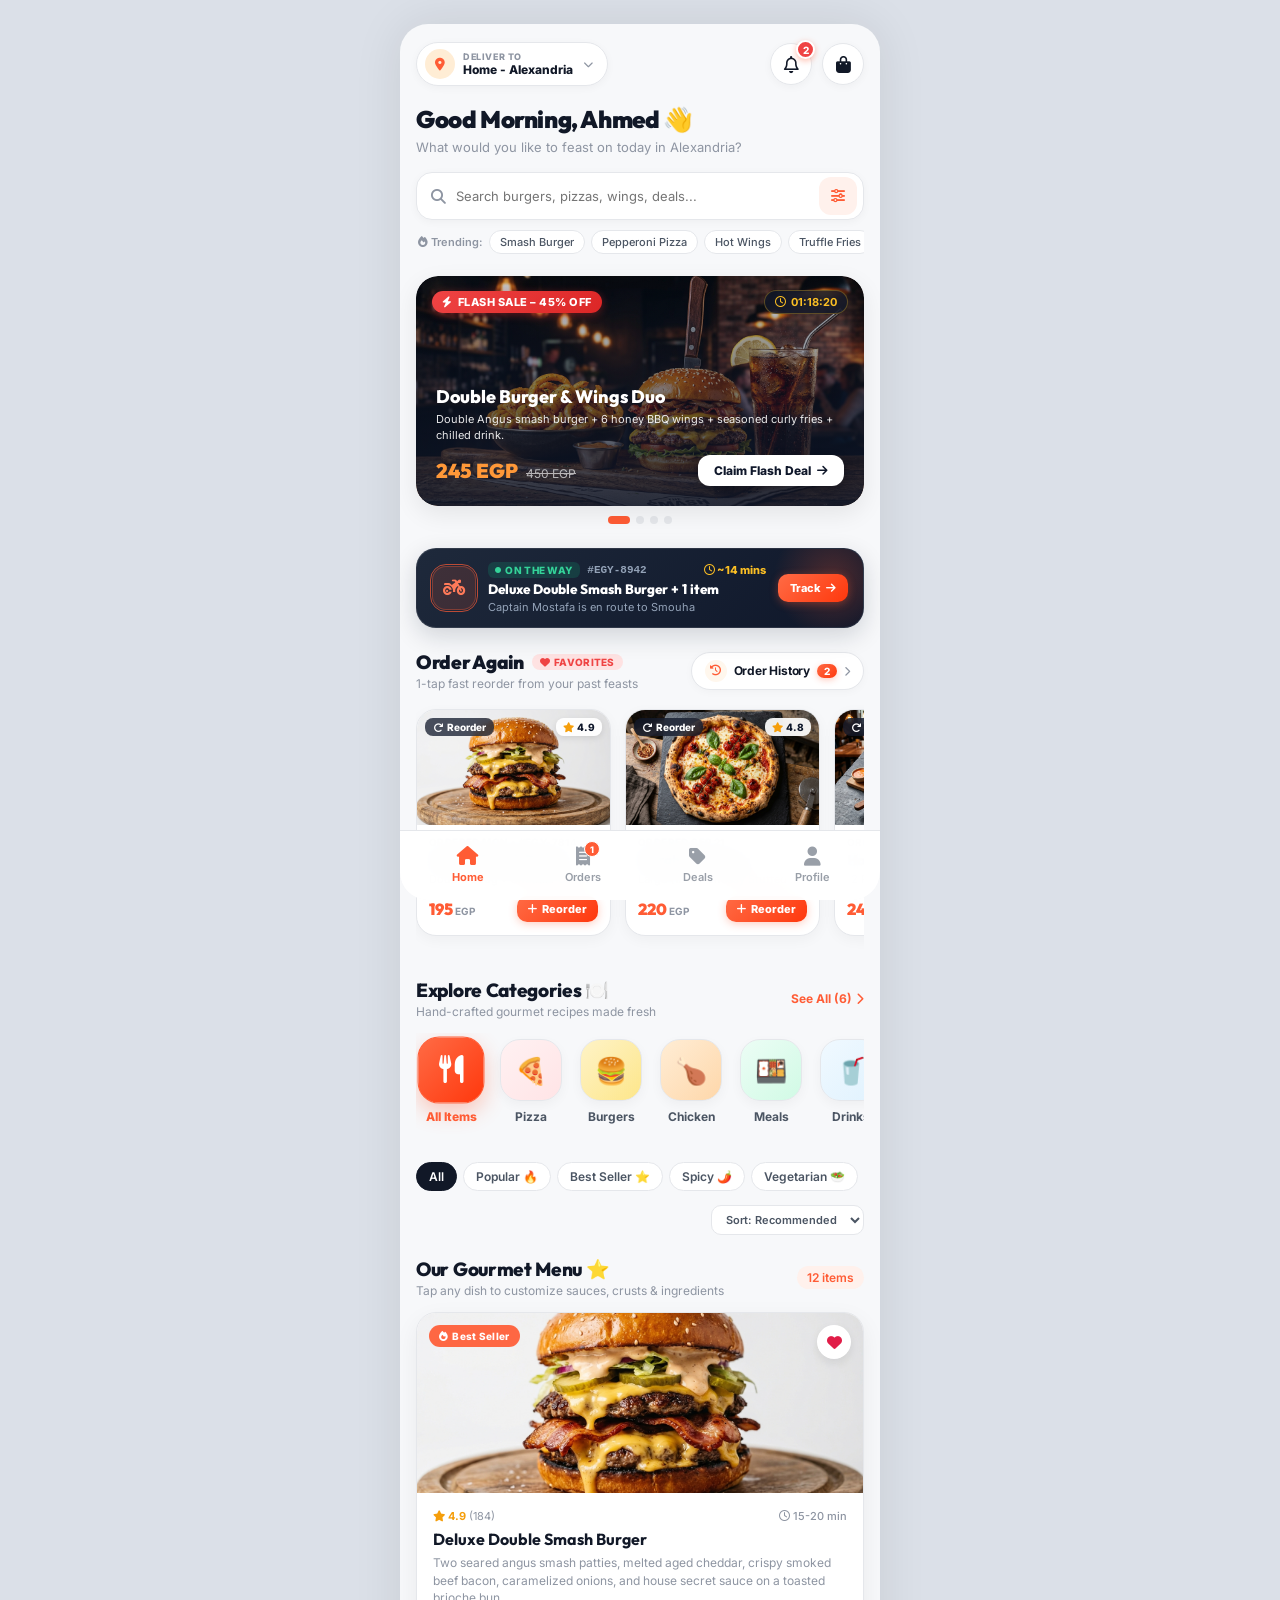
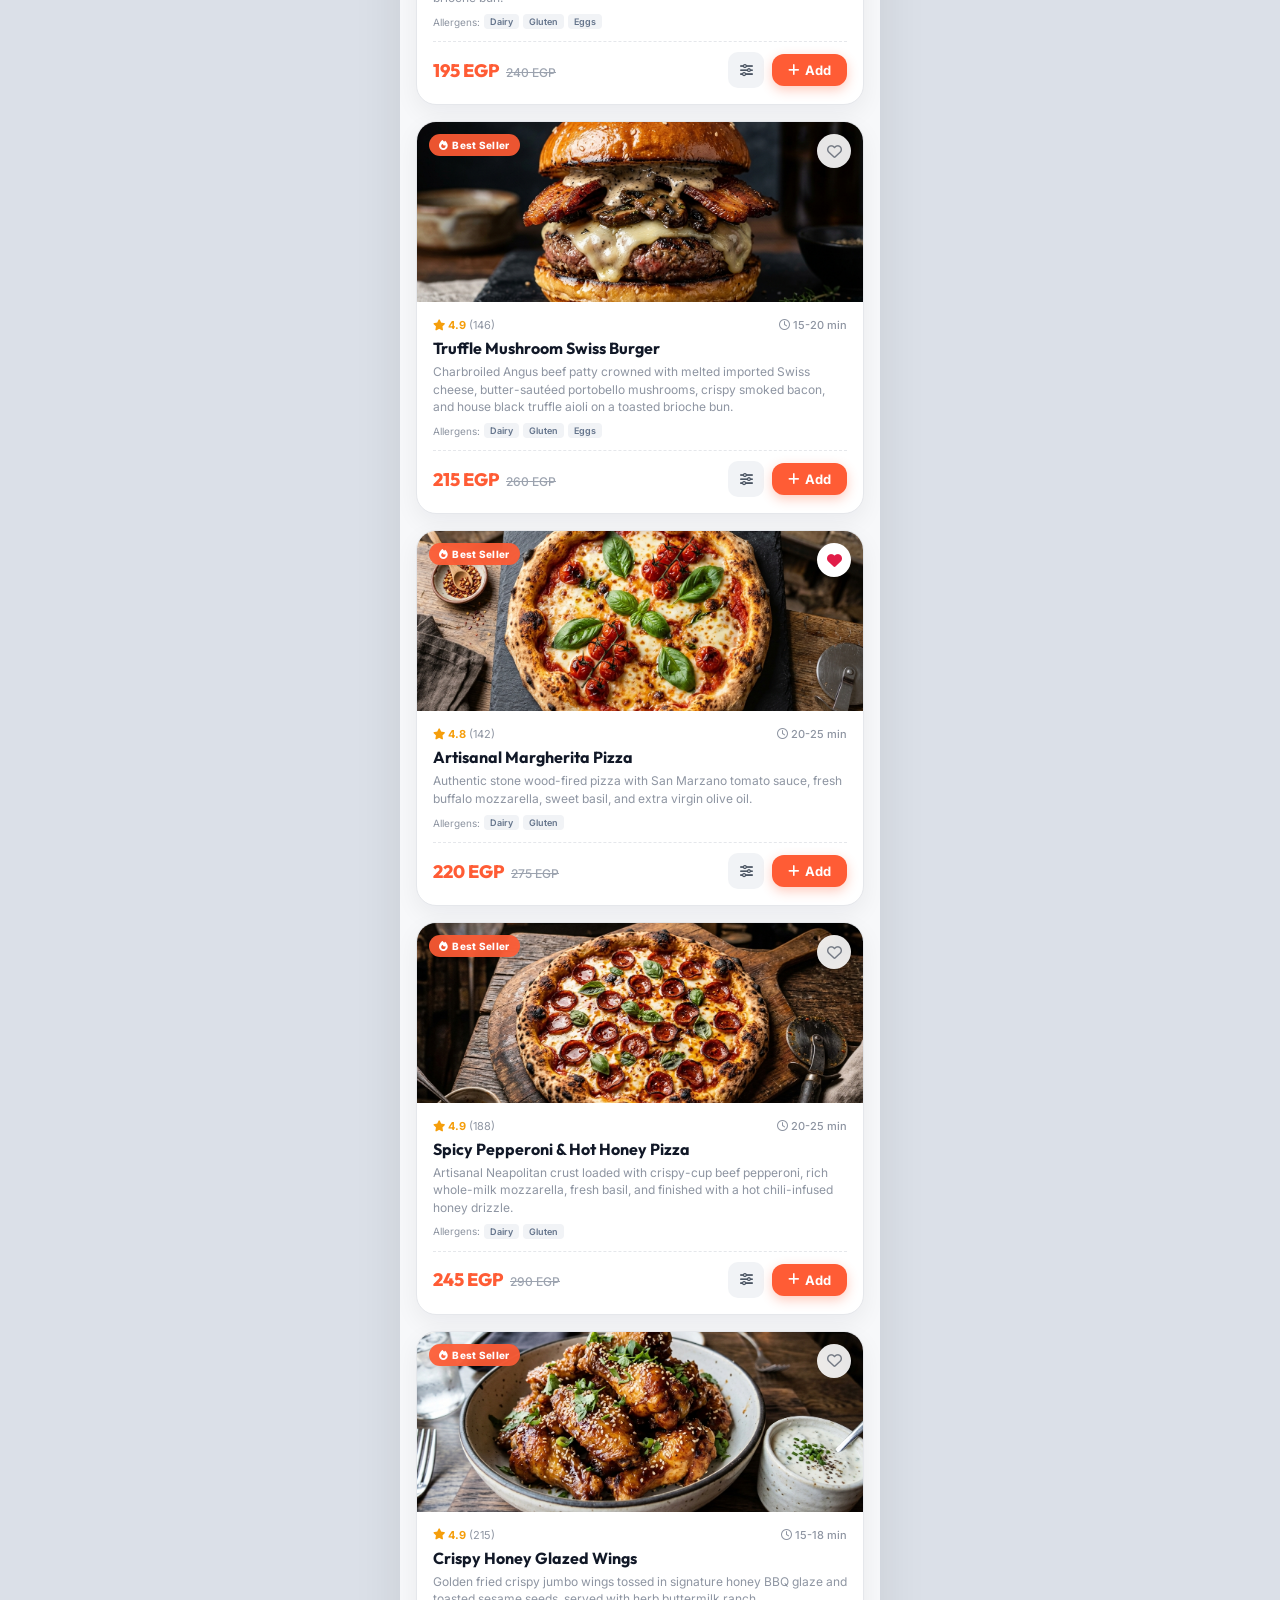
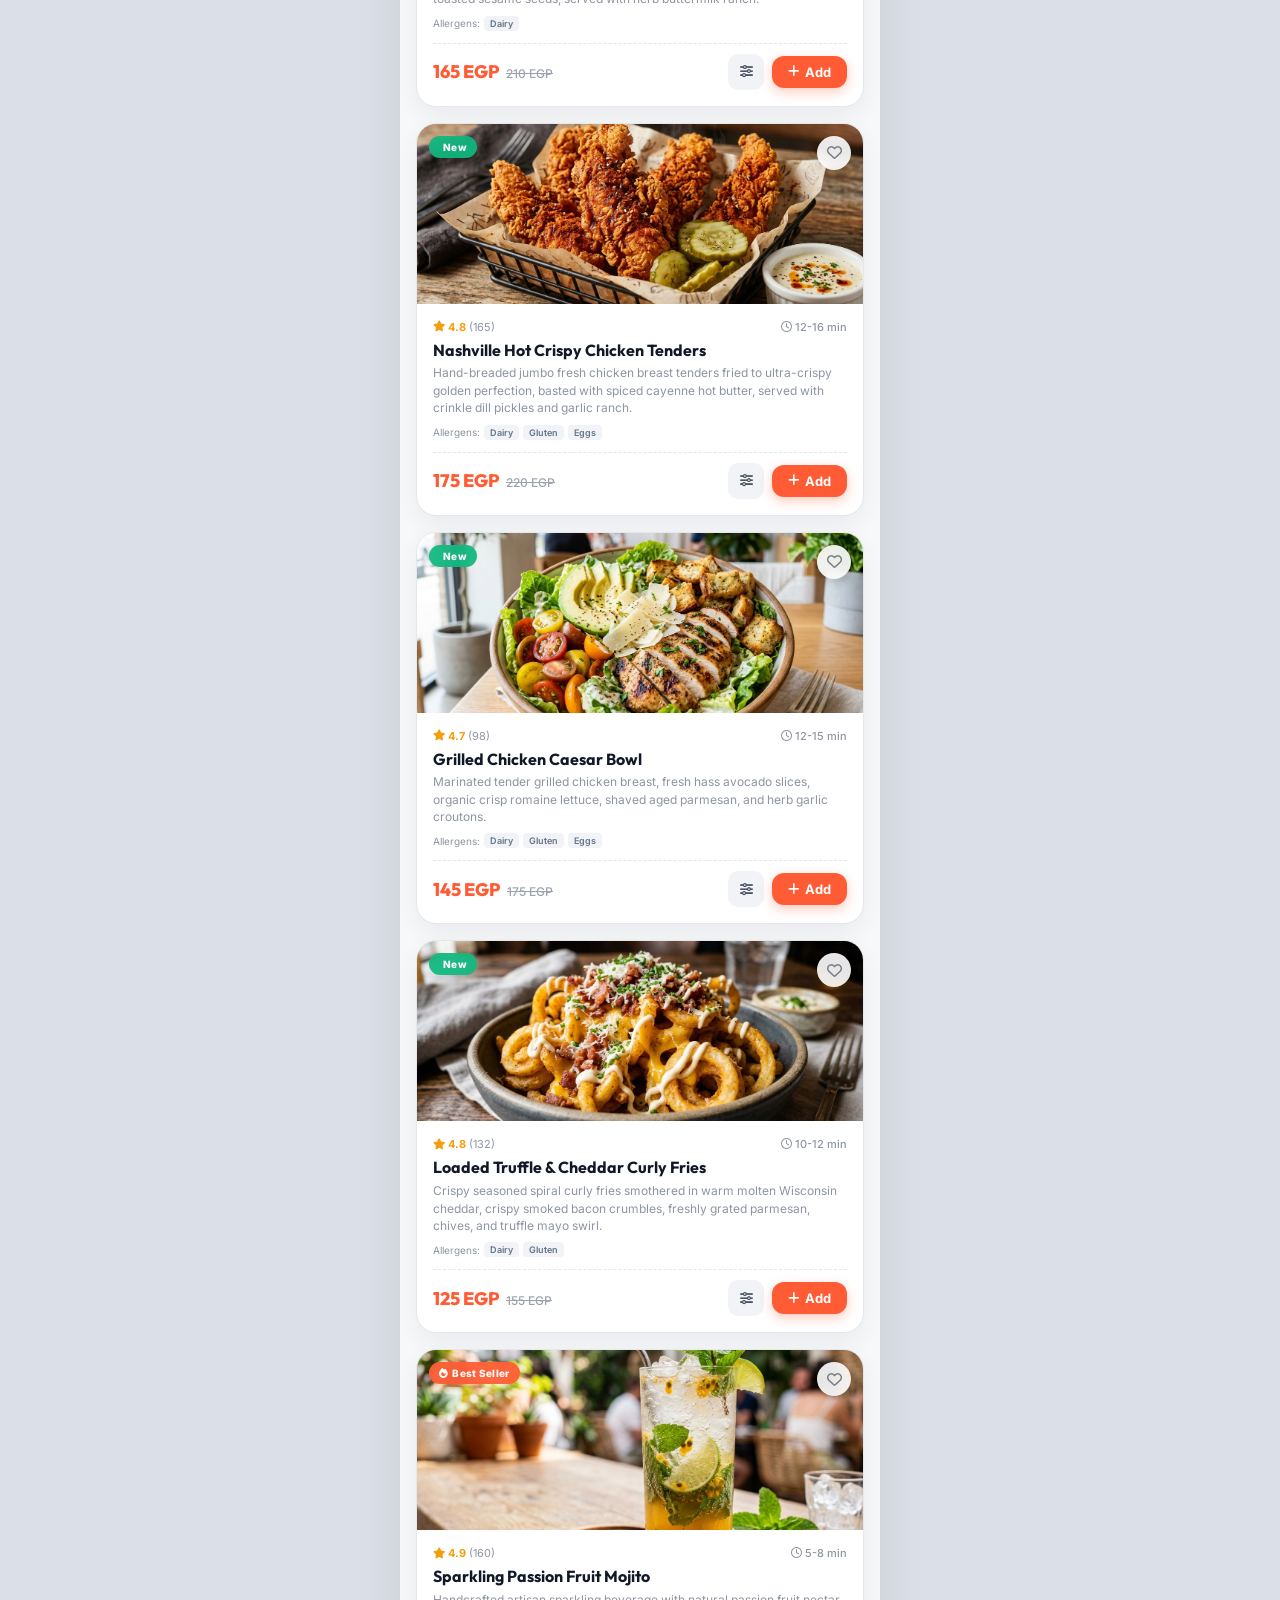
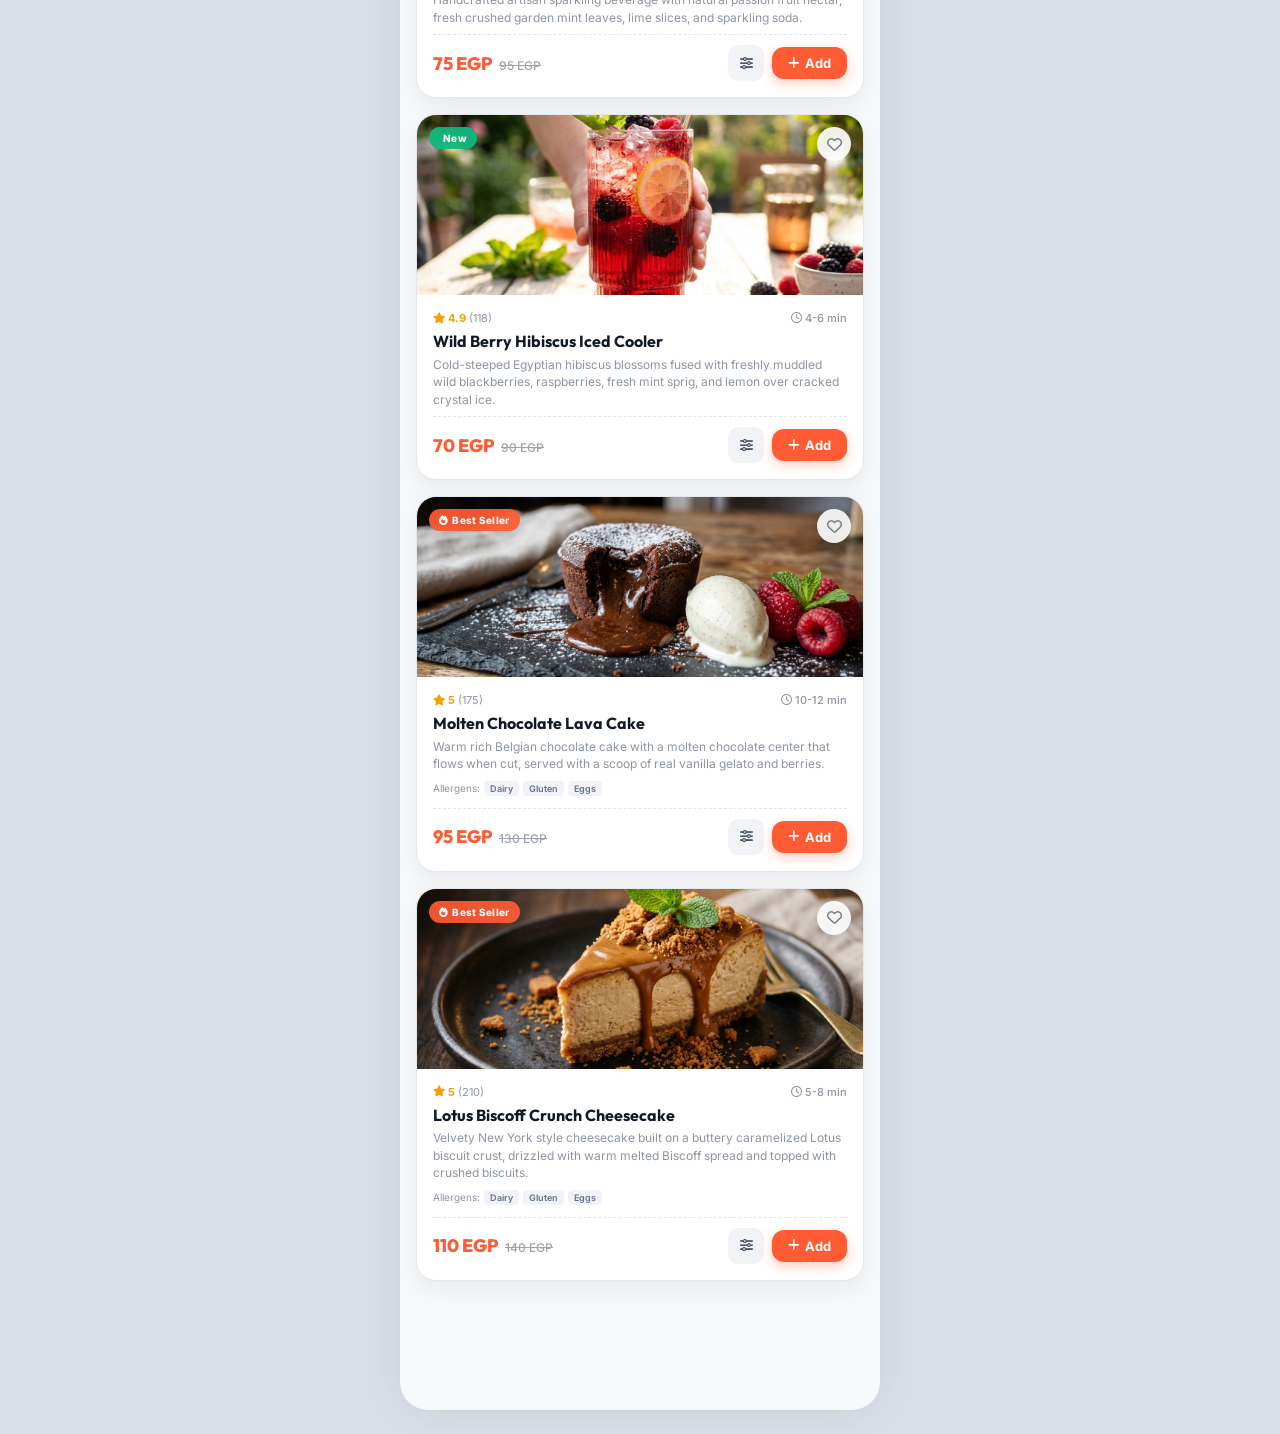
==== index.html @ 5a485ea0 "feat: add complete food and beverage web application with pages, scripts, styles, and assets" ====
<!DOCTYPE html>
<html lang="en">
<head>
  <meta charset="UTF-8" />
  <meta name="viewport" content="width=device-width, initial-scale=1.0" />
  <title>Gourmet Bites - Fast, Fresh Food Ordering & Deals (EGP)</title>

  <!-- Modern Google Fonts -->
  <link rel="preconnect" href="https://fonts.googleapis.com">
  <link rel="preconnect" href="https://fonts.gstatic.com" crossorigin>
  <link href="https://fonts.googleapis.com/css2?family=Inter:wght@400;500;600;700;800&family=Outfit:wght@500;600;700;800;900&display=swap" rel="stylesheet">

  <link rel="stylesheet" href="style.css" />

  <!-- FontAwesome Icons -->
  <link
    rel="stylesheet"
    href="https://cdnjs.cloudflare.com/ajax/libs/font-awesome/6.5.2/css/all.min.css"
  />
</head>

<body>

  <main class="app home-app">

    <!-- 1. LOCATION ON LEFT & ICONS ON RIGHT -->
    <header class="home-top-bar">
      <!-- Location on Left -->
      <div class="home-location-pill location-picker" title="Switch Delivery Location">
        <div class="loc-pin-bubble">
          <i class="fa-solid fa-location-dot"></i>
        </div>
        <div class="loc-pill-text">
          <span class="deliver-tag">Deliver to</span>
          <strong class="dynamic-active-address">Home – Alexandria</strong>
        </div>
        <i class="fa-solid fa-chevron-down loc-chevron"></i>
      </div>

      <div class="header-actions">
        <!-- Notification Bell with Unread Badge -->
        <button class="icon-circle-btn open-notif-btn" aria-label="Notifications" title="Notifications">
          <i class="fa-regular fa-bell"></i>
          <span class="notif-badge" style="display:none;">2</span>
        </button>

        <!-- Shopping Cart Icon with Item Count Badge -->
        <button class="icon-circle-btn open-cart-btn" aria-label="Shopping Cart" title="Shopping Cart">
          <i class="fa-solid fa-bag-shopping"></i>
          <span class="cart-badge" style="display:none;">0</span>
        </button>
      </div>
    </header>

    <!-- 2. NAME & WELCOME -->
    <section class="home-welcome-box">
      <h1 class="dynamic-user-greeting">Good Morning, Ahmed 👋</h1>
      <p class="greeting-subtitle">What would you like to feast on today in Alexandria?</p>
    </section>

    <!-- 3. SEARCH -->
    <section class="search-discovery-section">
      <div class="search-bar">
        <i class="fa-solid fa-magnifying-glass search-icon"></i>
        <input 
          type="text" 
          id="searchInput" 
          placeholder="Search burgers, pizzas, wings, deals..." 
          autocomplete="off"
        />
        <button class="clear-search-btn" id="clearSearchBtn" aria-label="Clear search" style="display: none;">
          <i class="fa-solid fa-xmark"></i>
        </button>
        <button class="filter-btn" id="filterModalBtn" aria-label="Filter" onclick="toggleSortMenu()">
          <i class="fa-solid fa-sliders"></i>
        </button>
      </div>

      <!-- Quick Suggested Searches -->
      <div class="search-suggestions" id="searchSuggestions">
        <span class="suggest-label" id="suggestLabel"><i class="fa-solid fa-fire"></i> <span id="trendingLabelText">Trending:</span></span>
        <button class="suggest-pill" data-tag-en="Smash Burger" data-tag-ar="سماش برجر" onclick="applySearchTag(this)">Smash Burger</button>
        <button class="suggest-pill" data-tag-en="Pepperoni Pizza" data-tag-ar="بيتزا بيبيروني" onclick="applySearchTag(this)">Pepperoni Pizza</button>
        <button class="suggest-pill" data-tag-en="Hot Wings" data-tag-ar="أجنحة دجاج" onclick="applySearchTag(this)">Hot Wings</button>
        <button class="suggest-pill" data-tag-en="Truffle Fries" data-tag-ar="بطاطس بالكمأة" onclick="applySearchTag(this)">Truffle Fries</button>
        <button class="suggest-pill" data-tag-en="Mojito" data-tag-ar="موهيتو" onclick="applySearchTag(this)">Mojito</button>
        <button class="suggest-pill" data-tag-en="Lotus Cheesecake" data-tag-ar="تشيز كيك لوتس" onclick="applySearchTag(this)">Lotus Cheesecake</button>
      </div>
    </section>

    <!-- 4. FLASH SALE, DEAL OF THE DAY & SPECIAL OFFERS (CAROUSEL) -->
    <section class="home-carousel-section" aria-label="Featured Feasts Carousel">
      <div class="home-carousel-wrapper" id="dealsCarouselWrapper">
        <div class="home-carousel-track" id="dealsCarouselTrack">

          <!-- Slide 1: Flash Sale (45% OFF) -->
          <article class="carousel-slide-item" style="background-image: url('images/banner1.jpg');">
            <div class="slide-header-badges">
              <span class="slide-main-badge flash">
                <i class="fa-solid fa-bolt"></i> Flash Sale – 45% OFF
              </span>
              <span class="slide-timer-chip">
                <i class="fa-regular fa-clock"></i> <strong class="flash-sale-timer">01:42:35</strong>
              </span>
            </div>
            <div class="slide-body-content">
              <h3>Double Burger & Wings Duo</h3>
              <p>Double Angus smash burger + 6 honey BBQ wings + seasoned curly fries + chilled drink.</p>
              <div class="slide-footer-row">
                <div class="slide-price-stack">
                  <span class="current-val">245 EGP</span>
                  <span class="original-val">450 EGP</span>
                </div>
                <a href="product-detail.html?deal=deal-flash-smash" class="slide-cta-btn">
                  <span>Claim Flash Deal</span> <i class="fa-solid fa-arrow-right"></i>
                </a>
              </div>
            </div>
          </article>

          <!-- Slide 2: Deal of the Day (49% OFF) -->
          <article class="carousel-slide-item" style="background-image: url('images/deal_combo.jpg');">
            <div class="slide-header-badges">
              <span class="slide-main-badge day-deal">
                <i class="fa-solid fa-crown"></i> Deal of the Day – 49% OFF
              </span>
              <span class="slide-timer-chip">
                <i class="fa-solid fa-stopwatch"></i> <strong class="deal-of-day-timer">23h : 59m : 59s</strong>
              </span>
            </div>
            <div class="slide-body-content">
              <h3>Mega Family Feast Platter</h3>
              <p>Large Pizza + 2 Angus Burgers + 8 Crispy Wings + Seasoned Fries & 4 Secret Dips + 1.5L Drink.</p>
              <div class="slide-footer-row">
                <div class="slide-price-stack">
                  <span class="current-val">420 EGP</span>
                  <span class="original-val">825 EGP</span>
                </div>
                <a href="product-detail.html?deal=deal-day-combo" class="slide-cta-btn">
                  <span>Customize & Order</span> <i class="fa-solid fa-arrow-right"></i>
                </a>
              </div>
            </div>
          </article>

          <!-- Slide 3: Duo Italian Feast (46% OFF) -->
          <article class="carousel-slide-item" style="background-image: url('images/banner2.jpg');">
            <div class="slide-header-badges">
              <span class="slide-main-badge offer">
                <i class="fa-solid fa-pizza-slice"></i> Italian Feast – 46% OFF
              </span>
              <span class="slide-timer-chip" style="color: #93c5fd; border-color: rgba(147, 197, 253, 0.4);">
                <i class="fa-solid fa-fire"></i> Best Seller
              </span>
            </div>
            <div class="slide-body-content">
              <h3>Duo Pizza & Pasta Feast</h3>
              <p>Any 2 Large Stone-Oven Pizzas + Fresh Cheesy Garlic Bread + 1L Chilled Beverage.</p>
              <div class="slide-footer-row">
                <div class="slide-price-stack">
                  <span class="current-val">320 EGP</span>
                  <span class="original-val">590 EGP</span>
                </div>
                <a href="product-detail.html?deal=deal-pizza-night" class="slide-cta-btn">
                  <span>Order Feast</span> <i class="fa-solid fa-arrow-right"></i>
                </a>
              </div>
            </div>
          </article>

          <!-- Slide 4: Welcome Promo (50 EGP OFF) -->
          <article class="carousel-slide-item" style="background-image: url('images/burger.jpg');">
            <div class="slide-header-badges">
              <span class="slide-main-badge offer" style="background: linear-gradient(135deg, #10b981 0%, #059669 100%);">
                <i class="fa-solid fa-ticket"></i> Promo Voucher
              </span>
              <span class="slide-timer-chip" style="color: #6ee7b7; border-color: rgba(110, 231, 183, 0.4);">
                Code: WELCOME50
              </span>
            </div>
            <div class="slide-body-content">
              <h3>Save 50 EGP on First Order</h3>
              <p>Apply code WELCOME50 at checkout for an instant 50 EGP discount on orders 250+ EGP!</p>
              <div class="slide-footer-row">
                <div class="slide-price-stack">
                  <span class="current-val" style="color: #34d399;">50 EGP OFF</span>
                  <span class="original-val" style="text-decoration:none; opacity:0.9;">Min. 250 EGP</span>
                </div>
                <button onclick="AppState.applyVoucher('WELCOME50')" class="slide-cta-btn" style="border:none; cursor:pointer;">
                  <span>Apply Code</span> <i class="fa-solid fa-check"></i>
                </button>
              </div>
            </div>
          </article>

        </div>
      </div>

      <!-- Carousel Dot Indicators -->
      <div class="carousel-dots-row" id="carouselDots">
        <span class="carousel-dot-indicator active" onclick="goToDealSlide(0)"></span>
        <span class="carousel-dot-indicator" onclick="goToDealSlide(1)"></span>
        <span class="carousel-dot-indicator" onclick="goToDealSlide(2)"></span>
        <span class="carousel-dot-indicator" onclick="goToDealSlide(3)"></span>
      </div>
    </section>

    <!-- 5. ACTIVE ORDER STATUS BANNER & ORDER AGAIN HUB -->
    <section class="order-again-section">

      <!-- Dynamic Active Order / Live Delivery Tracker Banner -->
      <a href="orders.html" class="home-order-tracker-card" id="homeActiveOrderTracker" title="Track Live Order & View Order History">
        <div class="hot-card-glow"></div>
        <div class="hot-content">
          <div class="hot-icon-circle on-way">
            <i class="fa-solid fa-motorcycle"></i>
            <span class="hot-pulse-ring"></span>
          </div>
          <div class="hot-info">
            <div class="hot-meta-row">
              <span class="hot-status-chip"><i class="fa-solid fa-circle"></i> On the Way</span>
              <span class="hot-id" id="homeTrackerOrderId">#EGY-8942</span>
              <span class="hot-eta" id="homeTrackerEta"><i class="fa-regular fa-clock"></i> ~14 mins</span>
            </div>
            <h4 class="hot-title" id="homeTrackerTitle">Double Smash Burger + 1 item</h4>
            <p class="hot-desc" id="homeTrackerDesc">Captain Mostafa is approaching Smouha with your feast</p>
          </div>
          <div class="hot-action-wrap">
            <span class="hot-track-link">Track <i class="fa-solid fa-arrow-right"></i></span>
          </div>
        </div>
      </a>

      <!-- Section Headline with Dedicated "Order History" Pill Button -->
      <div class="order-again-header-row">
        <div class="oah-left">
          <div class="oah-title-group">
            <h2>Order Again</h2>
            <span class="oah-fav-badge"><i class="fa-solid fa-heart"></i> Favorites</span>
          </div>
          <p>1-tap fast reorder from your past feasts</p>
        </div>
        <a href="orders.html" class="order-history-badge-btn" title="View Full Order History & Receipts">
          <div class="ohb-icon"><i class="fa-solid fa-clock-rotate-left"></i></div>
          <span class="ohb-text">Order History</span>
          <span class="ohb-count" id="homePastOrdersCount">2</span>
          <i class="fa-solid fa-chevron-right ohb-arrow"></i>
        </a>
      </div>

      <!-- Modern Visual Cards Scroller -->
      <div class="order-again-scroller-v2" id="orderAgainScroller">
        
        <!-- Reorder Item 1: Burger -->
        <article class="reorder-card-item">
          <div class="rc-media-box">
            <img src="images/burger.jpg" alt="Deluxe Double Smash Burger" />
            <div class="rc-media-overlay">
              <span class="rc-tag-reorder"><i class="fa-solid fa-arrow-rotate-right"></i> Reorder</span>
              <span class="rc-tag-rating"><i class="fa-solid fa-star"></i> 4.9</span>
            </div>
          </div>
          <div class="rc-body">
            <span class="rc-date">Ordered Mon • #EGY-7814</span>
            <h4 class="rc-title" title="Double Smash Burger">Double Smash Burger</h4>
            <p class="rc-options">Double 300g • Cheddar Cheese</p>
            <div class="rc-footer">
              <div class="rc-price-box">
                <span class="rc-price">195</span>
                <span class="rc-curr">EGP</span>
              </div>
              <button class="rc-reorder-btn" onclick="quickReorderDirect('burger-deluxe')" aria-label="Reorder Double Smash Burger">
                <i class="fa-solid fa-plus"></i>
                <span>Reorder</span>
              </button>
            </div>
          </div>
        </article>

        <!-- Reorder Item 2: Pizza -->
        <article class="reorder-card-item">
          <div class="rc-media-box">
            <img src="images/pizza.jpg" alt="Artisanal Margherita Pizza" />
            <div class="rc-media-overlay">
              <span class="rc-tag-reorder"><i class="fa-solid fa-arrow-rotate-right"></i> Reorder</span>
              <span class="rc-tag-rating"><i class="fa-solid fa-star"></i> 4.8</span>
            </div>
          </div>
          <div class="rc-body">
            <span class="rc-date">Ordered Sep 21</span>
            <h4 class="rc-title" title="Margherita Pizza">Margherita Pizza</h4>
            <p class="rc-options">Large (12") • Cheesy Stuffed Crust</p>
            <div class="rc-footer">
              <div class="rc-price-box">
                <span class="rc-price">220</span>
                <span class="rc-curr">EGP</span>
              </div>
              <button class="rc-reorder-btn" onclick="quickReorderDirect('pizza-margherita')" aria-label="Reorder Margherita Pizza">
                <i class="fa-solid fa-plus"></i>
                <span>Reorder</span>
              </button>
            </div>
          </div>
        </article>

        <!-- Reorder Item 3: Wings -->
        <article class="reorder-card-item">
          <div class="rc-media-box">
            <img src="images/deal_combo.jpg" alt="Crispy Honey Glazed Wings" />
            <div class="rc-media-overlay">
              <span class="rc-tag-reorder"><i class="fa-solid fa-arrow-rotate-right"></i> Reorder</span>
              <span class="rc-tag-rating"><i class="fa-solid fa-star"></i> 4.9</span>
            </div>
          </div>
          <div class="rc-body">
            <span class="rc-date">Ordered Sep 18</span>
            <h4 class="rc-title" title="Honey BBQ Wings">Honey BBQ Wings</h4>
            <p class="rc-options">12 Pcs Box • Honey BBQ Glaze</p>
            <div class="rc-footer">
              <div class="rc-price-box">
                <span class="rc-price">240</span>
                <span class="rc-curr">EGP</span>
              </div>
              <button class="rc-reorder-btn" onclick="quickReorderDirect('wings-crispy')" aria-label="Reorder Honey BBQ Wings">
                <i class="fa-solid fa-plus"></i>
                <span>Reorder</span>
              </button>
            </div>
          </div>
        </article>

        <!-- Reorder Item 4: Mojito -->
        <article class="reorder-card-item">
          <div class="rc-media-box">
            <img src="images/drinks.jpg" alt="Passion Fruit Mojito" />
            <div class="rc-media-overlay">
              <span class="rc-tag-reorder"><i class="fa-solid fa-arrow-rotate-right"></i> Reorder</span>
              <span class="rc-tag-rating"><i class="fa-solid fa-star"></i> 4.7</span>
            </div>
          </div>
          <div class="rc-body">
            <span class="rc-date">Ordered Sep 18</span>
            <h4 class="rc-title" title="Passion Fruit Mojito">Passion Fruit Mojito</h4>
            <p class="rc-options">Large Jar (650ml) • Regular Ice</p>
            <div class="rc-footer">
              <div class="rc-price-box">
                <span class="rc-price">100</span>
                <span class="rc-curr">EGP</span>
              </div>
              <button class="rc-reorder-btn" onclick="quickReorderDirect('drinks-passion')" aria-label="Reorder Passion Fruit Mojito">
                <i class="fa-solid fa-plus"></i>
                <span>Reorder</span>
              </button>
            </div>
          </div>
        </article>

      </div>
    </section>

    <!-- 6. CATEGORIES & MENU -->
    <section class="categories-section">
      <div class="section-headline">
        <div>
          <h2>Explore Categories 🍽️</h2>
          <p>Hand-crafted gourmet recipes made fresh</p>
        </div>
        <button class="see-all-link" id="seeAllCategoriesBtn" onclick="openAllCategoriesModal()">See All (6) <i class="fa-solid fa-chevron-right"></i></button>
      </div>

      <!-- Modern Visual Categories Scroller -->
      <div class="categories-modern-scroller" id="categoryChips">
        <button class="category-modern-card active" data-category="all">
          <div class="category-icon-squircle all">
            <i class="fa-solid fa-utensils"></i>
          </div>
          <span class="category-modern-label">All Items</span>
        </button>

        <button class="category-modern-card" data-category="pizza">
          <div class="category-icon-squircle pizza">🍕</div>
          <span class="category-modern-label">Pizza</span>
        </button>

        <button class="category-modern-card" data-category="burgers">
          <div class="category-icon-squircle burgers">🍔</div>
          <span class="category-modern-label">Burgers</span>
        </button>

        <button class="category-modern-card" data-category="chicken">
          <div class="category-icon-squircle chicken">🍗</div>
          <span class="category-modern-label">Chicken</span>
        </button>

        <button class="category-modern-card" data-category="meals">
          <div class="category-icon-squircle meals">🍱</div>
          <span class="category-modern-label">Meals</span>
        </button>

        <button class="category-modern-card" data-category="drinks">
          <div class="category-icon-squircle drinks">🥤</div>
          <span class="category-modern-label">Drinks</span>
        </button>

        <button class="category-modern-card" data-category="desserts">
          <div class="category-icon-squircle desserts">🍰</div>
          <span class="category-modern-label">Desserts</span>
        </button>
      </div>
    </section>

    <!-- Product Discovery Filters & Sorting -->
    <section class="filters-sorting-bar">
      <div class="filter-pills-list">
        <button class="filter-tag-pill active" onclick="setProductFilter('all', this)">All</button>
        <button class="filter-tag-pill" onclick="setProductFilter('popular', this)">Popular 🔥</button>
        <button class="filter-tag-pill" onclick="setProductFilter('bestseller', this)">Best Seller ⭐</button>
        <button class="filter-tag-pill" onclick="setProductFilter('spicy', this)">Spicy 🌶️</button>
        <button class="filter-tag-pill" onclick="setProductFilter('veg', this)">Vegetarian 🥗</button>
        <button class="filter-tag-pill" onclick="setProductFilter('new', this)">New ✨</button>
      </div>

      <div class="sort-selector-wrapper">
        <select id="sortSelect" onchange="applySorting(this.value)">
          <option value="recommended">Sort: Recommended</option>
          <option value="popular">Most Popular</option>
          <option value="price-asc">Price: Low to High</option>
          <option value="price-desc">Price: High to Low</option>
          <option value="rating">Highest Rated</option>
        </select>
      </div>
    </section>

    <!-- Food Menu Items Grid -->
    <section class="featured-section">
      <div class="section-headline">
        <div>
          <h2>Our Gourmet Menu ⭐</h2>
          <p>Tap any dish to customize sauces, crusts & ingredients</p>
        </div>
        <span class="items-found" id="itemsCountBadge">12 items</span>
      </div>

      <div class="products-grid" id="mainProductsGrid">
        <!-- Injected and filtered dynamically by JS -->
      </div>

      <!-- Empty State -->
      <div class="empty-state" id="emptyState" style="display: none;">
        <i class="fa-solid fa-magnifying-glass"></i>
        <h4 id="emptyStateTitle">No dishes found</h4>
        <p id="emptyStateDesc">Try searching for a different dish, ingredient, or reset filters.</p>
        <button class="reset-filter-btn" id="emptyStateResetBtn" onclick="resetAllFilters()">Reset All Filters</button>
      </div>
    </section>

    <!-- ALL CATEGORIES MODAL -->
    <div class="all-categories-modal" id="allCategoriesModal">
      <div class="all-cat-card">
        <div class="all-cat-header">
          <h3 id="allCatModalTitle">All Food Categories</h3>
          <button onclick="closeAllCategoriesModal()"><i class="fa-solid fa-xmark"></i></button>
        </div>
        <div class="all-cat-grid">
          <div class="cat-modal-item" onclick="selectModalCategory('pizza')"><span>🍕</span><strong class="cat-modal-name">Pizza</strong></div>
          <div class="cat-modal-item" onclick="selectModalCategory('burgers')"><span>🍔</span><strong class="cat-modal-name">Burgers</strong></div>
          <div class="cat-modal-item" onclick="selectModalCategory('chicken')"><span>🍗</span><strong class="cat-modal-name">Chicken & Wings</strong></div>
          <div class="cat-modal-item" onclick="selectModalCategory('meals')"><span>🍱</span><strong class="cat-modal-name">Bowls & Meals</strong></div>
          <div class="cat-modal-item" onclick="selectModalCategory('drinks')"><span>🥤</span><strong class="cat-modal-name">Artisan Drinks</strong></div>
          <div class="cat-modal-item" onclick="selectModalCategory('desserts')"><span>🍰</span><strong class="cat-modal-name">Desserts</strong></div>
        </div>
      </div>
    </div>

    <!-- 7. BOTTOM NAVIGATION BAR (4 DESTINATIONS: HOME | ORDERS | DEALS | PROFILE) -->
    <nav class="bottom-nav">
      <a href="index.html" class="nav-item active">
        <i class="fa-solid fa-house"></i>
        <span>Home</span>
      </a>

      <a href="orders.html" class="nav-item">
        <div class="nav-icon-container">
          <i class="fa-solid fa-receipt"></i>
          <span class="nav-badge">1</span>
        </div>
        <span>Orders</span>
      </a>

      <a href="deals.html" class="nav-item">
        <div class="nav-icon-container">
          <i class="fa-solid fa-tag"></i>
        </div>
        <span>Deals</span>
      </a>

      <a href="profile.html" class="nav-item">
        <i class="fa-solid fa-user"></i>
        <span>Profile</span>
      </a>
    </nav>

  </main>

  <!-- Central App-State Logic -->
  <script src="app-state.js"></script>

  <!-- Home Dynamic Logic, Carousel & Filter Script -->
  <script>
    let currentCategory = 'all';
    let currentTagFilter = 'all';
    let currentSort = 'recommended';

    // Carousel State
    let currentSlide = 0;
    const totalSlides = 4;
    let carouselInterval = null;

    document.addEventListener('DOMContentLoaded', () => {
      renderProductsGrid();
      initHomeInteractions();
      initDealsCarousel();
      initHomeOrderWidgets();
      translateHomeElementsAr();
    });

    function translateHomeElementsAr() {
      const isAr = AppState.getLanguage() === 'ar';
      if (!isAr) return;

      // 0. Welcome Subtitle
      const welcomeSub = document.querySelector('.greeting-subtitle');
      if (welcomeSub) welcomeSub.textContent = 'ماذا تحب أن تطلب اليوم في الإسكندرية؟';

      // 1. Search Bar & Trending Suggestions
      const searchInput = document.getElementById('searchInput');
      if (searchInput) {
        searchInput.placeholder = 'ابحث عن برجر، بيتزا، أجنحة، عروض...';
      }
      const trendingLabel = document.getElementById('trendingLabelText');
      if (trendingLabel) trendingLabel.textContent = 'الأكثر طلباً:';

      document.querySelectorAll('.suggest-pill').forEach(pill => {
        const ar = pill.getAttribute('data-tag-ar');
        if (ar) pill.textContent = ar;
      });

      // 2. Carousel Slides
      const slide1Title = document.querySelector('.carousel-slide-item:nth-child(1) .slide-body-content h3');
      const slide1Desc = document.querySelector('.carousel-slide-item:nth-child(1) .slide-body-content p');
      const slide1Badge = document.querySelector('.carousel-slide-item:nth-child(1) .slide-main-badge');
      const slide1Cta = document.querySelector('.carousel-slide-item:nth-child(1) .slide-cta-btn span');
      if (slide1Title) slide1Title.textContent = 'فلاش سيل: دبل برجر وأجنحة دجاج';
      if (slide1Desc) slide1Desc.textContent = 'برجر أنجوس دبل سماش بالجبن الشيدر + 6 أجنحة دجاج مقرمشة + بطاطس كيرلي + مشروب بارد.';
      if (slide1Badge) slide1Badge.innerHTML = `<i class="fa-solid fa-bolt"></i> فلاش سيل – خصم 45%`;
      if (slide1Cta) slide1Cta.textContent = 'اطلب الفلاش سيل';

      const slide2Title = document.querySelector('.carousel-slide-item:nth-child(2) .slide-body-content h3');
      const slide2Desc = document.querySelector('.carousel-slide-item:nth-child(2) .slide-body-content p');
      const slide2Badge = document.querySelector('.carousel-slide-item:nth-child(2) .slide-main-badge');
      const slide2Cta = document.querySelector('.carousel-slide-item:nth-child(2) .slide-cta-btn span');
      if (slide2Title) slide2Title.textContent = 'صينية الكومبو العائلية الضخمة';
      if (slide2Desc) slide2Desc.textContent = 'بيتزا كبيرة + 2 برجر أنجوس سماش + 8 أجنحة دجاج + بطاطس و4 صصوصات + مشروب 1.5 لتر.';
      if (slide2Badge) slide2Badge.innerHTML = `<i class="fa-solid fa-crown"></i> عرض اليوم – خصم 49%`;
      if (slide2Cta) slide2Cta.textContent = 'تخصيص وطلب العرض';

      const slide3Title = document.querySelector('.carousel-slide-item:nth-child(3) .slide-body-content h3');
      const slide3Desc = document.querySelector('.carousel-slide-item:nth-child(3) .slide-body-content p');
      const slide3Badge = document.querySelector('.carousel-slide-item:nth-child(3) .slide-main-badge');
      const slide3Chip = document.querySelector('.carousel-slide-item:nth-child(3) .slide-timer-chip');
      const slide3Cta = document.querySelector('.carousel-slide-item:nth-child(3) .slide-cta-btn span');
      if (slide3Title) slide3Title.textContent = 'وليمة البيتزا والباستا المزدوجة';
      if (slide3Desc) slide3Desc.textContent = 'اختيارك من أي 2 بيتزا كبيرة + خبز ثوم بالجبنة + مشروب 1 لتر منعش.';
      if (slide3Badge) slide3Badge.innerHTML = `<i class="fa-solid fa-pizza-slice"></i> وليمة إيطالية – خصم 46%`;
      if (slide3Chip) slide3Chip.innerHTML = `<i class="fa-solid fa-fire"></i> الأكثر طلباً`;
      if (slide3Cta) slide3Cta.textContent = 'اطلب الوليمة';

      const slide4Title = document.querySelector('.carousel-slide-item:nth-child(4) .slide-body-content h3');
      const slide4Desc = document.querySelector('.carousel-slide-item:nth-child(4) .slide-body-content p');
      const slide4Badge = document.querySelector('.carousel-slide-item:nth-child(4) .slide-main-badge');
      const slide4Cta = document.querySelector('.carousel-slide-item:nth-child(4) .slide-cta-btn span');
      if (slide4Title) slide4Title.textContent = 'وفّر 50 ج.م على أول طلب لك';
      if (slide4Desc) slide4Desc.textContent = 'استخدم كود WELCOME50 عند الدفع لتحصل على خصم فوري 50 ج.م للطلبات من 250 ج.م!';
      if (slide4Badge) slide4Badge.innerHTML = `<i class="fa-solid fa-ticket"></i> كود ترحيبي`;
      if (slide4Cta) slide4Cta.textContent = 'تطبيق الكود';

      // 3. Order Again Section Titles & Cards
      const oahTitle = document.querySelector('.oah-title-group h2');
      const oahFav = document.querySelector('.oah-fav-badge');
      const oahSub = document.querySelector('.oah-left p');
      const ohbText = document.querySelector('.ohb-text');
      if (oahTitle) oahTitle.textContent = 'اطلب مجدداً';
      if (oahFav) oahFav.innerHTML = `<i class="fa-solid fa-heart"></i> المفضلة`;
      if (oahSub) oahSub.textContent = 'إعادة طلب سريعة بنقرة واحدة من وجباتك السابقة';
      if (ohbText) ohbText.textContent = 'سجل الطلبات';

      const reorderCards = document.querySelectorAll('.reorder-card-item');
      if (reorderCards.length >= 3) {
        // Burger
        const t0 = reorderCards[0].querySelector('.rc-title');
        const o0 = reorderCards[0].querySelector('.rc-options');
        const c0 = reorderCards[0].querySelector('.rc-curr');
        const b0 = reorderCards[0].querySelector('.rc-reorder-btn span');
        const tg0 = reorderCards[0].querySelector('.rc-tag-reorder');
        if (t0) t0.textContent = 'ديلوكس دبل سماش برجر';
        if (o0) o0.textContent = 'شريحتان 300جم • جبن شيدر';
        if (c0) c0.textContent = 'ج.م';
        if (b0) b0.textContent = 'أعد الطلب';
        if (tg0) tg0.innerHTML = `<i class="fa-solid fa-arrow-rotate-right"></i> طلب متكرر`;

        // Pizza
        const t1 = reorderCards[1].querySelector('.rc-title');
        const o1 = reorderCards[1].querySelector('.rc-options');
        const c1 = reorderCards[1].querySelector('.rc-curr');
        const b1 = reorderCards[1].querySelector('.rc-reorder-btn span');
        const tg1 = reorderCards[1].querySelector('.rc-tag-reorder');
        if (t1) t1.textContent = 'بيتزا مارجريتا نابوليتان';
        if (o1) o1.textContent = 'حجم كبير (12 بوصة) • أطراف محشوة جبن';
        if (c1) c1.textContent = 'ج.م';
        if (b1) b1.textContent = 'أعد الطلب';
        if (tg1) tg1.innerHTML = `<i class="fa-solid fa-arrow-rotate-right"></i> طلب متكرر`;

        // Wings
        const t2 = reorderCards[2].querySelector('.rc-title');
        const o2 = reorderCards[2].querySelector('.rc-options');
        const c2 = reorderCards[2].querySelector('.rc-curr');
        const b2 = reorderCards[2].querySelector('.rc-reorder-btn span');
        const tg2 = reorderCards[2].querySelector('.rc-tag-reorder');
        if (t2) t2.textContent = 'أجنحة دجاج مقرمشة بالعسل';
        if (o2) o2.textContent = 'علبة 12 قطعة • صوص باربيكيو حلو';
        if (c2) c2.textContent = 'ج.م';
        if (b2) b2.textContent = 'أعد الطلب';
        if (tg2) tg2.innerHTML = `<i class="fa-solid fa-arrow-rotate-right"></i> طلب متكرر`;
      }

      // 4. Categories Section Header
      const catSecTitle = document.querySelector('.categories-section .section-headline h2');
      const catSecSub = document.querySelector('.categories-section .section-headline p');
      const seeAllBtn = document.getElementById('seeAllCategoriesBtn');
      if (catSecTitle) catSecTitle.textContent = 'أقسام الطعام 🍕';
      if (catSecSub) catSecSub.textContent = 'وصفات جورميه محضرة طازجة يومياً';
      if (seeAllBtn) seeAllBtn.innerHTML = `عرض الكل (6) <i class="fa-solid fa-chevron-left"></i>`;

      // 5. Category Scroller Cards
      const catLabelsMap = {
        'all': 'جميع الأطباق',
        'pizza': 'بيتزا',
        'burgers': 'برجر',
        'chicken': 'دجاج وأجنحة',
        'meals': 'وجبات وبطاطس',
        'drinks': 'مشروبات منعشة',
        'desserts': 'حلويات وكيك'
      };
      document.querySelectorAll('#categoryChips .category-modern-card').forEach(card => {
        const cat = card.getAttribute('data-category');
        const lbl = card.querySelector('.category-modern-label');
        if (lbl && catLabelsMap[cat]) lbl.textContent = catLabelsMap[cat];
      });

      // 6. Filter Tag Pills
      const filterPills = document.querySelectorAll('.filter-tag-pill');
      const filterMap = [
        'الكل',
        'الأكثر شهرة 🔥',
        'الأكثر مبيعاً ⭐',
        'حار 🌶️',
        'نباتي 🥗',
        'جديد ومميز ✨'
      ];
      filterPills.forEach((p, idx) => {
        if (filterMap[idx]) p.textContent = filterMap[idx];
      });

      // 7. Sort Select Dropdown
      const sortSelect = document.getElementById('sortSelect');
      if (sortSelect && sortSelect.options) {
        if (sortSelect.options[0]) sortSelect.options[0].text = 'ترتيب: الموصى به';
        if (sortSelect.options[1]) sortSelect.options[1].text = 'الأكثر طلباً';
        if (sortSelect.options[2]) sortSelect.options[2].text = 'السعر: من الأقل للأعلى';
        if (sortSelect.options[3]) sortSelect.options[3].text = 'السعر: من الأعلى للأقل';
        if (sortSelect.options[4]) sortSelect.options[4].text = 'الأعلى تقييماً';
      }

      // 8. Gourmet Menu Headline
      const menuTitle = document.querySelector('.featured-section .section-headline h2');
      const menuSub = document.querySelector('.featured-section .section-headline p');
      if (menuTitle) menuTitle.textContent = 'قائمة أطباق جورميه ⭐';
      if (menuSub) menuSub.textContent = 'اضغط على أي وجبة لتخصيص الصوصات والإضافات والمكونات';

      // 9. All Categories Modal
      const modalTitle = document.getElementById('allCatModalTitle');
      if (modalTitle) modalTitle.textContent = 'جميع أقسام الطعام';
      const modalMap = {
        'pizza': 'بيتزا إيطالية',
        'burgers': 'برجر جورميه',
        'chicken': 'دجاج وأجنحة',
        'meals': 'وجبات وبطاطس',
        'drinks': 'مشروبات منعشة',
        'desserts': 'حلويات وكيك'
      };
      document.querySelectorAll('.cat-modal-item').forEach(item => {
        const nameEl = item.querySelector('.cat-modal-name') || item.querySelector('strong');
        const onclickAttr = item.getAttribute('onclick') || '';
        const match = onclickAttr.match(/selectModalCategory\('([^']+)'\)/);
        if (match && match[1] && modalMap[match[1]] && nameEl) {
          nameEl.textContent = modalMap[match[1]];
        }
      });
    }

    /* ==========================================================================
       Deals Carousel Controls (Flash Sale, Deal of Day, Special Offers)
       ========================================================================== */
    function initDealsCarousel() {
      startCarouselTimer();

      const wrapper = document.getElementById('dealsCarouselWrapper');
      if (wrapper) {
        wrapper.addEventListener('mouseenter', stopCarouselTimer);
        wrapper.addEventListener('mouseleave', startCarouselTimer);
        wrapper.addEventListener('touchstart', stopCarouselTimer, { passive: true });
        wrapper.addEventListener('touchend', startCarouselTimer, { passive: true });
      }
    }

    function startCarouselTimer() {
      stopCarouselTimer();
      carouselInterval = setInterval(() => {
        nextDealSlide();
      }, 4800);
    }

    function stopCarouselTimer() {
      if (carouselInterval) clearInterval(carouselInterval);
    }

    function updateCarouselPosition() {
      const track = document.getElementById('dealsCarouselTrack');
      const isRtl = document.documentElement.dir === 'rtl';
      if (track) {
        track.style.transform = isRtl 
          ? `translateX(${currentSlide * 100}%)` 
          : `translateX(-${currentSlide * 100}%)`;
      }
      document.querySelectorAll('#carouselDots .carousel-dot-indicator').forEach((dot, idx) => {
        dot.classList.toggle('active', idx === currentSlide);
      });
    }

    function nextDealSlide() {
      currentSlide = (currentSlide + 1) % totalSlides;
      updateCarouselPosition();
    }

    function prevDealSlide() {
      currentSlide = (currentSlide - 1 + totalSlides) % totalSlides;
      updateCarouselPosition();
    }

    function goToDealSlide(idx) {
      currentSlide = idx;
      updateCarouselPosition();
      startCarouselTimer();
    }

    /* ==========================================================================
       Home Search, Filtering & Categories
       ========================================================================== */
    function toggleSortMenu() {
      const sortSelect = document.getElementById('sortSelect');
      if (sortSelect) {
        sortSelect.scrollIntoView({ behavior: 'smooth', block: 'center' });
        sortSelect.focus();
      }
    }

    function initHomeInteractions() {
      // Category modern cards / chips
      document.querySelectorAll('#categoryChips .category-modern-card, #categoryChips .category-chip').forEach(chip => {
        chip.addEventListener('click', () => {
          document.querySelectorAll('#categoryChips .category-modern-card, #categoryChips .category-chip').forEach(c => c.classList.remove('active'));
          chip.classList.add('active');
          currentCategory = chip.getAttribute('data-category');
          renderProductsGrid();
        });
      });

      // Search input
      const searchInput = document.getElementById('searchInput');
      const clearBtn = document.getElementById('clearSearchBtn');
      if (searchInput) {
        searchInput.addEventListener('input', () => {
          const val = searchInput.value.trim();
          if (clearBtn) clearBtn.style.display = searchInput.value.length > 0 ? 'flex' : 'none';
          if (!val) {
            document.querySelectorAll('.suggest-pill').forEach(p => p.classList.remove('active'));
          }
          renderProductsGrid();
        });
        searchInput.addEventListener('keydown', (e) => {
          if (e.key === 'Enter') {
            searchInput.blur();
          }
        });
      }

      if (clearBtn) {
        clearBtn.addEventListener('click', () => {
          searchInput.value = '';
          clearBtn.style.display = 'none';
          document.querySelectorAll('.suggest-pill').forEach(p => p.classList.remove('active'));
          searchInput.focus();
          renderProductsGrid();
        });
      }
    }

    function applySearchTag(target) {
      const isAr = AppState.getLanguage() === 'ar';
      let tag = '';
      if (typeof target === 'string') {
        tag = target;
      } else if (target && target.getAttribute) {
        tag = isAr 
          ? (target.getAttribute('data-tag-ar') || target.textContent.trim()) 
          : (target.getAttribute('data-tag-en') || target.textContent.trim());
        document.querySelectorAll('.suggest-pill').forEach(p => p.classList.remove('active'));
        target.classList.add('active');
      }

      const searchInput = document.getElementById('searchInput');
      if (searchInput) {
        searchInput.value = tag;
        const clearBtn = document.getElementById('clearSearchBtn');
        if (clearBtn) clearBtn.style.display = 'flex';
        renderProductsGrid();
        searchInput.scrollIntoView({ behavior: 'smooth', block: 'nearest' });
      }
    }

    function setProductFilter(filter, btn) {
      document.querySelectorAll('.filter-tag-pill').forEach(b => b.classList.remove('active'));
      btn.classList.add('active');
      currentTagFilter = filter;
      renderProductsGrid();
    }

    function applySorting(sortVal) {
      currentSort = sortVal;
      renderProductsGrid();
    }

    function renderProductsGrid() {
      const container = document.getElementById('mainProductsGrid');
      const emptyState = document.getElementById('emptyState');
      const countBadge = document.getElementById('itemsCountBadge');
      const searchInput = document.getElementById('searchInput');
      const query = (searchInput ? searchInput.value : '').trim();

      if (!container) return;

      // Smart bilingual multi-attribute search via AppState
      let items = AppState.searchProducts(query, currentCategory, currentTagFilter);

      // Sorting
      if (currentSort === 'price-asc') items.sort((a, b) => a.basePrice - b.basePrice);
      else if (currentSort === 'price-desc') items.sort((a, b) => b.basePrice - a.basePrice);
      else if (currentSort === 'rating') items.sort((a, b) => b.rating - a.rating);
      else if (currentSort === 'popular') items.sort((a, b) => (b.isPopular ? 1 : 0) - (a.isPopular ? 1 : 0));

      const isAr = AppState.getLanguage() === 'ar';
      if (countBadge) countBadge.textContent = isAr ? `${items.length} صنف` : `${items.length} items`;

      if (items.length === 0) {
        container.innerHTML = '';
        if (emptyState) {
          emptyState.style.display = 'flex';
          const emptyTitle = document.getElementById('emptyStateTitle');
          const emptyDesc = document.getElementById('emptyStateDesc');
          const emptyBtn = document.getElementById('emptyStateResetBtn');
          if (emptyTitle) {
            emptyTitle.textContent = query 
              ? (isAr ? `لم نجد نتائج مطابقة لـ "${query}"` : `No dishes found for "${query}"`)
              : (isAr ? 'لم نجد أطباقاً مطابقة في هذا القسم' : 'No dishes found in this category');
          }
          if (emptyDesc) {
            emptyDesc.textContent = isAr 
              ? 'جرب البحث بكلمات أخرى أو بمكون مختلف، أو أعد ضبط الفلاتر.'
              : 'Try searching for a different dish, ingredient, or reset filters.';
          }
          if (emptyBtn) {
            emptyBtn.textContent = isAr ? 'إعادة ضبط البحث والفلاتر' : 'Reset All Filters';
          }
        }
        return;
      }

      if (emptyState) emptyState.style.display = 'none';

      const allergenNamesAr = {
        'Dairy': 'ألبان',
        'Gluten': 'جلوتين',
        'Eggs': 'بيض',
        'Nuts': 'مكسرات',
        'Soy': 'صويا'
      };

      container.innerHTML = items.map(item => {
        const isFav = AppState.isFavorite(item.id);
        const allergensBadges = (item.allergens || []).map(a => `<span class="allergen-tag" title="${isAr ? 'يحتوي على ' + (allergenNamesAr[a] || a) : 'Contains ' + a}">${isAr ? (allergenNamesAr[a] || a) : a}</span>`).join('');
        const itemName = isAr ? (item.nameAr || item.name) : item.name;
        const itemDesc = isAr ? (item.descriptionAr || item.description) : item.description;
        const prepTimeText = isAr ? item.prepTime.replace('min', 'دقيقة') : item.prepTime;
        const bestSellerBadge = isAr ? `<i class="fa-solid fa-fire"></i> الأكثر مبيعاً` : `<i class="fa-solid fa-fire"></i> Best Seller`;
        const newBadge = isAr ? `<i class="fa-solid fa-sparkles"></i> جديد` : `<i class="fa-solid fa-sparkles"></i> New`;

        return `
          <article class="product-card" data-product-id="${item.id}">
            <div class="product-img-box" onclick="window.location.href='product-detail.html?id=${item.id}'" style="cursor:pointer;">
              <img src="${item.image}" alt="${itemName}" loading="lazy" />
              ${item.isBestSeller ? `<span class="product-tag best-seller">${bestSellerBadge}</span>` : (item.isNew ? `<span class="product-tag new-tag">${newBadge}</span>` : '')}
              <button class="fav-btn ${isFav ? 'favorited' : ''}" aria-label="Favorite" onclick="event.stopPropagation(); AppState.toggleFavorite('${item.id}')">
                <i class="${isFav ? 'fa-solid' : 'fa-regular'} fa-heart"></i>
              </button>
            </div>

            <div class="product-info">
              <div class="product-meta">
                <span class="rating">
                  <i class="fa-solid fa-star"></i> ${item.rating}
                  <span class="reviews-count">(${item.reviews})</span>
                </span>
                <span class="time-cal">
                  <i class="fa-regular fa-clock"></i> ${prepTimeText}
                </span>
              </div>

              <h3 class="product-title" onclick="window.location.href='product-detail.html?id=${item.id}'" style="cursor:pointer;">
                ${itemName}
              </h3>
              <p class="product-desc">${itemDesc}</p>

              ${allergensBadges ? `<div class="allergens-row"><small>${isAr ? 'المسببات:' : 'Allergens:'}</small> ${allergensBadges}</div>` : ''}

              <div class="product-footer">
                <div class="pricing">
                  <span class="price">${AppState.formatEGP(item.basePrice)}</span>
                  ${item.originalPrice ? `<span class="original-price">${AppState.formatEGP(item.originalPrice)}</span>` : ''}
                </div>

                <div class="product-action-buttons">
                  <a href="product-detail.html?id=${item.id}" class="customize-link-btn" title="${isAr ? 'تخصيص المكونات والإضافات' : 'Customize ingredients & options'}">
                    <i class="fa-solid fa-sliders"></i>
                  </a>
                  <button class="add-to-cart-btn" onclick="quickAddToCartItem('${item.id}', this)" aria-label="Quick Add to cart">
                    <i class="fa-solid fa-plus"></i> ${isAr ? 'إضافة' : 'Add'}
                  </button>
                </div>
              </div>
            </div>
          </article>
        `;
      }).join('');
    }

    function quickAddToCartItem(id, btn) {
      const item = AppState.catalog[id];
      if (!item) return;

      const isAr = AppState.getLanguage() === 'ar';
      AppState.addToCart({
        id: item.id,
        name: item.name,
        nameAr: item.nameAr,
        image: item.image,
        unitPrice: item.basePrice,
        selectedOptions: {},
        quantity: 1
      });

      if (btn) {
        const orig = btn.innerHTML;
        btn.classList.add('added');
        btn.innerHTML = `<i class="fa-solid fa-check"></i> ${isAr ? 'تمت الإضافة' : 'Added'}`;
        setTimeout(() => {
          btn.classList.remove('added');
          btn.innerHTML = orig;
        }, 1100);
      }
    }

    function quickReorderDirect(id) {
      quickAddToCartItem(id, null);
      AppState.openCartDrawer();
    }

    function resetAllFilters() {
      currentCategory = 'all';
      currentTagFilter = 'all';
      currentSort = 'recommended';
      const searchInput = document.getElementById('searchInput');
      if (searchInput) searchInput.value = '';
      const clearBtn = document.getElementById('clearSearchBtn');
      if (clearBtn) clearBtn.style.display = 'none';
      document.querySelectorAll('.suggest-pill').forEach(p => p.classList.remove('active'));
      document.querySelectorAll('#categoryChips .category-modern-card, #categoryChips .category-chip').forEach(c => c.classList.remove('active'));
      document.querySelector('#categoryChips .category-modern-card[data-category="all"], #categoryChips .category-chip[data-category="all"]')?.classList.add('active');
      document.querySelectorAll('.filter-tag-pill').forEach(b => b.classList.remove('active'));
      document.querySelector('.filter-tag-pill')?.classList.add('active');
      const sortSelect = document.getElementById('sortSelect');
      if (sortSelect) sortSelect.value = 'recommended';
      renderProductsGrid();
    }

    function openAllCategoriesModal() {
      document.getElementById('allCategoriesModal')?.classList.add('open');
    }

    function closeAllCategoriesModal() {
      document.getElementById('allCategoriesModal')?.classList.remove('open');
    }

    function selectModalCategory(cat) {
      closeAllCategoriesModal();
      document.querySelectorAll('#categoryChips .category-modern-card, #categoryChips .category-chip').forEach(c => {
        c.classList.toggle('active', c.getAttribute('data-category') === cat);
      });
      currentCategory = cat;
      renderProductsGrid();
    }

    function initHomeOrderWidgets() {
      try {
        const past = AppState.getPastOrders();
        const pastCountEl = document.getElementById('homePastOrdersCount');
        if (pastCountEl) {
          pastCountEl.textContent = (past && past.length) ? past.length : '0';
        }

        const active = AppState.getActiveOrder();
        const tracker = document.getElementById('homeActiveOrderTracker');
        if (!tracker) return;

        if (active && active.statusStep < 5) {
          tracker.style.display = 'block';
          const orderIdEl = document.getElementById('homeTrackerOrderId');
          const etaEl = document.getElementById('homeTrackerEta');
          const titleEl = document.getElementById('homeTrackerTitle');
          const descEl = document.getElementById('homeTrackerDesc');

          if (orderIdEl) orderIdEl.textContent = active.id;
          if (etaEl) etaEl.innerHTML = `<i class="fa-regular fa-clock"></i> ~14 mins`;
          if (titleEl && active.items && active.items.length) {
            titleEl.textContent = active.items[0].name + (active.items.length > 1 ? ` + ${active.items.length - 1} item` : '');
          }
          if (descEl) {
            descEl.textContent = `${active.courier?.name || 'Courier'} is en route to Smouha`;
          }
        } else if (past && past.length) {
          tracker.style.display = 'block';
          const latest = past[0];
          const chipEl = tracker.querySelector('.hot-status-chip');
          if (chipEl) {
            chipEl.innerHTML = `<i class="fa-solid fa-check"></i> Delivered`;
            chipEl.style.color = '#34d399';
          }
          const iconCircle = tracker.querySelector('.hot-icon-circle');
          if (iconCircle) {
            iconCircle.innerHTML = `<i class="fa-solid fa-bag-shopping"></i>`;
            iconCircle.style.color = '#34d399';
            iconCircle.style.background = 'rgba(16, 185, 129, 0.15)';
            iconCircle.style.borderColor = 'rgba(16, 185, 129, 0.35)';
          }
          const orderIdEl = document.getElementById('homeTrackerOrderId');
          const etaEl = document.getElementById('homeTrackerEta');
          const titleEl = document.getElementById('homeTrackerTitle');
          const descEl = document.getElementById('homeTrackerDesc');

          if (orderIdEl) orderIdEl.textContent = latest.id;
          if (etaEl) etaEl.textContent = latest.date ? latest.date.split(',')[0] : 'Delivered';
          if (titleEl && latest.items && latest.items.length) {
            titleEl.textContent = 'Recent Order: ' + latest.items[0].name;
          }
          if (descEl) {
            descEl.textContent = `Total: ${latest.total} EGP • Tap to view full receipt`;
          }
        } else {
          tracker.style.display = 'none';
        }
      } catch (err) {
        console.warn('initHomeOrderWidgets error', err);
      }
    }
  </script>

</body>
</html>
---- style.css ----
@import url("https://fonts.googleapis.com/css2?family=Inter:wght@400;500;600;700;800&family=Outfit:wght@500;600;700;800;900&family=Cairo:wght@500;600;700;800&display=swap");

* {
  box-sizing: border-box;
  margin: 0;
  padding: 0;
}

:root {
  --primary: #ff5c35;
  --primary-dark: #ed4822;
  --primary-glow: rgba(255, 92, 53, 0.32);
  --primary-gradient: linear-gradient(135deg, #ff6b45 0%, #ff380d 100%);
  --fire-gradient: linear-gradient(135deg, #ef4444 0%, #f97316 100%);
  --gold-gradient: linear-gradient(135deg, #f59e0b 0%, #d97706 100%);
  --green: #10b981;
  --green-dark: #059669;
  --green-light: #ecfdf5;
  --orange-light: #fff1ec;
  --amber: #f59e0b;
  --amber-light: #fef3c7;
  --background: #f7f8fa;
  --surface: #ffffff;
  --surface-alt: #f1f3f6;
  --text: #111827;
  --text-secondary: #4b5563;
  --muted: #8e95a2;
  --border: #e5e7eb;
  --border-light: #f3f4f6;
  --shadow-sm: 0 2px 8px rgba(0, 0, 0, 0.04);
  --card-shadow: 0 8px 24px rgba(17, 24, 39, 0.06);
  --card-hover-shadow: 0 14px 34px rgba(255, 92, 53, 0.16);
  --radius-sm: 10px;
  --radius-md: 16px;
  --radius-lg: 22px;
  --radius-xl: 28px;
}

body {
  font-family: "Inter", sans-serif;
  background: #e4e7ec;
  color: var(--text);
  -webkit-font-smoothing: antialiased;
}

[dir="rtl"] body {
  font-family: "Cairo", "Inter", sans-serif;
}

button,
a,
input,
textarea,
select {
  font-family: inherit;
}

button {
  cursor: pointer;
  border: none;
  background: transparent;
  outline: none;
}

/* APP FRAME */

.app {
  width: 100%;
  max-width: 480px;
  min-height: 100vh;
  margin: 0 auto;
  background: var(--background);
  padding: 18px 16px 105px;
  position: relative;
  box-shadow: 0 0 50px rgba(0, 0, 0, 0.09);
}

/* ==========================================================================
   TOP HEADER (NO PROFILE AVATAR, DYNAMIC GREETING, CART & NOTIF ICONS)
   ========================================================================== */

.home-header {
  display: flex;
  align-items: center;
  justify-content: space-between;
  margin-bottom: 14px;
}

.user-greeting-box h1 {
  font-family: 'Outfit', sans-serif;
  font-size: 20px;
  font-weight: 800;
  color: var(--text);
  letter-spacing: -0.4px;
  margin-bottom: 2px;
}

.greeting-subtitle {
  font-size: 12px;
  color: var(--muted);
}

.header-actions {
  display: flex;
  align-items: center;
  gap: 10px;
}

.icon-circle-btn {
  width: 42px;
  height: 42px;
  border-radius: 50%;
  background: var(--surface);
  border: 1px solid var(--border);
  color: var(--text);
  font-size: 17px;
  display: flex;
  align-items: center;
  justify-content: center;
  position: relative;
  box-shadow: var(--shadow-sm);
  transition: all 0.2s ease;
}

.icon-circle-btn:hover {
  background: var(--orange-light);
  color: var(--primary);
  border-color: rgba(255, 92, 53, 0.25);
}

.cart-badge,
.notif-badge {
  position: absolute;
  top: -4px;
  right: -4px;
  background: var(--primary);
  color: #ffffff;
  font-size: 10px;
  font-weight: 800;
  width: 19px;
  height: 19px;
  border-radius: 50%;
  display: flex;
  align-items: center;
  justify-content: center;
  border: 2px solid #ffffff;
  box-shadow: 0 2px 6px rgba(255, 92, 53, 0.4);
}

.notif-badge {
  background: #ef4444;
}

/* ==========================================================================
   DELIVERY LOCATION BAR
   ========================================================================== */

.delivery-location-bar {
  margin-bottom: 16px;
}

.location-picker {
  background: var(--surface);
  border-radius: 14px;
  padding: 8px 12px;
  display: flex;
  align-items: center;
  gap: 10px;
  border: 1px solid var(--border);
  box-shadow: var(--shadow-sm);
  cursor: pointer;
  transition: all 0.2s ease;
}

.location-picker:hover {
  border-color: var(--primary);
}

.loc-pin {
  width: 28px;
  height: 28px;
  border-radius: 50%;
  background: var(--orange-light);
  color: var(--primary);
  display: flex;
  align-items: center;
  justify-content: center;
  font-size: 13px;
}

.loc-details {
  flex: 1;
}

.loc-label {
  display: block;
  font-size: 10px;
  color: var(--muted);
  font-weight: 600;
  text-transform: uppercase;
}

.loc-details strong {
  font-size: 13px;
  color: var(--text);
  font-weight: 700;
}

.loc-arrow {
  font-size: 11px;
  color: var(--muted);
}

/* ==========================================================================
   SEARCH & SUGGESTED SEARCHES
   ========================================================================== */

.search-discovery-section {
  margin-bottom: 20px;
}

.search-bar {
  display: flex;
  align-items: center;
  background: var(--surface);
  border-radius: 16px;
  padding: 4px 6px 4px 14px;
  border: 1px solid var(--border);
  box-shadow: var(--shadow-sm);
  transition: all 0.2s ease;
}

.search-bar:focus-within {
  border-color: var(--primary);
  box-shadow: 0 4px 18px var(--primary-glow);
}

.search-icon {
  color: var(--muted);
  font-size: 15px;
  margin-right: 10px;
}

.search-bar input {
  flex: 1;
  border: none;
  outline: none;
  font-size: 13px;
  color: var(--text);
  background: transparent;
  padding: 10px 0;
}

.clear-search-btn {
  display: none;
  align-items: center;
  justify-content: center;
  width: 28px;
  height: 28px;
  border-radius: 50%;
  color: var(--muted);
  font-size: 13px;
}

.filter-btn {
  width: 38px;
  height: 38px;
  border-radius: 12px;
  background: var(--orange-light);
  color: var(--primary);
  display: flex;
  align-items: center;
  justify-content: center;
  font-size: 14px;
  transition: all 0.2s ease;
}

.filter-btn:hover {
  background: var(--primary);
  color: #ffffff;
}

.search-suggestions {
  display: flex;
  align-items: center;
  gap: 6px;
  overflow-x: auto;
  padding: 10px 2px 2px;
  scrollbar-width: none;
}

.search-suggestions::-webkit-scrollbar {
  display: none;
}

.suggest-label {
  font-size: 11px;
  color: var(--muted);
  white-space: nowrap;
  font-weight: 600;
}

.suggest-pill {
  flex-shrink: 0;
  background: var(--surface);
  border: 1px solid var(--border);
  border-radius: 20px;
  padding: 4px 10px;
  font-size: 11px;
  color: var(--text-secondary);
  font-weight: 500;
  transition: all 0.2s ease;
}

.suggest-pill:hover {
  background: var(--orange-light);
  color: var(--primary);
  border-color: rgba(255, 92, 53, 0.3);
}

.suggest-pill.active {
  background: var(--primary);
  color: #ffffff;
  border-color: var(--primary);
  box-shadow: 0 2px 8px rgba(255, 92, 53, 0.35);
}

/* ==========================================================================
   SIMPLIFIED CATEGORIES & SEE ALL
   ========================================================================== */

.categories-section {
  margin-bottom: 22px;
}

.see-all-link {
  font-size: 12px;
  font-weight: 700;
  color: var(--primary);
  background: transparent;
  display: flex;
  align-items: center;
  gap: 4px;
}

.category-chips-scroller {
  display: flex;
  gap: 8px;
  overflow-x: auto;
  padding: 4px 2px 6px;
  scrollbar-width: none;
}

.category-chips-scroller::-webkit-scrollbar {
  display: none;
}

.category-chip {
  flex-shrink: 0;
  background: var(--surface);
  border: 1px solid var(--border);
  padding: 9px 15px;
  border-radius: 14px;
  display: flex;
  align-items: center;
  gap: 7px;
  font-size: 13px;
  font-weight: 600;
  color: var(--text-secondary);
  transition: all 0.25s ease;
  box-shadow: 0 2px 6px rgba(0, 0, 0, 0.02);
}

.category-chip .chip-icon {
  font-size: 15px;
}

.category-chip:hover {
  background: #fdf5f2;
  border-color: rgba(255, 92, 53, 0.3);
  color: var(--primary);
}

.category-chip.active {
  background: var(--primary-gradient);
  color: #ffffff;
  border-color: transparent;
  box-shadow: 0 6px 16px var(--primary-glow);
  transform: translateY(-2px);
}

/* ==========================================================================
   PRODUCT DISCOVERY FILTERS & SORT BAR
   ========================================================================== */

.filters-sorting-bar {
  display: flex;
  flex-direction: column;
  gap: 10px;
  margin-bottom: 22px;
}

.filter-pills-list {
  display: flex;
  gap: 6px;
  overflow-x: auto;
  padding-bottom: 4px;
  scrollbar-width: none;
}

.filter-pills-list::-webkit-scrollbar {
  display: none;
}

.filter-tag-pill {
  flex-shrink: 0;
  background: var(--surface);
  border: 1px solid var(--border);
  padding: 6px 12px;
  border-radius: 20px;
  font-size: 12px;
  font-weight: 600;
  color: var(--text-secondary);
  transition: all 0.2s ease;
}

.filter-tag-pill.active {
  background: #111827;
  color: #ffffff;
  border-color: #111827;
}

.sort-selector-wrapper {
  display: flex;
  justify-content: flex-end;
}

.sort-selector-wrapper select {
  background: var(--surface);
  border: 1px solid var(--border);
  border-radius: 10px;
  padding: 6px 10px;
  font-size: 11px;
  font-weight: 600;
  color: var(--text-secondary);
  outline: none;
}

/* ==========================================================================
   FLASH SALE SECTION (COUNTDOWN TIMER & URGENCY)
   ========================================================================== */

.flash-sale-section {
  background: linear-gradient(135deg, #fff7ed 0%, #ffedd5 100%);
  border: 1.5px solid #fed7aa;
  border-radius: 22px;
  padding: 16px;
  margin-bottom: 24px;
  box-shadow: 0 6px 20px rgba(249, 115, 22, 0.08);
}

.flash-sale-header {
  display: flex;
  align-items: center;
  justify-content: space-between;
  margin-bottom: 14px;
}

.flash-title-row {
  display: flex;
  align-items: center;
  gap: 10px;
}

.flash-icon-box {
  width: 36px;
  height: 36px;
  border-radius: 10px;
  background: var(--primary);
  color: #ffffff;
  display: flex;
  align-items: center;
  justify-content: center;
  font-size: 16px;
}

.flash-title-row h2 {
  font-family: 'Outfit', sans-serif;
  font-size: 16px;
  font-weight: 800;
  color: #9a3412;
}

.flash-title-row p {
  font-size: 11px;
  color: #c2410c;
}

.flash-countdown-pill {
  background: #111827;
  color: #ffffff;
  padding: 6px 10px;
  border-radius: 12px;
  display: flex;
  align-items: center;
  gap: 5px;
  font-size: 11px;
}

.flash-countdown-pill .timer-label {
  color: #9ca3af;
  font-size: 10px;
}

.flash-countdown-pill strong {
  color: #fb923c;
  font-family: monospace;
  font-size: 12px;
}

.flash-card-spotlight {
  background: #ffffff;
  border-radius: 18px;
  overflow: hidden;
  border: 1px solid #ffedd5;
  display: flex;
  flex-direction: column;
}

.flash-media-box {
  height: 140px;
  position: relative;
}

.flash-media-box img {
  width: 100%;
  height: 100%;
  object-fit: cover;
}

.flash-tag-glow {
  position: absolute;
  top: 10px;
  left: 10px;
  background: var(--fire-gradient);
  color: #ffffff;
  font-size: 11px;
  font-weight: 800;
  padding: 4px 10px;
  border-radius: 8px;
  box-shadow: 0 4px 12px rgba(239, 68, 68, 0.4);
}

.flash-content {
  padding: 14px;
}

.flash-content h3 {
  font-family: 'Outfit', sans-serif;
  font-size: 15px;
  font-weight: 800;
  margin-bottom: 4px;
}

.flash-content p {
  font-size: 11px;
  color: var(--muted);
  line-height: 1.4;
  margin-bottom: 12px;
}

.flash-footer-line {
  display: flex;
  align-items: center;
  justify-content: space-between;
}

.flash-price {
  font-family: 'Outfit', sans-serif;
  font-size: 17px;
  font-weight: 900;
  color: var(--primary);
  margin-right: 6px;
}

.flash-del {
  font-size: 11px;
  color: var(--muted);
}

.flash-action-btn {
  background: var(--primary);
  color: #ffffff;
  text-decoration: none;
  font-size: 12px;
  font-weight: 700;
  padding: 8px 14px;
  border-radius: 10px;
  display: inline-flex;
  align-items: center;
  gap: 6px;
}

/* ==========================================================================
   EXCLUSIVE MEALS — UP TO 49% OFF
   ========================================================================== */

.exclusive-meals-section {
  margin-bottom: 24px;
}

.exclusive-cards-grid {
  display: grid;
  grid-template-columns: 1fr 1fr;
  gap: 12px;
}

.exclusive-card {
  background: var(--surface);
  border-radius: 18px;
  overflow: hidden;
  border: 1px solid var(--border);
  box-shadow: var(--shadow-sm);
  display: flex;
  flex-direction: column;
  transition: transform 0.2s ease;
}

.exclusive-card:hover {
  transform: translateY(-3px);
  border-color: rgba(255, 92, 53, 0.3);
}

.exclusive-img-wrap {
  position: relative;
  height: 110px;
}

.exclusive-img-wrap img {
  width: 100%;
  height: 100%;
  object-fit: cover;
}

.exclusive-badge {
  position: absolute;
  top: 8px;
  left: 8px;
  background: var(--fire-gradient);
  color: #ffffff;
  font-size: 10px;
  font-weight: 800;
  padding: 4px 8px;
  border-radius: 8px;
  box-shadow: 0 2px 6px rgba(239, 68, 68, 0.35);
}

.exclusive-badge.max-discount {
  background: linear-gradient(135deg, #b91c1c 0%, #ef4444 100%);
  border: 1px solid #fecaca;
}

.exclusive-details {
  padding: 10px;
  display: flex;
  flex-direction: column;
  flex: 1;
}

.exclusive-tag {
  font-size: 9px;
  font-weight: 700;
  text-transform: uppercase;
  color: var(--primary);
  margin-bottom: 3px;
}

.exclusive-details h3 {
  font-size: 13px;
  font-weight: 700;
  margin-bottom: 2px;
  line-height: 1.3;
}

.exclusive-details p {
  font-size: 10px;
  color: var(--muted);
  line-height: 1.35;
  margin-bottom: 10px;
}

.exclusive-footer {
  display: flex;
  align-items: center;
  justify-content: space-between;
  margin-top: auto;
  border-top: 1px dashed var(--border);
  padding-top: 8px;
}

.price-stack .new-price {
  font-family: 'Outfit', sans-serif;
  font-size: 14px;
  font-weight: 800;
  color: var(--primary);
  display: block;
}

.price-stack .old-price {
  font-size: 10px;
  color: var(--muted);
  text-decoration: line-through;
}

.exclusive-action-btn {
  background: var(--orange-light);
  color: var(--primary);
  text-decoration: none;
  font-size: 11px;
  font-weight: 700;
  padding: 6px 10px;
  border-radius: 8px;
  transition: all 0.2s ease;
}

.exclusive-action-btn:hover {
  background: var(--primary);
  color: #ffffff;
}

/* ==========================================================================
   DEAL OF THE DAY (24-HOUR DEAL)
   ========================================================================== */

.deal-of-the-day-section {
  margin-bottom: 24px;
}

.timer-badge-container {
  background: #111827;
  color: #ffde59;
  font-size: 11px;
  font-weight: 800;
  padding: 5px 10px;
  border-radius: 20px;
  display: flex;
  align-items: center;
  gap: 6px;
  box-shadow: 0 4px 10px rgba(0, 0, 0, 0.15);
}

.hero-deal-card {
  height: 220px;
  border-radius: 22px;
  background-size: cover;
  background-position: center;
  display: flex;
  flex-direction: column;
  justify-content: space-between;
  padding: 18px;
  color: #ffffff;
  position: relative;
  box-shadow: 0 10px 28px rgba(0, 0, 0, 0.16);
  border: 1.5px solid rgba(255, 255, 255, 0.12);
}

.hero-deal-top {
  display: flex;
  justify-content: space-between;
  align-items: center;
}

.deal-discount-tag {
  background: var(--fire-gradient);
  color: #ffffff;
  font-size: 11px;
  font-weight: 800;
  padding: 6px 12px;
  border-radius: 20px;
  box-shadow: 0 4px 12px rgba(239, 68, 68, 0.4);
}

.deal-remaining-tag {
  background: rgba(0, 0, 0, 0.5);
  backdrop-filter: blur(8px);
  padding: 5px 10px;
  border-radius: 20px;
  font-size: 11px;
  font-weight: 600;
}

.hero-deal-content h3 {
  font-family: 'Outfit', sans-serif;
  font-size: 19px;
  font-weight: 800;
  line-height: 1.25;
  margin-bottom: 4px;
  text-shadow: 0 2px 6px rgba(0, 0, 0, 0.6);
}

.hero-deal-content p {
  font-size: 12px;
  color: rgba(255, 255, 255, 0.92);
  margin-bottom: 14px;
  line-height: 1.4;
  text-shadow: 0 1px 4px rgba(0, 0, 0, 0.6);
}

.hero-deal-footer {
  display: flex;
  align-items: center;
  justify-content: space-between;
}

.deal-price-col {
  display: flex;
  flex-direction: column;
}

.original-price-strike {
  font-size: 12px;
  color: #cbd5e1;
  text-decoration: line-through;
}

.highlight-price {
  font-family: 'Outfit', sans-serif;
  font-size: 22px;
  font-weight: 900;
  color: #ffde59;
}

.hero-claim-btn {
  background: var(--primary);
  color: #ffffff;
  text-decoration: none;
  font-size: 13px;
  font-weight: 700;
  padding: 10px 18px;
  border-radius: 12px;
  display: inline-flex;
  align-items: center;
  gap: 8px;
  box-shadow: 0 4px 14px var(--primary-glow);
  transition: all 0.2s ease;
}

.hero-claim-btn:hover {
  background: var(--primary-dark);
  transform: translateY(-2px);
}

/* ==========================================================================
   DEDICATED DEALS PAGE (deals.html)
   ========================================================================== */

.deals-app {
  padding-bottom: 110px;
}

.dynamic-deals-title {
  font-family: 'Outfit', sans-serif;
  font-size: 20px;
  font-weight: 800;
  color: var(--text);
  letter-spacing: -0.4px;
}

.deals-hero-banner {
  background: linear-gradient(135deg, #1e293b 0%, #0f172a 100%);
  border-radius: var(--radius-lg);
  padding: 20px;
  color: #ffffff;
  margin-bottom: 20px;
  position: relative;
  overflow: hidden;
  box-shadow: 0 10px 25px rgba(15, 23, 42, 0.15);
  border: 1px solid rgba(255, 255, 255, 0.08);
}

.deals-hero-banner::after {
  content: '';
  position: absolute;
  top: -40px;
  right: -40px;
  width: 140px;
  height: 140px;
  background: radial-gradient(circle, rgba(255, 92, 53, 0.28) 0%, transparent 70%);
  border-radius: 50%;
  pointer-events: none;
}

.hero-badge-tag {
  display: inline-flex;
  align-items: center;
  gap: 6px;
  background: rgba(255, 92, 53, 0.2);
  color: #ff8566;
  border: 1px solid rgba(255, 92, 53, 0.35);
  padding: 4px 10px;
  border-radius: 30px;
  font-size: 11px;
  font-weight: 800;
  letter-spacing: 0.5px;
  margin-bottom: 10px;
}

.deals-hero-banner h2 {
  font-family: 'Outfit', sans-serif;
  font-size: 19px;
  font-weight: 800;
  margin-bottom: 6px;
  color: #ffffff;
  line-height: 1.3;
}

.deals-hero-banner p {
  font-size: 12px;
  color: #94a3b8;
  line-height: 1.5;
  margin: 0;
}

/* Category Filter Pills */
.deal-category-filters {
  display: flex;
  gap: 8px;
  overflow-x: auto;
  padding: 2px 2px 16px;
  scrollbar-width: none;
}

.deal-category-filters::-webkit-scrollbar {
  display: none;
}

.deal-pill {
  padding: 8px 16px;
  background: var(--surface);
  border: 1px solid var(--border);
  border-radius: 30px;
  font-size: 12px;
  font-weight: 700;
  color: var(--text-secondary);
  white-space: nowrap;
  cursor: pointer;
  transition: all 0.2s cubic-bezier(0.2, 0.8, 0.2, 1);
  box-shadow: var(--shadow-sm);
}

.deal-pill:hover {
  border-color: var(--primary);
  color: var(--primary);
  transform: translateY(-1px);
}

.deal-pill.active {
  background: var(--primary);
  color: #ffffff;
  border-color: var(--primary);
  box-shadow: 0 4px 14px var(--primary-glow);
}

/* Deals Listing Grid & Cards */
.deals-list-section {
  display: flex;
  flex-direction: column;
  gap: 20px;
}

.deal-card {
  background: var(--surface);
  border-radius: var(--radius-lg);
  overflow: hidden;
  border: 1px solid var(--border);
  box-shadow: var(--card-shadow);
  transition: all 0.3s cubic-bezier(0.2, 0.8, 0.2, 1);
  display: flex;
  flex-direction: column;
}

.deal-card:hover {
  transform: translateY(-3px);
  box-shadow: var(--card-hover-shadow);
  border-color: rgba(255, 92, 53, 0.3);
}

.deal-card.featured-day-card {
  border: 2px solid #f59e0b;
  box-shadow: 0 10px 30px rgba(245, 158, 11, 0.15);
}

.deal-card-media {
  position: relative;
  width: 100%;
  height: 185px;
  overflow: hidden;
  background: #111827;
}

.deal-card-media img {
  width: 100%;
  height: 100%;
  object-fit: cover;
  transition: transform 0.4s ease;
}

.deal-card:hover .deal-card-media img {
  transform: scale(1.04);
}

.deal-card-tags {
  position: absolute;
  top: 12px;
  left: 12px;
  right: 12px;
  display: flex;
  justify-content: space-between;
  align-items: center;
  pointer-events: none;
}

.discount-pill-glow,
.discount-pill-hot,
.discount-pill {
  display: inline-flex;
  align-items: center;
  gap: 5px;
  background: var(--primary-gradient);
  color: #ffffff;
  padding: 5px 11px;
  border-radius: 30px;
  font-size: 11px;
  font-weight: 800;
  box-shadow: 0 4px 12px rgba(255, 92, 53, 0.45);
  letter-spacing: 0.3px;
}

.discount-pill-hot {
  background: var(--fire-gradient);
  box-shadow: 0 4px 12px rgba(239, 68, 68, 0.45);
}

.timer-pill {
  display: inline-flex;
  align-items: center;
  gap: 5px;
  background: rgba(15, 23, 42, 0.85);
  backdrop-filter: blur(8px);
  color: #ffffff;
  padding: 5px 11px;
  border-radius: 30px;
  font-size: 11px;
  font-weight: 700;
  border: 1px solid rgba(255, 255, 255, 0.15);
  box-shadow: 0 4px 10px rgba(0, 0, 0, 0.2);
}

.deal-card-body {
  padding: 16px 18px 18px;
  display: flex;
  flex-direction: column;
  flex: 1;
}

.deal-type-indicator {
  display: inline-flex;
  align-items: center;
  gap: 6px;
  font-size: 11px;
  font-weight: 800;
  color: #d97706;
  text-transform: uppercase;
  letter-spacing: 0.5px;
  margin-bottom: 6px;
}

.deal-type-indicator.flash-indicator {
  color: #ef4444;
}

.deal-title {
  font-family: 'Outfit', sans-serif;
  font-size: 17px;
  font-weight: 800;
  color: var(--text);
  margin-bottom: 6px;
  line-height: 1.3;
}

.deal-description {
  font-size: 12px;
  color: var(--text-secondary);
  line-height: 1.5;
  margin-bottom: 12px;
}

.deal-included-tags {
  display: flex;
  flex-wrap: wrap;
  gap: 6px;
  margin-bottom: 16px;
}

.deal-included-tags span {
  background: var(--surface-alt);
  color: var(--text-secondary);
  padding: 4px 10px;
  border-radius: 8px;
  font-size: 11px;
  font-weight: 600;
  border: 1px solid var(--border-light);
}

.deal-card-footer {
  display: flex;
  align-items: center;
  justify-content: space-between;
  padding-top: 14px;
  border-top: 1px dashed var(--border);
  margin-top: auto;
  gap: 12px;
}

.deal-pricing-block {
  display: flex;
  flex-direction: column;
  gap: 2px;
}

.discounted-deal-price {
  font-family: 'Outfit', sans-serif;
  font-size: 20px;
  font-weight: 900;
  color: var(--primary);
  line-height: 1;
}

.original-deal-price {
  font-size: 12px;
  color: var(--muted);
  text-decoration: line-through;
  font-weight: 600;
}

.savings-badge {
  display: inline-block;
  font-size: 10px;
  font-weight: 800;
  color: var(--green);
  background: var(--green-light);
  padding: 2px 6px;
  border-radius: 6px;
  width: fit-content;
  margin-top: 2px;
}

.customize-deal-btn {
  background: var(--primary-gradient);
  color: #ffffff;
  padding: 10px 16px;
  border-radius: 12px;
  font-size: 12px;
  font-weight: 800;
  text-decoration: none;
  display: inline-flex;
  align-items: center;
  gap: 8px;
  box-shadow: 0 4px 14px var(--primary-glow);
  transition: all 0.25s cubic-bezier(0.2, 0.8, 0.2, 1);
  white-space: nowrap;
}

.customize-deal-btn:hover {
  transform: translateY(-2px);
  box-shadow: 0 6px 18px rgba(255, 92, 53, 0.45);
}

.customize-deal-btn i {
  font-size: 11px;
  transition: transform 0.2s ease;
}

.customize-deal-btn:hover i {
  transform: translateX(3px);
}

/* ==========================================================================
   RECOMMENDED FOR YOU & ORDER AGAIN
   ========================================================================== */

.recommended-section {
  margin-bottom: 24px;
}

.horizontal-card-scroller {
  display: flex;
  gap: 12px;
  overflow-x: auto;
  padding: 4px 2px 6px;
  scrollbar-width: none;
}

.horizontal-card-scroller::-webkit-scrollbar {
  display: none;
}

.compact-rec-card {
  flex-shrink: 0;
  width: 140px;
  background: var(--surface);
  border-radius: 16px;
  overflow: hidden;
  border: 1px solid var(--border);
  box-shadow: var(--shadow-sm);
  cursor: pointer;
  transition: transform 0.2s ease;
}

.compact-rec-card:hover {
  transform: translateY(-3px);
  border-color: rgba(255, 92, 53, 0.3);
}

.compact-rec-card img {
  width: 100%;
  height: 95px;
  object-fit: cover;
}

.rec-info {
  padding: 8px 10px;
}

.rec-info h4 {
  font-size: 11px;
  font-weight: 700;
  line-height: 1.3;
  margin-bottom: 3px;
  white-space: nowrap;
  overflow: hidden;
  text-overflow: ellipsis;
}

.rec-price {
  font-size: 12px;
  font-weight: 800;
  color: var(--primary);
}

.order-again-section {
  margin-bottom: 24px;
}

.order-again-card {
  background: var(--surface);
  border-radius: 18px;
  padding: 12px;
  display: flex;
  align-items: center;
  gap: 12px;
  border: 1px solid var(--border);
  box-shadow: var(--shadow-sm);
}

.order-again-img {
  width: 65px;
  height: 65px;
  border-radius: 12px;
  object-fit: cover;
}

.order-again-meta {
  flex: 1;
}

.order-again-meta h4 {
  font-size: 13px;
  font-weight: 700;
  margin-bottom: 2px;
}

.order-again-meta p {
  font-size: 11px;
  color: var(--muted);
  margin-bottom: 4px;
}

.order-again-meta strong {
  font-size: 13px;
  color: var(--primary);
}

.order-again-btn {
  background: var(--orange-light);
  color: var(--primary);
  font-size: 12px;
  font-weight: 700;
  padding: 8px 14px;
  border-radius: 10px;
  display: flex;
  align-items: center;
  gap: 6px;
  transition: all 0.2s ease;
}

.order-again-btn:hover {
  background: var(--primary);
  color: #ffffff;
}

/* ==========================================================================
   FEATURED PRODUCTS GRID & ALLERGENS
   ========================================================================== */

.featured-section {
  margin-bottom: 24px;
}

.items-found {
  font-size: 12px;
  font-weight: 600;
  color: var(--primary);
  background: var(--orange-light);
  padding: 4px 10px;
  border-radius: 20px;
}

.products-grid {
  display: grid;
  grid-template-columns: 1fr;
  gap: 16px;
}

.product-card {
  background: var(--surface);
  border-radius: 20px;
  overflow: hidden;
  border: 1px solid var(--border);
  box-shadow: var(--card-shadow);
  display: flex;
  flex-direction: column;
  transition: all 0.3s cubic-bezier(0.25, 1, 0.5, 1);
}

.product-card:hover {
  transform: translateY(-4px);
  box-shadow: var(--card-hover-shadow);
  border-color: rgba(255, 92, 53, 0.25);
}

.product-img-box {
  width: 100%;
  height: 180px;
  position: relative;
  overflow: hidden;
  background: var(--surface-alt);
}

.product-img-box img {
  width: 100%;
  height: 100%;
  object-fit: cover;
  transition: transform 0.5s ease;
}

.product-card:hover .product-img-box img {
  transform: scale(1.06);
}

.product-tag {
  position: absolute;
  top: 12px;
  left: 12px;
  padding: 5px 10px;
  border-radius: 20px;
  font-size: 10px;
  font-weight: 800;
  letter-spacing: 0.3px;
  backdrop-filter: blur(8px);
  display: flex;
  align-items: center;
  gap: 4px;
}

.product-tag.best-seller {
  background: rgba(255, 92, 53, 0.92);
  color: #ffffff;
}

.product-tag.new-tag {
  background: rgba(16, 185, 129, 0.92);
  color: #ffffff;
}

.fav-btn {
  position: absolute;
  top: 12px;
  right: 12px;
  width: 34px;
  height: 34px;
  border-radius: 50%;
  background: rgba(255, 255, 255, 0.9);
  backdrop-filter: blur(6px);
  color: #747a84;
  display: flex;
  align-items: center;
  justify-content: center;
  font-size: 15px;
  box-shadow: 0 4px 10px rgba(0, 0, 0, 0.08);
  transition: all 0.2s ease;
}

.fav-btn.favorited {
  color: #e11d48;
  background: #ffffff;
}

.product-info {
  padding: 16px;
  display: flex;
  flex-direction: column;
  flex: 1;
}

.product-meta {
  display: flex;
  align-items: center;
  justify-content: space-between;
  margin-bottom: 6px;
  font-size: 11px;
}

.rating {
  color: var(--amber);
  font-weight: 700;
  display: flex;
  align-items: center;
  gap: 3px;
}

.reviews-count {
  color: var(--muted);
  font-weight: 400;
}

.time-cal {
  color: var(--muted);
  font-weight: 500;
}

.product-title {
  font-family: 'Outfit', sans-serif;
  font-size: 16px;
  font-weight: 700;
  color: var(--text);
  margin-bottom: 4px;
  line-height: 1.3;
}

.product-desc {
  font-size: 12px;
  color: var(--muted);
  line-height: 1.45;
  margin-bottom: 8px;
}

.allergens-row {
  display: flex;
  align-items: center;
  gap: 4px;
  flex-wrap: wrap;
  margin-bottom: 12px;
}

.allergens-row small {
  font-size: 10px;
  color: var(--muted);
}

.allergen-tag {
  background: var(--surface-alt);
  color: #64748b;
  font-size: 9px;
  font-weight: 600;
  padding: 2px 6px;
  border-radius: 4px;
}

.product-footer {
  display: flex;
  align-items: center;
  justify-content: space-between;
  margin-top: auto;
  padding-top: 10px;
  border-top: 1px dashed var(--border);
}

.pricing {
  display: flex;
  align-items: baseline;
  gap: 6px;
}

.price {
  font-family: 'Outfit', sans-serif;
  font-size: 18px;
  font-weight: 800;
  color: var(--primary);
}

.original-price {
  font-size: 12px;
  color: #9ca3af;
  text-decoration: line-through;
  font-weight: 500;
}

.product-action-buttons {
  display: flex;
  align-items: center;
  gap: 8px;
}

.customize-link-btn {
  width: 36px;
  height: 36px;
  border-radius: 10px;
  background: var(--surface-alt);
  color: var(--text-secondary);
  display: flex;
  align-items: center;
  justify-content: center;
  text-decoration: none;
  font-size: 13px;
  transition: all 0.2s ease;
}

.customize-link-btn:hover {
  background: var(--orange-light);
  color: var(--primary);
}

.add-to-cart-btn {
  background: var(--primary);
  color: #ffffff;
  padding: 8px 16px;
  border-radius: 12px;
  font-size: 13px;
  font-weight: 700;
  display: flex;
  align-items: center;
  gap: 6px;
  box-shadow: 0 4px 12px var(--primary-glow);
  transition: all 0.2s ease;
}

.add-to-cart-btn:hover {
  background: var(--primary-dark);
}

.add-to-cart-btn.added {
  background: var(--green);
}

/* ==========================================================================
   PRODUCT DETAILS CUSTOMIZER (RADIO BUTTONS & CHECKBOXES)
   ========================================================================== */

.product-detail-app {
  padding-bottom: 120px;
}

.detail-header {
  display: flex;
  align-items: center;
  justify-content: space-between;
  margin-bottom: 16px;
}

.back-circle-btn {
  width: 40px;
  height: 40px;
  border-radius: 50%;
  background: var(--surface);
  border: 1px solid var(--border);
  color: var(--text);
  font-size: 16px;
  display: flex;
  align-items: center;
  justify-content: center;
  box-shadow: var(--shadow-sm);
}

.detail-page-title {
  font-family: 'Outfit', sans-serif;
  font-size: 17px;
  font-weight: 800;
}

.detail-hero {
  background: var(--surface);
  border-radius: 24px;
  overflow: hidden;
  border: 1px solid var(--border);
  margin-bottom: 18px;
  box-shadow: var(--shadow-sm);
}

.detail-img-container {
  height: 230px;
  position: relative;
  background: var(--surface-alt);
}

.detail-img-container img {
  width: 100%;
  height: 100%;
  object-fit: cover;
}

.hero-fav-btn {
  position: absolute;
  top: 12px;
  right: 12px;
  width: 40px;
  height: 40px;
  border-radius: 50%;
  background: #ffffff;
  color: #747a84;
  display: flex;
  align-items: center;
  justify-content: center;
  font-size: 18px;
  box-shadow: 0 4px 12px rgba(0, 0, 0, 0.12);
}

.hero-fav-btn.favorited {
  color: #e11d48;
}

.detail-badge {
  position: absolute;
  bottom: 12px;
  left: 12px;
  background: var(--primary);
  color: #ffffff;
  padding: 6px 12px;
  border-radius: 20px;
  font-size: 11px;
  font-weight: 800;
}

.detail-intro {
  padding: 18px;
}

.intro-headline {
  display: flex;
  justify-content: space-between;
  align-items: flex-start;
  margin-bottom: 8px;
}

.intro-headline h2 {
  font-family: 'Outfit', sans-serif;
  font-size: 20px;
  font-weight: 800;
}

.current-price {
  font-family: 'Outfit', sans-serif;
  font-size: 20px;
  font-weight: 900;
  color: var(--primary);
}

.intro-meta {
  display: flex;
  align-items: center;
  gap: 8px;
  font-size: 12px;
  color: var(--muted);
  margin-bottom: 12px;
}

.intro-desc {
  font-size: 13px;
  color: var(--text-secondary);
  line-height: 1.5;
  margin-bottom: 12px;
}

.ingredients-box,
.allergens-box {
  background: var(--surface-alt);
  border-radius: 12px;
  padding: 10px 12px;
  margin-bottom: 10px;
}

.box-label {
  font-size: 11px;
  font-weight: 700;
  color: var(--text);
  display: block;
  margin-bottom: 4px;
}

.ingredients-box p {
  font-size: 11px;
  color: var(--muted);
  line-height: 1.4;
}

.allergens-list {
  display: flex;
  flex-wrap: wrap;
  gap: 6px;
}

.allergen-pill {
  background: #fee2e2;
  color: #b91c1c;
  font-size: 10px;
  font-weight: 700;
  padding: 3px 8px;
  border-radius: 6px;
}

/* FORM SPECIFICATIONS WITH RADIO / CHECKBOX */

.customization-form {
  display: flex;
  flex-direction: column;
  gap: 16px;
  margin-bottom: 24px;
}

.spec-section {
  background: var(--surface);
  border-radius: 20px;
  padding: 16px;
  border: 1px solid var(--border);
  box-shadow: var(--shadow-sm);
}

.spec-section-header {
  display: flex;
  align-items: center;
  justify-content: space-between;
  margin-bottom: 12px;
}

.spec-section-header h3 {
  font-family: 'Outfit', sans-serif;
  font-size: 15px;
  font-weight: 700;
}

.spec-section-header p {
  font-size: 11px;
  color: var(--muted);
}

.required-tag {
  font-size: 10px;
  font-weight: 800;
  color: var(--primary);
  background: var(--orange-light);
  padding: 3px 8px;
  border-radius: 12px;
}

.optional-tag {
  font-size: 10px;
  font-weight: 600;
  color: var(--muted);
  background: var(--surface-alt);
  padding: 3px 8px;
  border-radius: 12px;
}

.spec-options-grid {
  display: flex;
  flex-direction: column;
  gap: 8px;
}

.spec-option-card {
  display: block;
  cursor: pointer;
  position: relative;
}

.spec-option-card input {
  position: absolute;
  opacity: 0;
}

.option-pill-content {
  display: flex;
  align-items: center;
  justify-content: space-between;
  padding: 12px 14px;
  border-radius: 14px;
  background: var(--surface-alt);
  border: 1.5px solid transparent;
  transition: all 0.2s ease;
}

.option-left {
  display: flex;
  align-items: center;
  gap: 10px;
}

/* Custom Radio Indicator */
.custom-control-indicator.radio-circle {
  width: 18px;
  height: 18px;
  border-radius: 50%;
  border: 2px solid #cbd5e1;
  background: #ffffff;
  display: inline-block;
  position: relative;
  transition: all 0.2s ease;
}

.spec-option-card input[type="radio"]:checked + .option-pill-content .radio-circle {
  border-color: var(--primary);
  background: var(--primary);
  box-shadow: inset 0 0 0 3px #ffffff;
}

/* Custom Checkbox Indicator */
.custom-control-indicator.check-square {
  width: 18px;
  height: 18px;
  border-radius: 5px;
  border: 2px solid #cbd5e1;
  background: #ffffff;
  display: inline-block;
  position: relative;
  transition: all 0.2s ease;
}

.spec-option-card input[type="checkbox"]:checked + .option-pill-content .check-square {
  border-color: var(--primary);
  background: var(--primary);
}

.spec-option-card input[type="checkbox"]:checked + .option-pill-content .check-square::after {
  content: '✓';
  color: #ffffff;
  font-size: 12px;
  font-weight: 900;
  position: absolute;
  top: 50%;
  left: 50%;
  transform: translate(-50%, -50%);
}

.option-name {
  font-size: 13px;
  font-weight: 600;
  color: var(--text);
}

.option-delta {
  font-size: 12px;
  font-weight: 700;
  color: var(--muted);
}

.option-delta.plus {
  color: var(--primary);
}

.spec-option-card input:checked + .option-pill-content {
  background: #fff7ed;
  border-color: var(--primary);
}

/* ==========================================================================
   SPECIAL INSTRUCTIONS (PRESET CHIPS & TEXTAREA CARD)
   ========================================================================== */
.instruction-presets {
  display: flex;
  gap: 7px;
  overflow-x: auto;
  padding: 2px 2px 10px;
  margin-bottom: 8px;
  scrollbar-width: none;
  -webkit-overflow-scrolling: touch;
}

.instruction-presets::-webkit-scrollbar {
  display: none;
}

.instruction-chip {
  flex-shrink: 0;
  background: var(--surface-alt);
  border: 1.5px solid var(--border);
  color: var(--text-secondary);
  font-size: 11.5px;
  font-weight: 700;
  padding: 6px 12px;
  border-radius: 20px;
  cursor: pointer;
  display: inline-flex;
  align-items: center;
  gap: 5px;
  transition: all 0.2s ease;
  user-select: none;
}

.instruction-chip:hover {
  background: #fff7ed;
  border-color: #fed7aa;
  color: var(--primary);
  transform: translateY(-1px);
}

.instruction-chip.active {
  background: var(--primary);
  border-color: var(--primary);
  color: #ffffff;
  box-shadow: 0 2px 8px var(--primary-glow);
}

.instructions-card-box {
  background: var(--surface-alt);
  border: 1.5px solid var(--border);
  border-radius: 16px;
  padding: 12px 14px 10px;
  transition: all 0.25s cubic-bezier(0.25, 1, 0.5, 1);
  display: flex;
  flex-direction: column;
  gap: 8px;
}

.instructions-card-box:focus-within {
  background: #ffffff;
  border-color: var(--primary);
  box-shadow: 0 0 0 3px var(--primary-glow), 0 4px 14px rgba(255, 92, 53, 0.08);
}

.spec-notes-input {
  width: 100%;
  border: none;
  background: transparent;
  font-family: 'Inter', sans-serif;
  font-size: 13px;
  line-height: 1.5;
  color: var(--text);
  outline: none;
  resize: none;
  min-height: 60px;
}

.spec-notes-input::placeholder {
  color: #94a3b8;
  font-size: 12.5px;
}

.instructions-footer {
  display: flex;
  align-items: center;
  justify-content: space-between;
  padding-top: 8px;
  border-top: 1px dashed rgba(229, 231, 235, 0.9);
}

.instructions-hint {
  font-size: 11px;
  color: var(--muted);
  display: inline-flex;
  align-items: center;
  gap: 5px;
}

.instructions-hint i {
  color: var(--primary);
  font-size: 11px;
}

.char-counter {
  font-size: 11px;
  font-weight: 600;
  color: var(--muted);
  font-variant-numeric: tabular-nums;
}

.char-counter.near-limit {
  color: #ef4444;
  font-weight: 800;
}

/* ==========================================================================
   FREQUENTLY BOUGHT TOGETHER (WITH RANDOM RECOMMENDATIONS)
   ========================================================================== */
.frequently-bought-section {
  background: var(--surface);
  border-radius: 20px;
  padding: 16px;
  border: 1px solid var(--border);
  box-shadow: var(--shadow-sm);
}

.freq-items-grid {
  display: flex;
  gap: 12px;
  overflow-x: auto;
  padding: 4px 2px 10px;
  scroll-snap-type: x mandatory;
  scrollbar-width: none;
  -webkit-overflow-scrolling: touch;
}

.freq-items-grid::-webkit-scrollbar {
  display: none;
}

.freq-item-card {
  flex-shrink: 0;
  width: 200px;
  scroll-snap-align: start;
  background: var(--surface-alt);
  border: 1.5px solid var(--border);
  border-radius: 16px;
  padding: 10px;
  display: flex;
  flex-direction: column;
  gap: 10px;
  transition: all 0.25s cubic-bezier(0.25, 1, 0.5, 1);
  position: relative;
}

.freq-item-card:hover {
  background: #ffffff;
  border-color: rgba(255, 92, 53, 0.4);
  transform: translateY(-2px);
  box-shadow: 0 8px 20px rgba(0, 0, 0, 0.06);
}

.freq-item-card.is-random {
  border-color: rgba(245, 158, 11, 0.45);
  background: linear-gradient(180deg, #fffbeb 0%, var(--surface-alt) 100%);
}

.freq-img-wrap {
  width: 100%;
  height: 94px;
  border-radius: 12px;
  overflow: hidden;
  position: relative;
  background: #f1f5f9;
}

.freq-img-wrap img {
  width: 100%;
  height: 100%;
  object-fit: cover;
  transition: transform 0.35s ease;
}

.freq-item-card:hover .freq-img-wrap img {
  transform: scale(1.06);
}

.freq-badge {
  position: absolute;
  top: 6px;
  left: 6px;
  font-size: 9.5px;
  font-weight: 800;
  padding: 2px 7px;
  border-radius: 6px;
  letter-spacing: 0.3px;
  display: inline-flex;
  align-items: center;
  gap: 3px;
  backdrop-filter: blur(6px);
}

.freq-badge.popular-pair {
  background: rgba(15, 23, 42, 0.8);
  color: #ffffff;
}

.freq-badge.random-pick {
  background: linear-gradient(135deg, #f59e0b 0%, #d97706 100%);
  color: #ffffff;
  box-shadow: 0 2px 6px rgba(217, 119, 6, 0.35);
}

.freq-meta {
  flex: 1;
  display: flex;
  flex-direction: column;
  gap: 2px;
}

.freq-meta strong {
  font-family: 'Outfit', sans-serif;
  font-size: 13px;
  font-weight: 800;
  color: var(--text);
  white-space: nowrap;
  overflow: hidden;
  text-overflow: ellipsis;
  display: block;
}

.freq-price-row {
  display: flex;
  align-items: baseline;
  justify-content: space-between;
  gap: 4px;
}

.freq-price {
  font-family: 'Outfit', sans-serif;
  font-size: 14.5px;
  font-weight: 900;
  color: var(--primary);
}

.freq-cal {
  font-size: 10.5px;
  color: var(--muted);
  font-weight: 600;
}

.freq-add-btn {
  background: var(--surface);
  color: var(--primary);
  border: 1.5px solid #fed7aa;
  border-radius: 10px;
  padding: 6px 12px;
  font-size: 11.5px;
  font-weight: 800;
  cursor: pointer;
  display: inline-flex;
  align-items: center;
  justify-content: center;
  gap: 5px;
  transition: all 0.2s ease;
  width: 100%;
}

.freq-add-btn:hover {
  background: var(--primary);
  color: #ffffff;
  border-color: var(--primary);
  transform: translateY(-1px);
  box-shadow: 0 4px 10px var(--primary-glow);
}

.freq-add-btn.added {
  background: var(--green);
  color: #ffffff;
  border-color: var(--green);
}

/* STICKY BOTTOM ACTION BAR */

.detail-sticky-bar {
  position: fixed;
  bottom: 74px;
  left: 50%;
  transform: translateX(-50%);
  width: calc(100% - 32px);
  max-width: 448px;
  background: var(--surface);
  border-radius: 18px;
  padding: 10px 14px;
  display: flex;
  align-items: center;
  justify-content: space-between;
  box-shadow: 0 10px 30px rgba(0, 0, 0, 0.18);
  border: 1px solid var(--border);
  z-index: 80;
}

.quantity-controller {
  display: flex;
  align-items: center;
  background: var(--surface-alt);
  border-radius: 12px;
  padding: 4px;
  gap: 8px;
}

.qty-control-btn {
  width: 32px;
  height: 32px;
  border-radius: 8px;
  background: #ffffff;
  color: var(--text);
  font-size: 12px;
  display: flex;
  align-items: center;
  justify-content: center;
}

.qty-display {
  font-size: 14px;
  font-weight: 800;
  min-width: 20px;
  text-align: center;
}

.detail-add-btn {
  background: var(--primary-gradient);
  color: #ffffff;
  padding: 11px 20px;
  border-radius: 14px;
  font-size: 13px;
  font-weight: 700;
  display: flex;
  align-items: center;
  gap: 8px;
  box-shadow: 0 4px 16px var(--primary-glow);
  transition: all 0.2s ease;
}

.detail-add-btn:hover {
  transform: translateY(-2px);
}

.detail-add-btn.added {
  background: var(--green);
}

/* ==========================================================================
   SMART CART & FREE DELIVERY MILESTONE
   ========================================================================== */

.cart-drawer-overlay {
  position: fixed;
  inset: 0;
  background: rgba(0, 0, 0, 0.55);
  backdrop-filter: blur(4px);
  z-index: 150;
  opacity: 0;
  pointer-events: none;
  transition: opacity 0.3s ease;
}

.cart-drawer-overlay.open {
  opacity: 1;
  pointer-events: auto;
}

.cart-drawer,
.notifications-drawer {
  position: fixed;
  bottom: 0;
  left: 50%;
  transform: translateX(-50%) translateY(100%);
  width: 100%;
  max-width: 480px;
  height: 85vh;
  max-height: 650px;
  background: var(--surface);
  border-top-left-radius: 26px;
  border-top-right-radius: 26px;
  z-index: 160;
  display: flex;
  flex-direction: column;
  box-shadow: 0 -10px 40px rgba(0, 0, 0, 0.25);
  visibility: hidden;
  pointer-events: none;
  transition: transform 0.35s cubic-bezier(0.25, 1, 0.5, 1), visibility 0.35s ease;
}

.cart-drawer.open,
.notifications-drawer.open {
  transform: translateX(-50%) translateY(0);
  visibility: visible;
  pointer-events: auto;
}

.drawer-header {
  padding: 16px 20px;
  display: flex;
  align-items: center;
  justify-content: space-between;
  border-bottom: 1px solid var(--border);
}

.drawer-title-row {
  display: flex;
  align-items: center;
  gap: 10px;
}

.drawer-title-row i {
  color: var(--primary);
  font-size: 18px;
}

.drawer-title-row h3 {
  font-family: 'Outfit', sans-serif;
  font-size: 18px;
  font-weight: 800;
}

.drawer-count-badge {
  font-size: 11px;
  font-weight: 700;
  color: var(--muted);
  background: var(--surface-alt);
  padding: 3px 8px;
  border-radius: 12px;
}

.drawer-close-btn {
  width: 32px;
  height: 32px;
  border-radius: 50%;
  background: var(--surface-alt);
  color: var(--text-secondary);
  display: flex;
  align-items: center;
  justify-content: center;
  font-size: 14px;
}

.free-delivery-milestone {
  background: #f0fdf4;
  border-bottom: 1px solid #bbf7d0;
  padding: 10px 18px;
}

.milestone-text {
  font-size: 12px;
  color: #166534;
  margin-bottom: 6px;
}

.milestone-progress-track {
  width: 100%;
  height: 6px;
  border-radius: 4px;
  background: #dcfce7;
  overflow: hidden;
}

.milestone-progress-fill {
  height: 100%;
  background: var(--primary-gradient);
  border-radius: 4px;
  transition: width 0.3s ease;
}

.drawer-body {
  flex: 1;
  overflow-y: auto;
  padding: 16px;
}

.cart-item-row {
  display: flex;
  align-items: center;
  gap: 12px;
  padding: 12px 0;
  border-bottom: 1px solid var(--border);
}

.cart-item-thumbnail {
  width: 60px;
  height: 60px;
  border-radius: 14px;
  object-fit: cover;
}

.cart-item-info {
  flex: 1;
}

.cart-item-title {
  font-size: 13px;
  font-weight: 700;
  margin-bottom: 2px;
}

.cart-item-specs-text {
  font-size: 10px;
  color: var(--muted);
  line-height: 1.35;
  margin-bottom: 2px;
}

.cart-item-notes-text {
  font-size: 10px;
  color: #0284c7;
  margin-bottom: 4px;
}

.cart-item-price-tag {
  font-size: 13px;
  font-weight: 800;
  color: var(--primary);
}

.cart-item-actions {
  display: flex;
  align-items: center;
  gap: 6px;
}

.qty-pill {
  display: flex;
  align-items: center;
  background: var(--surface-alt);
  border-radius: 8px;
  padding: 2px;
  gap: 6px;
}

.qty-pill button {
  width: 24px;
  height: 24px;
  border-radius: 6px;
  background: #ffffff;
  font-size: 10px;
  display: flex;
  align-items: center;
  justify-content: center;
}

.cart-remove-btn {
  color: #ef4444;
  font-size: 13px;
  padding: 6px;
}

/* VOUCHER INPUT BOX */

.cart-voucher-box {
  margin-top: 14px;
  background: var(--surface-alt);
  border-radius: 14px;
  padding: 10px;
}

.voucher-input-group {
  display: flex;
  align-items: center;
  background: #ffffff;
  border-radius: 10px;
  border: 1px solid var(--border);
  padding: 4px 6px 4px 10px;
}

.voucher-input-group i {
  color: var(--primary);
  margin-right: 8px;
}

.voucher-input-group input {
  flex: 1;
  border: none;
  outline: none;
  font-size: 12px;
  text-transform: uppercase;
}

.voucher-input-group button {
  background: var(--primary);
  color: #ffffff;
  padding: 6px 12px;
  border-radius: 8px;
  font-size: 11px;
  font-weight: 700;
}

.voucher-suggestion-pill {
  margin-top: 8px;
  font-size: 11px;
  color: #d97706;
  background: #fef3c7;
  padding: 6px 10px;
  border-radius: 8px;
  cursor: pointer;
  display: flex;
  align-items: center;
  gap: 6px;
}

.drawer-footer {
  padding: 16px 20px env(safe-area-inset-bottom);
  border-top: 1px solid var(--border);
  background: #ffffff;
}

.drawer-summary-row {
  display: flex;
  justify-content: space-between;
  font-size: 12px;
  color: var(--text-secondary);
  margin-bottom: 6px;
}

.drawer-total-row {
  display: flex;
  justify-content: space-between;
  font-size: 16px;
  font-weight: 800;
  color: var(--text);
  margin: 10px 0 14px;
  padding-top: 8px;
  border-top: 1px dashed var(--border);
}

.drawer-total-row strong {
  color: var(--primary);
  font-size: 18px;
}

.drawer-checkout-btn {
  width: 100%;
  background: var(--primary-gradient);
  color: #ffffff;
  padding: 14px;
  border-radius: 14px;
  font-size: 14px;
  font-weight: 800;
  display: flex;
  align-items: center;
  justify-content: center;
  gap: 8px;
  box-shadow: 0 4px 16px var(--primary-glow);
}

/* ==========================================================================
   MULTI-STEP CHECKOUT MODAL
   ========================================================================== */

.checkout-modal {
  position: fixed;
  inset: 0;
  background: rgba(0, 0, 0, 0.6);
  backdrop-filter: blur(5px);
  z-index: 200;
  display: none;
  align-items: flex-end;
  justify-content: center;
}

.checkout-modal.open {
  display: flex;
}

.checkout-modal-content {
  width: 100%;
  max-width: 480px;
  max-height: 90vh;
  background: var(--surface);
  border-top-left-radius: 26px;
  border-top-right-radius: 26px;
  padding: 20px;
  overflow-y: auto;
  box-shadow: 0 -10px 40px rgba(0, 0, 0, 0.3);
}

.checkout-modal-header {
  display: flex;
  align-items: center;
  justify-content: space-between;
  margin-bottom: 16px;
}

.checkout-modal-header h3 {
  font-family: 'Outfit', sans-serif;
  font-size: 18px;
  font-weight: 800;
}

.modal-close-btn {
  width: 32px;
  height: 32px;
  border-radius: 50%;
  background: var(--surface-alt);
  display: flex;
  align-items: center;
  justify-content: center;
}

.checkout-stepper-bar {
  display: flex;
  justify-content: space-between;
  margin-bottom: 20px;
  border-bottom: 1px solid var(--border);
  padding-bottom: 12px;
}

.checkout-progress-step {
  display: flex;
  align-items: center;
  gap: 6px;
  font-size: 12px;
  font-weight: 700;
  color: var(--muted);
}

.step-num {
  width: 22px;
  height: 22px;
  border-radius: 50%;
  background: var(--surface-alt);
  color: var(--muted);
  display: flex;
  align-items: center;
  justify-content: center;
  font-size: 11px;
}

.checkout-progress-step.active {
  color: var(--primary);
}

.checkout-progress-step.active .step-num {
  background: var(--primary);
  color: #ffffff;
}

.checkout-progress-step.done {
  color: var(--green);
}

.checkout-progress-step.done .step-num {
  background: var(--green);
  color: #ffffff;
}

.pane-title {
  font-family: 'Outfit', sans-serif;
  font-size: 16px;
  font-weight: 800;
  margin-bottom: 12px;
}

.delivery-type-toggle {
  display: grid;
  grid-template-columns: 1fr 1fr;
  gap: 8px;
  margin-bottom: 16px;
}

.type-btn {
  padding: 10px;
  border-radius: 12px;
  background: var(--surface-alt);
  border: 1.5px solid transparent;
  font-size: 12px;
  font-weight: 700;
  color: var(--text-secondary);
  display: flex;
  align-items: center;
  justify-content: center;
  gap: 6px;
}

.type-btn.active {
  background: #fff7ed;
  border-color: var(--primary);
  color: var(--primary);
}

.saved-addresses-options,
.payment-selection-grid {
  display: flex;
  flex-direction: column;
  gap: 10px;
  margin-bottom: 16px;
}

.address-option-card,
.payment-option-card {
  display: block;
  cursor: pointer;
  position: relative;
}

.address-option-card input,
.payment-option-card input {
  position: absolute;
  opacity: 0;
}

.addr-box,
.pay-card-content {
  border: 1.5px solid var(--border);
  border-radius: 14px;
  padding: 12px;
  background: var(--surface);
  transition: all 0.2s ease;
}

.pay-card-content {
  display: flex;
  align-items: center;
  gap: 12px;
}

.address-option-card input:checked + .addr-box,
.payment-option-card input:checked + .pay-card-content {
  border-color: var(--primary);
  background: #fff7ed;
}

.notes-field label {
  display: block;
  font-size: 11px;
  font-weight: 700;
  margin-bottom: 4px;
}

.notes-field input {
  width: 100%;
  border: 1px solid var(--border);
  border-radius: 10px;
  padding: 10px 12px;
  font-size: 12px;
  outline: none;
}

.checkout-nav-actions {
  margin-top: 20px;
}

.checkout-nav-actions.split {
  display: grid;
  grid-template-columns: 1fr 2fr;
  gap: 10px;
}

.btn-primary {
  width: 100%;
  background: var(--primary-gradient);
  color: #ffffff;
  padding: 12px 18px;
  border-radius: 12px;
  font-size: 13px;
  font-weight: 700;
  display: flex;
  align-items: center;
  justify-content: center;
  gap: 8px;
}

.btn-secondary {
  background: var(--surface-alt);
  color: var(--text);
  padding: 12px 18px;
  border-radius: 12px;
  font-size: 13px;
  font-weight: 700;
}

.review-box {
  background: var(--surface-alt);
  border-radius: 14px;
  padding: 12px;
  margin-bottom: 14px;
}

.review-destination,
.review-payment-summary {
  display: flex;
  align-items: center;
  gap: 10px;
  font-size: 12px;
  margin-bottom: 6px;
}

.review-destination i,
.review-payment-summary i {
  color: var(--primary);
}

.review-items-list {
  display: flex;
  flex-direction: column;
  gap: 8px;
  margin-bottom: 14px;
}

.review-item-line {
  display: flex;
  justify-content: space-between;
  font-size: 12px;
}

.review-totals-card {
  border-top: 1px dashed var(--border);
  padding-top: 10px;
  margin-bottom: 16px;
}

.review-totals-card .line {
  display: flex;
  justify-content: space-between;
  font-size: 12px;
  margin-bottom: 4px;
}

.review-totals-card .line.total {
  font-size: 16px;
  font-weight: 800;
  color: var(--primary);
  margin-top: 8px;
}

/* ORDER CONFIRMED MODAL */

.confirmed-modal {
  position: fixed;
  inset: 0;
  background: rgba(0, 0, 0, 0.7);
  backdrop-filter: blur(6px);
  z-index: 250;
  display: none;
  align-items: center;
  justify-content: center;
  padding: 20px;
}

.confirmed-modal.open {
  display: flex;
}

.confirmed-modal-content {
  width: 100%;
  max-width: 420px;
  background: var(--surface);
  border-radius: 26px;
  padding: 26px 20px;
  text-align: center;
  box-shadow: 0 20px 40px rgba(0, 0, 0, 0.3);
}

.celebration-icon {
  width: 70px;
  height: 70px;
  border-radius: 50%;
  background: var(--green-light);
  color: var(--green);
  font-size: 34px;
  display: flex;
  align-items: center;
  justify-content: center;
  margin: 0 auto 16px;
}

.confirmed-modal-content h2 {
  font-family: 'Outfit', sans-serif;
  font-size: 22px;
  font-weight: 800;
  margin-bottom: 6px;
}

.confirmed-msg {
  font-size: 13px;
  color: var(--muted);
  margin-bottom: 20px;
}

.confirmed-summary-box {
  background: var(--surface-alt);
  border-radius: 16px;
  padding: 14px;
  text-align: left;
  margin-bottom: 20px;
}

.conf-row {
  display: flex;
  justify-content: space-between;
  font-size: 12px;
  margin-bottom: 6px;
}

.conf-row:last-child {
  margin-bottom: 0;
}

.conf-row span {
  color: var(--muted);
}

.track-order-btn {
  width: 100%;
  background: var(--primary-gradient);
  color: #ffffff;
  padding: 14px;
  border-radius: 14px;
  font-size: 14px;
  font-weight: 800;
  display: flex;
  align-items: center;
  justify-content: center;
  gap: 8px;
}

/* ==========================================================================
   CUSTOMER ORDERS PAGE & LIVE TRACKING ENGINE
   ========================================================================== */

.orders-app {
  padding-bottom: 110px;
}

/* Tab Segmented Control */
.user-order-tabs {
  display: flex;
  background: var(--surface);
  border-radius: 16px;
  padding: 5px;
  border: 1px solid var(--border);
  box-shadow: var(--shadow-sm);
  margin-bottom: 20px;
  gap: 6px;
}

.user-order-tabs .tab {
  flex: 1;
  padding: 10px 14px;
  border-radius: 12px;
  font-size: 13px;
  font-weight: 700;
  color: var(--text-secondary);
  display: flex;
  align-items: center;
  justify-content: center;
  gap: 8px;
  transition: all 0.2s ease;
}

.user-order-tabs .tab:hover {
  color: var(--primary);
}

.user-order-tabs .tab.active {
  background: var(--primary);
  color: #ffffff;
  box-shadow: 0 4px 12px var(--primary-glow);
}

.tab-badge {
  background: rgba(0, 0, 0, 0.08);
  color: inherit;
  font-size: 10px;
  font-weight: 800;
  padding: 2px 7px;
  border-radius: 20px;
}

.user-order-tabs .tab.active .tab-badge {
  background: rgba(255, 255, 255, 0.25);
  color: #ffffff;
}

/* Section Headline */
.orders-container .section-headline {
  display: flex;
  justify-content: space-between;
  align-items: center;
  margin-bottom: 14px;
}

.orders-container .section-headline h2 {
  font-family: 'Outfit', sans-serif;
  font-size: 18px;
  font-weight: 800;
  color: var(--text);
  letter-spacing: -0.3px;
}

.orders-container .section-headline p {
  font-size: 12px;
  color: var(--muted);
  margin-top: 2px;
}

.live-pill {
  display: inline-flex;
  align-items: center;
  gap: 6px;
  background: #ecfdf5;
  color: var(--green);
  border: 1px solid rgba(16, 185, 129, 0.3);
  padding: 4px 10px;
  border-radius: 30px;
  font-size: 11px;
  font-weight: 800;
  text-transform: uppercase;
}

.live-pill i {
  font-size: 8px;
  animation: pulseLiveDot 1.5s infinite;
}

@keyframes pulseLiveDot {
  0% { transform: scale(0.9); opacity: 0.6; }
  50% { transform: scale(1.3); opacity: 1; }
  100% { transform: scale(0.9); opacity: 0.6; }
}

/* User Order Card */
.user-order-card {
  background: var(--surface);
  border-radius: var(--radius-lg);
  padding: 20px;
  border: 1px solid var(--border);
  box-shadow: var(--card-shadow);
  margin-bottom: 18px;
  position: relative;
}

.active-tracking-card {
  border: 2px solid rgba(255, 92, 53, 0.4);
  box-shadow: 0 10px 28px rgba(255, 92, 53, 0.12);
}

.order-card-top {
  display: flex;
  justify-content: space-between;
  align-items: flex-start;
  margin-bottom: 16px;
}

.order-id-row {
  display: flex;
  align-items: center;
  gap: 10px;
  margin-bottom: 4px;
}

.order-id-row h3 {
  font-family: 'Outfit', sans-serif;
  font-size: 19px;
  font-weight: 800;
  color: var(--text);
}

.status-chip {
  display: inline-flex;
  align-items: center;
  gap: 5px;
  padding: 4px 10px;
  border-radius: 20px;
  font-size: 11px;
  font-weight: 800;
}

.status-chip.placed {
  background: #f1f5f9;
  color: #475569;
}

.status-chip.confirmed {
  background: #eff6ff;
  color: #2563eb;
}

.status-chip.preparing {
  background: #fff7ed;
  color: #ea580c;
}

.status-chip.on-way {
  background: #fef2f2;
  color: #ef4444;
  border: 1px solid rgba(239, 68, 68, 0.25);
}

.status-chip.delivered {
  background: #ecfdf5;
  color: #059669;
}

.order-timestamp {
  font-size: 11px;
  color: var(--muted);
  font-weight: 500;
}

/* 5-STAGE PROGRESS STEPPER */
.order-5-stepper {
  display: flex;
  align-items: center;
  justify-content: space-between;
  margin: 18px 0 22px;
  position: relative;
}

.step-node {
  display: flex;
  flex-direction: column;
  align-items: center;
  gap: 6px;
  z-index: 2;
  position: relative;
}

.step-circle {
  width: 34px;
  height: 34px;
  border-radius: 50%;
  background: var(--surface-alt);
  color: var(--muted);
  font-size: 12px;
  display: flex;
  align-items: center;
  justify-content: center;
  border: 2px solid var(--border);
  transition: all 0.3s cubic-bezier(0.2, 0.8, 0.2, 1);
}

.step-node.completed .step-circle {
  background: var(--green);
  color: #ffffff;
  border-color: var(--green);
  box-shadow: 0 2px 8px rgba(16, 185, 129, 0.35);
}

.step-node.active .step-circle {
  background: var(--primary);
  color: #ffffff;
  border-color: var(--primary);
  box-shadow: 0 0 0 4px var(--orange-light), 0 4px 12px var(--primary-glow);
  transform: scale(1.1);
}

.step-node span {
  font-size: 10px;
  font-weight: 700;
  color: var(--muted);
  transition: color 0.2s ease;
}

.step-node.completed span {
  color: var(--text);
}

.step-node.active span {
  color: var(--primary);
  font-weight: 800;
}

.stepper-connector {
  flex: 1;
  height: 3px;
  background: var(--border);
  margin: 0 2px 18px;
  transition: background 0.3s ease;
}

.stepper-connector.completed {
  background: var(--green);
}

.stepper-connector.active {
  background: linear-gradient(90deg, var(--green) 0%, var(--primary) 100%);
}

/* ANIMATED LIVE DELIVERY MAP */
.live-map-card {
  background: #f8fafc;
  border-radius: 18px;
  border: 1px solid var(--border);
  overflow: hidden;
  margin-bottom: 16px;
  position: relative;
  box-shadow: inset 0 2px 6px rgba(0, 0, 0, 0.04);
}

.map-viewport {
  position: relative;
  width: 100%;
  height: 155px;
  background: #e2e8f0;
  overflow: hidden;
  background-image: 
    radial-gradient(#cbd5e1 1.5px, transparent 1.5px),
    linear-gradient(to right, rgba(203, 213, 225, 0.3) 1px, transparent 1px),
    linear-gradient(to bottom, rgba(203, 213, 225, 0.3) 1px, transparent 1px);
  background-size: 24px 24px, 48px 48px, 48px 48px;
}

.map-route-svg {
  position: absolute;
  inset: 0;
  width: 100%;
  height: 100%;
}

.route-bg-line {
  stroke: #ffffff;
  stroke-width: 8;
  stroke-linecap: round;
  fill: none;
}

.route-main-line {
  stroke: var(--primary);
  stroke-width: 4;
  stroke-linecap: round;
  stroke-dasharray: 8 6;
  fill: none;
  animation: moveRouteDash 1.2s linear infinite;
}

@keyframes moveRouteDash {
  to {
    stroke-dashoffset: -28;
  }
}

.map-marker {
  position: absolute;
  transform: translate(-50%, -50%);
  display: flex;
  flex-direction: column;
  align-items: center;
  z-index: 5;
}

.map-marker.origin {
  top: 75%;
  left: 15%;
}

.map-marker.destination {
  top: 25%;
  left: 85%;
}

.marker-pin {
  width: 30px;
  height: 30px;
  border-radius: 50%;
  background: var(--surface);
  border: 2px solid #0f172a;
  display: flex;
  align-items: center;
  justify-content: center;
  font-size: 13px;
  box-shadow: 0 4px 10px rgba(0, 0, 0, 0.15);
}

.map-marker.destination .marker-pin {
  border-color: var(--green);
  color: var(--green);
}

.marker-label {
  font-size: 9px;
  font-weight: 800;
  background: rgba(15, 23, 42, 0.85);
  color: #ffffff;
  padding: 2px 6px;
  border-radius: 6px;
  margin-top: 4px;
  white-space: nowrap;
}

.map-scooter-tracker {
  position: absolute;
  z-index: 10;
  top: 48%;
  left: 54%;
  transform: translate(-50%, -50%);
  transition: all 1s ease;
}

.scooter-bubble {
  width: 36px;
  height: 36px;
  border-radius: 50%;
  background: var(--primary-gradient);
  color: #ffffff;
  display: flex;
  align-items: center;
  justify-content: center;
  font-size: 15px;
  box-shadow: 0 4px 14px var(--primary-glow);
  position: relative;
}

.radar-ping {
  position: absolute;
  inset: -6px;
  border: 2px solid var(--primary);
  border-radius: 50%;
  animation: radarWave 2s cubic-bezier(0, 0.2, 0.8, 1) infinite;
}

@keyframes radarWave {
  0% { transform: scale(0.6); opacity: 1; }
  100% { transform: scale(1.6); opacity: 0; }
}

.map-telemetry-bar {
  padding: 10px 14px;
  background: var(--surface);
  border-top: 1px solid var(--border);
  display: flex;
  align-items: center;
  justify-content: space-between;
  font-size: 11px;
  color: var(--text-secondary);
}

.telemetry-gps {
  display: flex;
  align-items: center;
  gap: 6px;
  font-weight: 600;
}

.telemetry-gps i {
  color: var(--primary);
}

.telemetry-speed {
  font-weight: 800;
  color: var(--primary);
  background: var(--orange-light);
  padding: 3px 8px;
  border-radius: 8px;
}

/* ETA Box */
.eta-box {
  display: flex;
  align-items: center;
  gap: 12px;
  background: linear-gradient(135deg, #fff7ed 0%, #ffedd5 100%);
  border: 1px solid rgba(255, 92, 53, 0.25);
  border-radius: 14px;
  padding: 12px 14px;
  margin-bottom: 14px;
}

.eta-icon {
  width: 36px;
  height: 36px;
  border-radius: 10px;
  background: var(--primary);
  color: #ffffff;
  display: flex;
  align-items: center;
  justify-content: center;
  font-size: 16px;
}

.eta-info {
  display: flex;
  flex-direction: column;
  gap: 2px;
}

.eta-info span {
  font-size: 10px;
  color: var(--muted);
  font-weight: 700;
  text-transform: uppercase;
  letter-spacing: 0.4px;
}

.eta-info strong {
  font-size: 13px;
  color: var(--text);
  font-weight: 800;
}

/* Courier Information Card */
.courier-card {
  display: flex;
  align-items: center;
  gap: 12px;
  padding: 12px 14px;
  background: var(--surface-alt);
  border-radius: 14px;
  border: 1px solid var(--border-light);
  margin-bottom: 16px;
}

.courier-avatar {
  width: 42px;
  height: 42px;
  border-radius: 50%;
  background: #1e293b;
  color: #f59e0b;
  display: flex;
  align-items: center;
  justify-content: center;
  font-size: 18px;
  flex-shrink: 0;
  border: 2px solid #ffffff;
  box-shadow: var(--shadow-sm);
}

.courier-info {
  flex: 1;
}

.courier-info strong {
  font-size: 13px;
  color: var(--text);
  display: block;
}

.courier-info p {
  font-size: 11px;
  color: var(--muted);
  margin-top: 1px;
}

.call-courier-btn {
  background: var(--green);
  color: #ffffff;
  padding: 8px 14px;
  border-radius: 10px;
  font-size: 12px;
  font-weight: 700;
  text-decoration: none;
  display: inline-flex;
  align-items: center;
  gap: 6px;
  box-shadow: 0 2px 8px rgba(16, 185, 129, 0.35);
  transition: all 0.2s ease;
  border: none;
  cursor: pointer;
}

.call-courier-btn:hover {
  background: var(--green-dark);
  transform: translateY(-1px);
}

/* Order Itemized List */
.order-items-wrapper {
  margin-top: 14px;
}

.order-items-wrapper h4 {
  font-size: 13px;
  font-weight: 800;
  color: var(--text);
  margin-bottom: 10px;
}

.ordered-items-list {
  display: flex;
  flex-direction: column;
  gap: 10px;
  margin-bottom: 14px;
}

.ordered-item-row {
  display: flex;
  align-items: flex-start;
  gap: 10px;
  padding-bottom: 8px;
  border-bottom: 1px dashed var(--border-light);
}

.item-qty {
  font-size: 12px;
  font-weight: 800;
  color: var(--primary);
  background: var(--orange-light);
  padding: 2px 6px;
  border-radius: 6px;
}

.item-meta {
  flex: 1;
}

.item-meta strong {
  font-size: 13px;
  color: var(--text);
  display: block;
}

.item-specs {
  font-size: 11px;
  color: var(--muted);
  margin-top: 2px;
}

.item-price {
  font-size: 13px;
  font-weight: 800;
  color: var(--text);
}

.order-price-summary {
  background: var(--surface-alt);
  padding: 12px 14px;
  border-radius: 12px;
  display: flex;
  flex-direction: column;
  gap: 6px;
}

.summary-line {
  display: flex;
  justify-content: space-between;
  align-items: center;
  font-size: 12px;
  color: var(--text-secondary);
}

.summary-line.total-highlight {
  font-size: 14px;
  font-weight: 800;
  color: var(--text);
  padding-top: 6px;
  border-top: 1px dashed var(--border);
  margin-top: 2px;
}

.summary-line.total-highlight strong {
  color: var(--primary);
  font-size: 16px;
}

/* Simulation Controls Bar */
.live-simulation-bar {
  background: linear-gradient(135deg, #1e293b 0%, #0f172a 100%);
  border-radius: 14px;
  padding: 12px 14px;
  margin-top: 16px;
  display: flex;
  align-items: center;
  justify-content: space-between;
  gap: 10px;
  box-shadow: 0 4px 14px rgba(15, 23, 42, 0.2);
}

.sim-label {
  display: flex;
  flex-direction: column;
}

.sim-label span {
  font-size: 9px;
  color: #94a3b8;
  text-transform: uppercase;
  font-weight: 700;
  letter-spacing: 0.5px;
}

.sim-label strong {
  font-size: 12px;
  color: #ffffff;
  font-weight: 700;
}

.sim-advance-btn {
  background: var(--primary-gradient);
  color: #ffffff;
  padding: 7px 12px;
  border-radius: 8px;
  font-size: 11px;
  font-weight: 800;
  display: inline-flex;
  align-items: center;
  gap: 6px;
  transition: all 0.2s ease;
  white-space: nowrap;
  border: none;
  cursor: pointer;
}

.sim-advance-btn:hover {
  transform: translateY(-1px);
  box-shadow: 0 4px 12px var(--primary-glow);
}

/* Cancel Order Box */
.cancel-order-box {
  margin-top: 14px;
  padding-top: 14px;
  border-top: 1px dashed var(--border);
  display: flex;
  flex-direction: column;
  gap: 8px;
}

.cancel-policy-note {
  font-size: 11px;
  color: var(--muted);
  line-height: 1.35;
}

.cancel-order-btn {
  background: #ffffff;
  border: 1px solid #ef4444;
  color: #ef4444;
  padding: 8px;
  border-radius: 10px;
  font-size: 12px;
  font-weight: 700;
  cursor: pointer;
  transition: all 0.2s ease;
}

.cancel-order-btn:hover:not(.disabled) {
  background: #fef2f2;
}

.cancel-order-btn.disabled {
  opacity: 0.5;
  cursor: not-allowed;
  border-color: #cbd5e1;
  color: #94a3b8;
}

/* Past Orders */
.past-order-card {
  margin-bottom: 16px;
}

.past-order-footer {
  display: flex;
  justify-content: space-between;
  align-items: center;
  padding-top: 12px;
  border-top: 1px dashed var(--border);
  margin-top: 10px;
}

.past-total span {
  display: block;
  font-size: 10px;
  color: var(--muted);
  font-weight: 600;
}

.past-total strong {
  font-size: 15px;
  font-weight: 800;
  color: var(--text);
}

.past-actions-group {
  display: flex;
  align-items: center;
  gap: 8px;
}

.rate-order-btn {
  background: var(--amber-light);
  color: #b45309;
  font-size: 11px;
  font-weight: 700;
  padding: 7px 12px;
  border-radius: 8px;
  display: flex;
  align-items: center;
  gap: 4px;
  cursor: pointer;
  border: none;
}

.rated-badge {
  font-size: 11px;
  font-weight: 700;
  color: var(--amber);
}

.reorder-btn {
  background: var(--primary);
  color: #ffffff;
  font-size: 12px;
  font-weight: 700;
  padding: 8px 14px;
  border-radius: 10px;
  display: inline-flex;
  align-items: center;
  gap: 6px;
  transition: all 0.2s ease;
  cursor: pointer;
  border: none;
}

.reorder-btn:hover {
  background: var(--primary-dark);
  transform: translateY(-1px);
}

/* Empty State */
.empty-state {
  display: flex;
  flex-direction: column;
  align-items: center;
  justify-content: center;
  padding: 40px 20px;
  text-align: center;
  background: var(--surface);
  border-radius: 20px;
  border: 1px dashed var(--border);
}

.empty-state i {
  font-size: 40px;
  color: var(--muted);
  margin-bottom: 12px;
}

.empty-state h4 {
  font-size: 16px;
  font-weight: 800;
  color: var(--text);
  margin-bottom: 6px;
}

.empty-state p {
  font-size: 12px;
  color: var(--muted);
  margin-bottom: 16px;
  max-width: 260px;
}

.explore-btn {
  background: var(--primary-gradient);
  color: #ffffff;
  padding: 10px 20px;
  border-radius: 12px;
  font-size: 13px;
  font-weight: 700;
  box-shadow: 0 4px 12px var(--primary-glow);
  cursor: pointer;
  border: none;
}

/* RATING MODAL */
.rating-modal {
  position: fixed;
  inset: 0;
  background: rgba(0, 0, 0, 0.65);
  backdrop-filter: blur(5px);
  z-index: 250;
  display: none;
  align-items: center;
  justify-content: center;
  padding: 20px;
}

.rating-modal.open {
  display: flex;
}

.rating-modal-content {
  width: 100%;
  max-width: 420px;
  background: var(--surface);
  border-radius: 24px;
  padding: 20px;
  box-shadow: 0 20px 40px rgba(0, 0, 0, 0.25);
}

.rating-header {
  display: flex;
  justify-content: space-between;
  align-items: center;
  margin-bottom: 4px;
}

.rating-subtitle {
  font-size: 12px;
  color: var(--muted);
  margin-bottom: 16px;
}

.rating-category-block {
  margin-bottom: 14px;
}

.rating-category-block label {
  display: block;
  font-size: 12px;
  font-weight: 700;
  margin-bottom: 6px;
}

.star-rating {
  display: flex;
  gap: 8px;
  font-size: 24px;
  color: #cbd5e1;
  cursor: pointer;
}

.star-rating .star.active {
  color: #fbbf24;
}

.rating-category-block textarea {
  width: 100%;
  border: 1px solid var(--border);
  border-radius: 12px;
  padding: 10px;
  font-size: 12px;
  outline: none;
  box-sizing: border-box;
}

.submit-rating-btn {
  width: 100%;
  background: var(--primary);
  color: #ffffff;
  padding: 12px;
  border-radius: 12px;
  font-size: 13px;
  font-weight: 700;
  cursor: pointer;
  border: none;
  box-shadow: 0 4px 12px var(--primary-glow);
}

/* DRIVER CALL DIALOG */
.driver-call-modal {
  position: fixed;
  inset: 0;
  background: rgba(0, 0, 0, 0.65);
  backdrop-filter: blur(5px);
  z-index: 260;
  display: none;
  align-items: center;
  justify-content: center;
  padding: 20px;
}

.driver-call-modal.open {
  display: flex;
}

.driver-call-content {
  width: 100%;
  max-width: 380px;
  background: var(--surface);
  border-radius: 24px;
  padding: 24px;
  text-align: center;
}

.driver-call-avatar {
  width: 68px;
  height: 68px;
  border-radius: 50%;
  background: #1e293b;
  color: #f59e0b;
  display: flex;
  align-items: center;
  justify-content: center;
  font-size: 32px;
  margin: 0 auto 12px;
}

.driver-call-actions {
  display: flex;
  gap: 10px;
  margin-top: 18px;
}

.driver-call-btn-main {
  flex: 1;
  background: var(--green);
  color: #ffffff;
  padding: 12px;
  border-radius: 12px;
  font-size: 13px;
  font-weight: 700;
  text-decoration: none;
  display: flex;
  align-items: center;
  justify-content: center;
  gap: 8px;
}

.driver-call-btn-close {
  background: var(--surface-alt);
  color: var(--text-secondary);
  padding: 12px 18px;
  border-radius: 12px;
  font-size: 13px;
  font-weight: 700;
  border: none;
  cursor: pointer;
}

/* ==========================================================================
   PROFILE PAGE & LOYALTY, VOUCHERS, REFERRALS
   ========================================================================== */

.profile-header-card {
  background: var(--surface);
  border-radius: 22px;
  padding: 18px;
  border: 1px solid var(--border);
  box-shadow: var(--shadow-sm);
  display: flex;
  flex-direction: column;
  align-items: center;
  text-align: center;
  margin-bottom: 20px;
}

.profile-avatar-wrapper {
  position: relative;
  width: 82px;
  height: 82px;
  border-radius: 50%;
  border: 3px solid var(--primary);
  margin-bottom: 12px;
}

.real-person-avatar {
  width: 100%;
  height: 100%;
  border-radius: 50%;
  object-fit: cover;
}

.avatar-controls {
  position: absolute;
  bottom: 0;
  right: 0;
}

.change-photo-btn {
  width: 28px;
  height: 28px;
  border-radius: 50%;
  background: #111827;
  color: #ffffff;
  font-size: 11px;
  display: flex;
  align-items: center;
  justify-content: center;
  border: 2px solid #ffffff;
}

.profile-text-content h2 {
  font-family: 'Outfit', sans-serif;
  font-size: 19px;
  font-weight: 800;
  margin-bottom: 4px;
}

.profile-text-content p {
  font-size: 11px;
  color: var(--muted);
  line-height: 1.4;
}

.edit-profile-btn {
  margin-top: 14px;
  background: var(--orange-light);
  color: var(--primary);
  padding: 8px 16px;
  border-radius: 10px;
  font-size: 12px;
  font-weight: 700;
  display: inline-flex;
  align-items: center;
  gap: 6px;
}

/* LOYALTY PROGRAM */

.loyalty-section-card {
  background: linear-gradient(135deg, #111827 0%, #1f2937 100%);
  color: #ffffff;
  border-radius: 22px;
  padding: 18px;
  margin-bottom: 20px;
}

.loyalty-header-row {
  display: flex;
  align-items: center;
  justify-content: space-between;
  margin-bottom: 16px;
}

.loyalty-badge-pill {
  background: rgba(255, 255, 255, 0.12);
  color: #ffde59;
  font-size: 10px;
  font-weight: 800;
  padding: 4px 10px;
  border-radius: 20px;
  display: inline-block;
  margin-bottom: 6px;
}

.loyalty-title-block h3 {
  font-family: 'Outfit', sans-serif;
  font-size: 18px;
  font-weight: 800;
  margin-bottom: 2px;
}

.conversion-text {
  font-size: 11px;
  color: #9ca3af;
}

.points-circle-val {
  text-align: center;
  background: rgba(255, 255, 255, 0.08);
  padding: 10px 14px;
  border-radius: 14px;
}

.points-circle-val strong {
  font-size: 20px;
  color: #ffde59;
  display: block;
}

.points-circle-val span {
  font-size: 10px;
  color: #9ca3af;
}

.tier-progress-card {
  background: rgba(255, 255, 255, 0.06);
  border-radius: 14px;
  padding: 12px;
  margin-bottom: 14px;
}

.tier-labels-row {
  display: flex;
  justify-content: space-between;
  font-size: 11px;
  margin-bottom: 6px;
}

.tier-tag.active-tier {
  color: #ffde59;
  font-weight: 800;
}

.tier-bar-track {
  width: 100%;
  height: 6px;
  border-radius: 4px;
  background: rgba(255, 255, 255, 0.15);
  overflow: hidden;
  margin-bottom: 6px;
}

.tier-bar-fill {
  height: 100%;
  background: var(--gold-gradient);
  border-radius: 4px;
}

.tier-progress-footer {
  font-size: 10px;
  color: #cbd5e1;
}

.redeem-cards-row {
  display: grid;
  grid-template-columns: repeat(3, 1fr);
  gap: 8px;
}

.redeem-option {
  background: rgba(255, 255, 255, 0.08);
  border-radius: 12px;
  padding: 10px 6px;
  text-align: center;
  cursor: pointer;
  transition: all 0.2s ease;
}

.redeem-option:hover {
  background: rgba(255, 255, 255, 0.15);
}

.redeem-option strong {
  font-size: 12px;
  display: block;
}

.redeem-option span {
  font-size: 10px;
  color: #9ca3af;
  display: block;
  margin-bottom: 6px;
}

.redeem-action {
  background: var(--primary);
  color: #ffffff;
  font-size: 10px;
  font-weight: 700;
  padding: 4px 8px;
  border-radius: 6px;
}

/* VOUCHERS HUB */

.voucher-manual-input {
  display: flex;
  gap: 8px;
  margin-bottom: 14px;
}

.voucher-manual-input input {
  flex: 1;
  background: var(--surface);
  border: 1px solid var(--border);
  border-radius: 10px;
  padding: 10px 12px;
  font-size: 12px;
  text-transform: uppercase;
}

.voucher-manual-input button {
  background: #111827;
  color: #ffffff;
  padding: 10px 16px;
  border-radius: 10px;
  font-size: 12px;
  font-weight: 700;
}

.voucher-status-tabs {
  display: flex;
  background: var(--surface-alt);
  border-radius: 12px;
  padding: 3px;
  gap: 4px;
  margin-bottom: 14px;
}

.v-tab {
  flex: 1;
  padding: 8px;
  border-radius: 9px;
  font-size: 11px;
  font-weight: 600;
  color: var(--muted);
}

.v-tab.active {
  background: #ffffff;
  color: var(--text);
  box-shadow: 0 2px 6px rgba(0, 0, 0, 0.04);
}

.vouchers-list {
  display: flex;
  flex-direction: column;
  gap: 10px;
}

.voucher-card {
  background: var(--surface);
  border: 1px dashed var(--border);
  border-radius: 14px;
  padding: 12px;
  display: flex;
  align-items: center;
  justify-content: space-between;
}

.voucher-card.used,
.voucher-card.expired {
  opacity: 0.6;
}

.v-discount-badge {
  font-size: 11px;
  font-weight: 800;
  color: var(--primary);
  display: block;
}

.v-left h4 {
  font-size: 13px;
  font-weight: 700;
  margin: 2px 0;
}

.v-left p {
  font-size: 10px;
  color: var(--muted);
}

.v-right {
  display: flex;
  flex-direction: column;
  align-items: flex-end;
  gap: 6px;
}

.v-code-tag {
  background: var(--surface-alt);
  padding: 3px 8px;
  border-radius: 6px;
  font-size: 11px;
  font-weight: 800;
}

.v-apply-btn {
  background: var(--primary);
  color: #ffffff;
  font-size: 10px;
  font-weight: 700;
  padding: 5px 10px;
  border-radius: 6px;
}

.v-status-badge {
  font-size: 9px;
  font-weight: 800;
  color: var(--muted);
}

/* REFER A FRIEND */

.refer-friend-card {
  background: var(--surface);
  border-radius: 20px;
  padding: 16px;
  border: 1px solid var(--border);
  box-shadow: var(--shadow-sm);
  margin-bottom: 20px;
}

.refer-header {
  display: flex;
  align-items: center;
  gap: 12px;
  margin-bottom: 14px;
}

.refer-icon {
  width: 44px;
  height: 44px;
  border-radius: 14px;
  background: var(--orange-light);
  color: var(--primary);
  font-size: 20px;
  display: flex;
  align-items: center;
  justify-content: center;
}

.refer-header h3 {
  font-family: 'Outfit', sans-serif;
  font-size: 15px;
  font-weight: 800;
  margin-bottom: 2px;
}

.refer-header p {
  font-size: 11px;
  color: var(--muted);
  line-height: 1.35;
}

.refer-code-box {
  background: var(--surface-alt);
  border-radius: 12px;
  padding: 10px 12px;
  margin-bottom: 14px;
}

.code-label {
  font-size: 10px;
  color: var(--muted);
  display: block;
  margin-bottom: 4px;
}

.code-value-row {
  display: flex;
  align-items: center;
  gap: 8px;
}

.code-value-row strong {
  font-size: 16px;
  color: var(--primary);
  flex: 1;
}

.copy-code-btn,
.share-code-btn {
  background: #ffffff;
  border: 1px solid var(--border);
  padding: 6px 10px;
  border-radius: 8px;
  font-size: 11px;
  font-weight: 700;
  display: flex;
  align-items: center;
  gap: 4px;
}

.referral-progress-stepper {
  display: flex;
  align-items: center;
  justify-content: space-between;
}

.ref-step {
  display: flex;
  flex-direction: column;
  align-items: center;
  gap: 4px;
  font-size: 10px;
  color: var(--muted);
}

.ref-node {
  width: 24px;
  height: 24px;
  border-radius: 50%;
  background: var(--surface-alt);
  font-size: 10px;
  display: flex;
  align-items: center;
  justify-content: center;
}

.ref-step.completed .ref-node {
  background: var(--green);
  color: #ffffff;
}

.ref-step.active .ref-node {
  background: var(--primary);
  color: #ffffff;
}

.ref-line {
  flex: 1;
  height: 2px;
  background: var(--border);
  margin: 0 4px 14px;
}

.ref-line.completed {
  background: var(--green);
}

/* MY FOOD FAVORITES COMPACT */

.favorites-compact-grid {
  display: grid;
  grid-template-columns: 1fr 1fr;
  gap: 10px;
}

.fav-compact-card {
  background: var(--surface);
  border-radius: 14px;
  padding: 8px;
  border: 1px solid var(--border);
  display: flex;
  align-items: center;
  gap: 8px;
  cursor: pointer;
}

.fav-compact-card img {
  width: 44px;
  height: 44px;
  border-radius: 10px;
  object-fit: cover;
}

.fav-compact-details {
  flex: 1;
}

.fav-compact-details strong {
  font-size: 11px;
  display: block;
  white-space: nowrap;
  overflow: hidden;
  text-overflow: ellipsis;
}

.fav-compact-details span {
  font-size: 11px;
  font-weight: 700;
  color: var(--primary);
}

.fav-reorder-btn {
  width: 26px;
  height: 26px;
  border-radius: 8px;
  background: var(--orange-light);
  color: var(--primary);
  font-size: 11px;
  display: flex;
  align-items: center;
  justify-content: center;
}

/* ==========================================================================
   SAVED ADDRESSES (PROFILE)
   ========================================================================== */

.address-cards-list {
  display: flex;
  flex-direction: column;
  gap: 10px;
}

.address-card {
  background: var(--surface);
  border-radius: 16px;
  padding: 14px 16px;
  border: 1px solid var(--border);
  display: flex;
  align-items: center;
  gap: 14px;
  cursor: pointer;
  transition: all 0.2s cubic-bezier(0.2, 0.8, 0.2, 1);
  box-shadow: var(--shadow-sm);
  position: relative;
}

.address-card:hover {
  border-color: rgba(255, 92, 53, 0.4);
  transform: translateY(-1px);
}

.address-card.active {
  border-color: var(--primary);
  background: #fffbf9;
  box-shadow: 0 4px 14px rgba(255, 92, 53, 0.12);
}

.address-icon {
  width: 42px;
  height: 42px;
  border-radius: 12px;
  background: var(--orange-light);
  color: var(--primary);
  font-size: 16px;
  display: flex;
  align-items: center;
  justify-content: center;
  flex-shrink: 0;
}

.address-info {
  flex: 1;
}

.address-title-row {
  display: flex;
  align-items: center;
  gap: 8px;
  margin-bottom: 3px;
}

.address-title-row strong {
  font-size: 13px;
  font-weight: 800;
  color: var(--text);
}

.default-chip {
  background: var(--green-light);
  color: var(--green);
  font-size: 9px;
  font-weight: 800;
  padding: 2px 7px;
  border-radius: 20px;
  text-transform: uppercase;
}

.address-info p {
  font-size: 11px;
  color: var(--text-secondary);
  line-height: 1.4;
  margin: 0;
}

.action-link-btn {
  background: var(--orange-light);
  color: var(--primary);
  border: none;
  font-size: 11px;
  font-weight: 800;
  padding: 5px 12px;
  border-radius: 8px;
  cursor: pointer;
  transition: all 0.2s ease;
}

.action-link-btn:hover {
  background: var(--primary);
  color: #ffffff;
}

/* ==========================================================================
   PAYMENT METHODS (PROFILE)
   ========================================================================== */

.payment-methods-list {
  display: flex;
  flex-direction: column;
  gap: 10px;
}

.payment-card {
  background: var(--surface);
  border-radius: 16px;
  padding: 12px 16px;
  border: 1px solid var(--border);
  display: flex;
  align-items: center;
  gap: 14px;
  cursor: pointer;
  transition: all 0.2s cubic-bezier(0.2, 0.8, 0.2, 1);
  box-shadow: var(--shadow-sm);
}

.payment-card:hover {
  border-color: rgba(255, 92, 53, 0.4);
  transform: translateY(-1px);
}

.payment-card.active {
  border-color: var(--primary);
  background: #fffbf9;
  box-shadow: 0 4px 14px rgba(255, 92, 53, 0.12);
}

.pay-icon {
  width: 42px;
  height: 42px;
  border-radius: 12px;
  background: var(--surface-alt);
  color: var(--text);
  font-size: 18px;
  display: flex;
  align-items: center;
  justify-content: center;
  flex-shrink: 0;
}

.payment-card.active .pay-icon {
  background: var(--orange-light);
  color: var(--primary);
}

.pay-info {
  flex: 1;
}

.pay-info strong {
  font-size: 13px;
  font-weight: 800;
  color: var(--text);
  display: block;
  margin-bottom: 2px;
}

.pay-info span {
  font-size: 11px;
  color: var(--muted);
}

.check-mark {
  color: var(--primary);
  font-size: 18px;
}

/* PREFERENCES & LANGUAGE TOGGLE */

.preferences-box {
  background: var(--surface);
  border-radius: 18px;
  border: 1px solid var(--border);
  padding: 6px 14px;
}

.pref-row {
  display: flex;
  align-items: center;
  justify-content: space-between;
  padding: 12px 0;
  border-bottom: 1px solid var(--border);
}

.pref-row:last-child {
  border-bottom: none;
}

.pref-row strong {
  font-size: 13px;
  display: block;
}

.pref-row p {
  font-size: 11px;
  color: var(--muted);
}

.lang-toggle-buttons {
  display: flex;
  background: var(--surface-alt);
  border-radius: 10px;
  padding: 3px;
}

.lang-btn {
  padding: 5px 10px;
  border-radius: 8px;
  font-size: 11px;
  font-weight: 700;
  color: var(--muted);
}

.lang-btn.active {
  background: var(--primary);
  color: #ffffff;
}

/* TOGGLE SWITCH */

.toggle-switch {
  position: relative;
  display: inline-block;
  width: 40px;
  height: 22px;
}

.toggle-switch input {
  opacity: 0;
  width: 0;
  height: 0;
}

.slider {
  position: absolute;
  cursor: pointer;
  inset: 0;
  background-color: #cbd5e1;
  border-radius: 20px;
  transition: 0.3s;
}

.slider:before {
  position: absolute;
  content: "";
  height: 16px;
  width: 16px;
  left: 3px;
  bottom: 3px;
  background-color: white;
  border-radius: 50%;
  transition: 0.3s;
}

input:checked + .slider {
  background-color: var(--green);
}

input:checked + .slider:before {
  transform: translateX(18px);
}

/* SUPPORT & HELP CENTER */

.support-action-cards {
  display: grid;
  grid-template-columns: 1fr 1fr;
  gap: 10px;
  margin-bottom: 12px;
}

.support-hotline-card,
.support-chat-card {
  background: var(--surface);
  border-radius: 14px;
  padding: 12px;
  border: 1px solid var(--border);
  display: flex;
  align-items: center;
  gap: 10px;
  text-decoration: none;
  color: var(--text);
  cursor: pointer;
}

.support-hotline-card i,
.support-chat-card i {
  font-size: 20px;
  color: var(--primary);
}

.support-hotline-card strong,
.support-chat-card strong {
  font-size: 11px;
  display: block;
}

.support-hotline-card span,
.support-chat-card span {
  font-size: 9px;
  color: var(--muted);
}

.faq-accordion {
  background: var(--surface);
  border-radius: 14px;
  border: 1px solid var(--border);
  overflow: hidden;
}

.faq-item {
  padding: 10px 14px;
  border-bottom: 1px solid var(--border);
  font-size: 12px;
}

.faq-item:last-child {
  border-bottom: none;
}

.faq-item summary {
  font-weight: 700;
  cursor: pointer;
  outline: none;
}

.faq-item p {
  font-size: 11px;
  color: var(--muted);
  line-height: 1.4;
  margin-top: 6px;
}

/* ACCOUNT ACTIONS */

.account-actions-section {
  display: flex;
  flex-direction: column;
  gap: 10px;
}

.logout-btn {
  background: var(--surface);
  border: 1px solid var(--border);
  color: var(--text);
  padding: 12px;
  border-radius: 14px;
  font-size: 13px;
  font-weight: 700;
  display: flex;
  align-items: center;
  justify-content: center;
  gap: 8px;
}

.delete-account-btn {
  background: #fef2f2;
  border: 1px solid #fee2e2;
  color: #b91c1c;
  padding: 12px;
  border-radius: 14px;
  font-size: 13px;
  font-weight: 700;
  display: flex;
  align-items: center;
  justify-content: center;
  gap: 8px;
}

/* ==========================================================================
   MODALS (PROFILE EDIT, ADDRESS, NOTIFICATIONS, LIVE CHAT)
   ========================================================================== */

.profile-modal,
.location-switcher-modal,
.all-categories-modal {
  position: fixed;
  inset: 0;
  background: rgba(0, 0, 0, 0.6);
  backdrop-filter: blur(4px);
  z-index: 220;
  display: none;
  align-items: center;
  justify-content: center;
  padding: 20px;
}

.profile-modal.open,
.location-switcher-modal.open,
.all-categories-modal.open {
  display: flex;
}

.profile-modal-card,
.location-modal-card,
.all-cat-card,
.chat-modal-card {
  width: 100%;
  max-width: 440px;
  background: var(--surface);
  border-radius: 24px;
  padding: 20px;
  box-shadow: 0 20px 40px rgba(0, 0, 0, 0.3);
}

.modal-header,
.loc-header,
.all-cat-header,
.chat-header {
  display: flex;
  align-items: center;
  justify-content: space-between;
  margin-bottom: 16px;
}

.form-group {
  margin-bottom: 12px;
}

.form-group label {
  display: block;
  font-size: 11px;
  font-weight: 700;
  margin-bottom: 4px;
}

.form-group input {
  width: 100%;
  border: 1px solid var(--border);
  border-radius: 10px;
  padding: 10px;
  font-size: 12px;
  outline: none;
}

.form-row {
  display: grid;
  grid-template-columns: 1fr 1fr;
  gap: 10px;
}

.loc-list {
  display: flex;
  flex-direction: column;
  gap: 10px;
}

.loc-item {
  background: var(--surface-alt);
  padding: 12px;
  border-radius: 12px;
  display: flex;
  align-items: center;
  gap: 12px;
  cursor: pointer;
}

.loc-item:hover {
  background: #fff7ed;
  border-color: var(--primary);
}

.all-cat-grid {
  display: grid;
  grid-template-columns: repeat(3, 1fr);
  gap: 10px;
}

.cat-modal-item {
  background: var(--surface-alt);
  border-radius: 14px;
  padding: 14px 8px;
  text-align: center;
  cursor: pointer;
  transition: all 0.2s ease;
}

.cat-modal-item:hover {
  background: var(--orange-light);
  color: var(--primary);
}

.cat-modal-item span {
  font-size: 24px;
  display: block;
  margin-bottom: 4px;
}

.cat-modal-item strong {
  font-size: 11px;
}

/* NOTIFICATIONS DRAWER - MODERN BOTTOM SHEET SYSTEM */

.notifications-drawer {
  position: fixed;
  bottom: 0;
  left: 50%;
  transform: translateX(-50%) translateY(100%);
  width: 100%;
  max-width: 480px;
  height: 80vh;
  max-height: 620px;
  background: var(--surface);
  border-top-left-radius: 28px;
  border-top-right-radius: 28px;
  z-index: 200;
  display: flex;
  flex-direction: column;
  box-shadow: 0 -12px 48px rgba(0, 0, 0, 0.28);
  visibility: hidden;
  pointer-events: none;
  transition: transform 0.35s cubic-bezier(0.25, 1, 0.5, 1), visibility 0.35s ease;
  overflow: hidden;
}

.notifications-drawer.open {
  transform: translateX(-50%) translateY(0);
  visibility: visible;
  pointer-events: auto;
}

.drawer-drag-handle {
  width: 42px;
  height: 4px;
  background: var(--border);
  border-radius: 9999px;
  margin: 10px auto 2px;
  flex-shrink: 0;
}

.notif-header-icon {
  width: 36px;
  height: 36px;
  border-radius: 12px;
  background: rgba(255, 92, 53, 0.12);
  color: var(--primary);
  display: flex;
  align-items: center;
  justify-content: center;
  font-size: 16px;
  flex-shrink: 0;
}

.drawer-count-badge.notif-badge-pill {
  background: var(--primary);
  color: #ffffff;
  font-size: 11px;
  font-weight: 800;
  padding: 3px 9px;
  border-radius: 12px;
  letter-spacing: 0.2px;
}

.notif-drawer-body {
  flex: 1;
  overflow-y: auto;
  padding: 14px 18px 26px;
  display: flex;
  flex-direction: column;
  gap: 12px;
}

.notif-actions-bar {
  display: flex;
  align-items: center;
  justify-content: space-between;
  padding-bottom: 10px;
  border-bottom: 1px solid var(--border);
}

.notif-status-label {
  font-size: 12px;
  font-weight: 700;
  color: var(--muted);
  display: inline-flex;
  align-items: center;
  gap: 6px;
}

.notif-status-label i {
  color: var(--primary);
  font-size: 11px;
}

.mark-read-btn {
  background: var(--surface-alt);
  border: 1px solid var(--border);
  border-radius: 20px;
  padding: 6px 14px;
  font-size: 11px;
  font-weight: 700;
  color: var(--primary);
  cursor: pointer;
  display: inline-flex;
  align-items: center;
  gap: 6px;
  transition: all 0.2s cubic-bezier(0.25, 1, 0.5, 1);
  outline: none;
}

.mark-read-btn:hover {
  background: var(--primary);
  color: #ffffff;
  border-color: var(--primary);
  transform: translateY(-1px);
  box-shadow: 0 4px 12px rgba(255, 92, 53, 0.25);
}

.mark-read-btn:active {
  transform: translateY(0);
}

.notifications-list {
  display: flex;
  flex-direction: column;
  gap: 10px;
}

/* NOTIFICATION ITEM CARDS */
.notif-item {
  position: relative;
  display: flex;
  align-items: flex-start;
  gap: 12px;
  padding: 14px;
  border-radius: 18px;
  background: var(--surface);
  border: 1px solid var(--border);
  box-shadow: 0 2px 8px rgba(0, 0, 0, 0.03);
  transition: all 0.22s cubic-bezier(0.25, 1, 0.5, 1);
  cursor: pointer;
  text-decoration: none;
  color: inherit;
}

.notif-item:hover {
  transform: translateY(-2px);
  border-color: rgba(255, 92, 53, 0.35);
  box-shadow: 0 8px 20px rgba(0, 0, 0, 0.08);
}

.notif-item.unread {
  background: linear-gradient(135deg, rgba(255, 92, 53, 0.04) 0%, var(--surface) 100%);
  border-inline-start: 4px solid var(--primary);
}

.notif-icon-box {
  width: 44px;
  height: 44px;
  border-radius: 14px;
  flex-shrink: 0;
  display: flex;
  align-items: center;
  justify-content: center;
  font-size: 18px;
  box-shadow: 0 3px 10px rgba(0, 0, 0, 0.04);
}

.notif-icon-box.deal {
  background: linear-gradient(135deg, #ffedd5, #fee2e2);
  color: #ea580c;
}

.notif-icon-box.order {
  background: linear-gradient(135deg, #dcfce7, #dbeafe);
  color: #059669;
}

.notif-icon-box.loyalty {
  background: linear-gradient(135deg, #fef3c7, #fed7aa);
  color: #d97706;
}

.notif-icon-box.info {
  background: linear-gradient(135deg, #e0f2fe, #ede9fe);
  color: #2563eb;
}

.notif-content {
  flex: 1;
  min-width: 0;
}

.notif-top-line {
  display: flex;
  align-items: center;
  justify-content: space-between;
  margin-bottom: 4px;
  gap: 8px;
}

.notif-category-tag {
  font-size: 10px;
  font-weight: 800;
  text-transform: uppercase;
  letter-spacing: 0.5px;
  padding: 2px 7px;
  border-radius: 8px;
}

.notif-category-tag.deal {
  background: #ffedd5;
  color: #c2410c;
}

.notif-category-tag.order {
  background: #dcfce7;
  color: #15803d;
}

.notif-category-tag.loyalty {
  background: #fef3c7;
  color: #b45309;
}

.notif-category-tag.info {
  background: #e0f2fe;
  color: #1d4ed8;
}

.notif-time-tag {
  font-size: 10px;
  color: var(--muted);
  font-weight: 600;
  white-space: nowrap;
  display: inline-flex;
  align-items: center;
  gap: 4px;
}

.notif-title {
  font-family: 'Outfit', 'Cairo', sans-serif;
  font-size: 13px;
  font-weight: 800;
  color: var(--text);
  margin-bottom: 4px;
  line-height: 1.35;
}

.notif-desc {
  font-size: 11px;
  color: var(--text-secondary);
  line-height: 1.45;
  margin-bottom: 8px;
}

.notif-action-link {
  display: inline-flex;
  align-items: center;
  gap: 5px;
  font-size: 11px;
  font-weight: 800;
  color: var(--primary);
  transition: transform 0.15s ease;
}

.notif-item:hover .notif-action-link {
  transform: translateX(3px);
}

[dir="rtl"] .notif-item:hover .notif-action-link {
  transform: translateX(-3px);
}

[dir="rtl"] .notif-action-link i {
  transform: scaleX(-1);
}

.notif-unread-dot {
  width: 9px;
  height: 9px;
  border-radius: 50%;
  background: var(--primary);
  box-shadow: 0 0 0 3px rgba(255, 92, 53, 0.25);
  flex-shrink: 0;
  margin-top: 4px;
  animation: notifPulse 2s infinite ease-in-out;
}

@keyframes notifPulse {
  0%, 100% {
    transform: scale(1);
    box-shadow: 0 0 0 3px rgba(255, 92, 53, 0.25);
  }
  50% {
    transform: scale(1.15);
    box-shadow: 0 0 0 5px rgba(255, 92, 53, 0.4);
  }
}

/* EMPTY STATE FOR NOTIFICATIONS */
.notif-empty-state {
  display: flex;
  flex-direction: column;
  align-items: center;
  justify-content: center;
  padding: 50px 20px;
  text-align: center;
}

.notif-empty-icon {
  width: 72px;
  height: 72px;
  border-radius: 50%;
  background: var(--surface-alt);
  color: var(--muted);
  display: flex;
  align-items: center;
  justify-content: center;
  font-size: 28px;
  margin-bottom: 16px;
  border: 1px dashed var(--border);
}

.notif-empty-state h4 {
  font-family: 'Outfit', 'Cairo', sans-serif;
  font-size: 16px;
  font-weight: 800;
  color: var(--text);
  margin-bottom: 6px;
}

.notif-empty-state p {
  font-size: 12px;
  color: var(--muted);
  max-width: 260px;
  line-height: 1.45;
}

/* LIVE CHAT SIMULATOR */

.chat-messages {
  height: 240px;
  overflow-y: auto;
  display: flex;
  flex-direction: column;
  gap: 10px;
  padding: 10px 0;
}

.chat-bubble {
  max-width: 80%;
  padding: 10px 14px;
  border-radius: 16px;
  font-size: 12px;
  line-height: 1.4;
}

.chat-bubble.bot {
  background: var(--surface-alt);
  color: var(--text);
  align-self: flex-start;
  border-bottom-left-radius: 4px;
}

.chat-bubble.user {
  background: var(--primary);
  color: #ffffff;
  align-self: flex-end;
  border-bottom-right-radius: 4px;
}

.chat-input-bar {
  display: flex;
  gap: 8px;
  margin-top: 10px;
}

.chat-input-bar input {
  flex: 1;
  border: 1px solid var(--border);
  border-radius: 10px;
  padding: 8px 12px;
  font-size: 12px;
  outline: none;
}

.chat-input-bar button {
  background: var(--primary);
  color: #ffffff;
  padding: 8px 14px;
  border-radius: 10px;
}

/* ==========================================================================
   TOAST NOTIFICATION
   ========================================================================== */

.toast-notification {
  position: fixed;
  top: 24px;
  left: 50%;
  transform: translateX(-50%) translateY(-100px);
  background: rgba(17, 24, 39, 0.95);
  backdrop-filter: blur(10px);
  color: #ffffff;
  padding: 12px 20px;
  border-radius: 30px;
  font-size: 13px;
  font-weight: 600;
  display: flex;
  align-items: center;
  gap: 8px;
  box-shadow: 0 10px 25px rgba(0, 0, 0, 0.25);
  z-index: 350;
  opacity: 0;
  transition: all 0.35s cubic-bezier(0.25, 1, 0.5, 1);
  pointer-events: none;
}

.toast-notification.show {
  transform: translateX(-50%) translateY(0);
  opacity: 1;
}

.toast-notification i {
  color: var(--green);
}

/* ==========================================================================
   BOTTOM NAVIGATION BAR (EXACTLY 4 TABS: HOME | ORDERS | DEALS | PROFILE)
   ========================================================================== */

.bottom-nav {
  position: fixed;
  z-index: 100;
  bottom: 0;
  left: 50%;
  transform: translateX(-50%);
  width: 100%;
  max-width: 480px;
  height: 70px;
  background: rgba(255, 255, 255, 0.96);
  backdrop-filter: blur(14px);
  border-top: 1px solid var(--border);
  display: flex;
  justify-content: space-around;
  align-items: center;
  padding: 0 10px;
  padding-bottom: env(safe-area-inset-bottom);
}

.nav-item {
  flex: 1;
  text-decoration: none;
  color: #999fa8;
  display: flex;
  flex-direction: column;
  align-items: center;
  justify-content: center;
  gap: 4px;
  font-size: 11px;
  font-weight: 600;
  transition: all 0.2s ease;
  position: relative;
  padding: 8px 0;
}

.nav-item i {
  font-size: 19px;
  transition: transform 0.2s ease;
}

.nav-item:hover i {
  transform: translateY(-2px);
}

.nav-item.active {
  color: var(--primary);
  font-weight: 700;
}

.nav-icon-container {
  position: relative;
  display: inline-flex;
}

.nav-badge {
  position: absolute;
  top: -6px;
  right: -10px;
  background: var(--primary);
  color: #ffffff;
  font-size: 9px;
  font-weight: 800;
  width: 16px;
  height: 16px;
  border-radius: 50%;
  display: flex;
  align-items: center;
  justify-content: center;
  border: 1.5px solid #ffffff;
}

/* ==========================================================================
   RTL ARABIC SUPPORT & BILINGUAL SYSTEM
   ========================================================================== */

/* Typography in RTL */
[dir="rtl"],
[dir="rtl"] body,
[dir="rtl"] button,
[dir="rtl"] a,
[dir="rtl"] input,
[dir="rtl"] textarea,
[dir="rtl"] select,
[dir="rtl"] h1,
[dir="rtl"] h2,
[dir="rtl"] h3,
[dir="rtl"] h4,
[dir="rtl"] h5,
[dir="rtl"] h6,
[dir="rtl"] .product-title,
[dir="rtl"] .deal-title,
[dir="rtl"] .rc-title,
[dir="rtl"] .rc-price,
[dir="rtl"] .price,
[dir="rtl"] .category-modern-label,
[dir="rtl"] .greeting-subtitle,
[dir="rtl"] .deliver-tag,
[dir="rtl"] .subpage-title-box h1 {
  font-family: "Cairo", "Segoe UI", -apple-system, BlinkMacSystemFont, Tahoma, sans-serif !important;
}

/* Language Switcher Button in Header - Removed from Top per user request (managed via Settings) */
.lang-switch-btn {
  display: none !important;
}

/* RTL Layout Directional Adjustments: Header icons sit on the LEFT side, titles/greetings on the RIGHT side */
[dir="rtl"] .home-top-bar,
[dir="rtl"] .subpage-top-bar,
[dir="rtl"] .home-header,
[dir="rtl"] .detail-header {
  flex-direction: row;
}

[dir="rtl"] .header-actions {
  flex-direction: row;
}

[dir="rtl"] .user-greeting-box {
  text-align: right;
}

[dir="rtl"] .loc-pin-bubble {
  margin-right: 0;
  margin-left: 8px;
}

[dir="rtl"] .loc-chevron {
  margin-left: 0;
  margin-right: 6px;
}

[dir="rtl"] .search-icon {
  margin-right: 0;
  margin-left: 10px;
}

[dir="rtl"] .clear-search-btn {
  right: auto;
  left: 48px;
}

[dir="rtl"] .cart-badge,
[dir="rtl"] .notif-badge {
  right: auto;
  left: -4px;
}

[dir="rtl"] .nav-badge {
  right: auto;
  left: -10px;
}

[dir="rtl"] .product-tag {
  left: auto;
  right: 12px;
}

[dir="rtl"] .fav-btn {
  right: auto;
  left: 12px;
}

[dir="rtl"] .subpage-back-btn i,
[dir="rtl"] .back-circle-btn i,
[dir="rtl"] .view-all-link i,
[dir="rtl"] .menu-chevron,
[dir="rtl"] .ohb-arrow,
[dir="rtl"] .hot-track-link i,
[dir="rtl"] .slide-cta-btn i,
[dir="rtl"] .customize-deal-btn i,
[dir="rtl"] .drawer-checkout-btn i {
  transform: scaleX(-1);
}

[dir="rtl"] .account-menu-item:hover {
  transform: translateX(-4px);
}

[dir="rtl"] .account-menu-item:hover .menu-chevron {
  transform: scaleX(-1) translateX(-3px);
}

[dir="rtl"] .pricing .original-price {
  margin-left: 0;
  margin-right: 8px;
}

[dir="rtl"] .allergens-row small {
  margin-right: 0;
  margin-left: 6px;
}

[dir="rtl"] .custom-control-indicator {
  margin-right: 0;
  margin-left: 10px;
}

[dir="rtl"] .spec-option-card {
  text-align: right;
}

[dir="rtl"] .option-pill-content {
  flex-direction: row;
}

[dir="rtl"] .suggest-label i {
  margin-right: 0;
  margin-left: 5px;
}

[dir="rtl"] .oah-title-group {
  flex-direction: row;
}

[dir="rtl"] .oah-fav-badge {
  margin-left: 0;
  margin-right: 8px;
}

[dir="rtl"] .ohb-icon {
  margin-right: 0;
  margin-left: 6px;
}

[dir="rtl"] .rc-reorder-btn {
  flex-direction: row-reverse;
}

[dir="rtl"] .product-action-buttons {
  flex-direction: row;
}

[dir="rtl"] .add-to-cart-btn {
  flex-direction: row-reverse;
}

[dir="rtl"] .drawer-title-row {
  flex-direction: row;
}

[dir="rtl"] .drawer-title-row i {
  margin-right: 0;
  margin-left: 6px;
}

[dir="rtl"] .voucher-input-group i {
  margin-right: 0;
  margin-left: 8px;
}

[dir="rtl"] .voucher-input-group button {
  right: auto;
  left: 6px;
}

[dir="rtl"] .voucher-input-group input {
  padding-left: 74px;
  padding-right: 36px;
}

[dir="rtl"] .toast-notification {
  flex-direction: row;
}

[dir="rtl"] .toast-notification i {
  margin-right: 0;
  margin-left: 8px;
}

[dir="rtl"] .pay-card-content {
  flex-direction: row;
}

[dir="rtl"] .pay-icon {
  margin-right: 0;
  margin-left: 12px;
}

[dir="rtl"] .review-destination i,
[dir="rtl"] .review-payment-summary i {
  margin-right: 0;
  margin-left: 12px;
}

[dir="rtl"] .checkout-progress-step {
  flex-direction: row;
}

[dir="rtl"] .btn-lang-choice .check-lang-icon {
  margin-left: 0 !important;
  margin-right: auto !important;
}

/* ==========================================================================
   DEDICATED SUBPAGES & ACCOUNT HUB SYSTEM
   ========================================================================== */

/* Subpage Top Bar */
.subpage-top-bar {
  display: flex;
  align-items: center;
  justify-content: space-between;
  padding: 16px 20px;
  background: var(--surface);
  border-bottom: 1px solid var(--border);
  position: sticky;
  top: 0;
  z-index: 100;
}

.subpage-back-btn {
  width: 40px;
  height: 40px;
  border-radius: 50%;
  background: var(--surface-alt);
  border: 1px solid var(--border);
  display: flex;
  align-items: center;
  justify-content: center;
  color: var(--text-primary);
  font-size: 16px;
  cursor: pointer;
  transition: all 0.2s ease;
  text-decoration: none;
}

.subpage-back-btn:hover {
  background: var(--primary);
  color: #ffffff;
  border-color: var(--primary);
  transform: scale(1.05);
}

.subpage-title-box {
  text-align: center;
  flex: 1;
  padding: 0 10px;
}

.subpage-title-box h1 {
  font-size: 17px;
  font-weight: 800;
  font-family: 'Outfit', sans-serif;
  color: var(--text-primary);
  margin: 0;
}

.subpage-title-box p {
  font-size: 11px;
  color: var(--text-secondary);
  margin: 2px 0 0;
}

/* Account Hub Header */
.account-hub-header {
  padding: 24px 20px 18px;
  background: linear-gradient(135deg, #1e293b 0%, #0f172a 100%);
  color: #ffffff;
  border-bottom-left-radius: 24px;
  border-bottom-right-radius: 24px;
  box-shadow: 0 10px 25px rgba(15, 23, 42, 0.15);
  margin-bottom: 20px;
}

.account-profile-main {
  display: flex;
  align-items: center;
  gap: 16px;
  margin-bottom: 18px;
}

.account-avatar-wrapper {
  position: relative;
  width: 72px;
  height: 72px;
  flex-shrink: 0;
}

.account-avatar-img {
  width: 100%;
  height: 100%;
  border-radius: 50%;
  object-fit: cover;
  border: 3px solid #ff7a18;
  box-shadow: 0 4px 12px rgba(255, 122, 24, 0.35);
}

.account-avatar-badge {
  position: absolute;
  bottom: 0;
  right: 0;
  background: #ff7a18;
  color: #ffffff;
  width: 24px;
  height: 24px;
  border-radius: 50%;
  display: flex;
  align-items: center;
  justify-content: center;
  font-size: 11px;
  border: 2px solid #0f172a;
}

.account-meta-info {
  flex: 1;
}

.account-user-name {
  font-size: 19px;
  font-weight: 800;
  font-family: 'Outfit', sans-serif;
  margin: 0 0 4px;
  color: #ffffff;
  display: flex;
  align-items: center;
  gap: 8px;
  flex-wrap: wrap;
}

.account-tier-chip {
  background: rgba(255, 255, 255, 0.15);
  backdrop-filter: blur(8px);
  color: #f1f5f9;
  font-size: 10px;
  font-weight: 700;
  padding: 3px 8px;
  border-radius: 20px;
  border: 1px solid rgba(255, 255, 255, 0.2);
  display: inline-flex;
  align-items: center;
  gap: 4px;
}

.account-contact-info {
  font-size: 12px;
  color: #cbd5e1;
  margin: 2px 0;
  display: flex;
  align-items: center;
  gap: 6px;
}

.account-quick-edit-btn {
  background: rgba(255, 255, 255, 0.12);
  color: #ffffff;
  border: 1px solid rgba(255, 255, 255, 0.25);
  border-radius: 10px;
  padding: 7px 12px;
  font-size: 11px;
  font-weight: 700;
  cursor: pointer;
  text-decoration: none;
  display: inline-flex;
  align-items: center;
  gap: 6px;
  margin-top: 6px;
  transition: all 0.2s ease;
}

.account-quick-edit-btn:hover {
  background: rgba(255, 255, 255, 0.25);
  transform: translateY(-1px);
}

/* Quick Stats Bar in Account Hub */
.account-stats-row {
  display: grid;
  grid-template-columns: repeat(4, 1fr);
  gap: 8px;
  background: rgba(255, 255, 255, 0.08);
  backdrop-filter: blur(10px);
  padding: 12px 10px;
  border-radius: 16px;
  border: 1px solid rgba(255, 255, 255, 0.12);
}

.account-stat-box {
  text-align: center;
  text-decoration: none;
  color: #ffffff;
  padding: 4px;
  border-radius: 10px;
  transition: all 0.2s ease;
}

.account-stat-box:hover {
  background: rgba(255, 255, 255, 0.14);
}

.account-stat-val {
  font-size: 15px;
  font-weight: 800;
  font-family: 'Outfit', sans-serif;
  color: #ff9838;
  display: block;
}

.account-stat-label {
  font-size: 10px;
  color: #cbd5e1;
  font-weight: 600;
  display: block;
  margin-top: 2px;
}

/* Menu Group Cards */
.account-menu-group {
  margin: 0 16px 20px;
}

.account-group-title {
  font-size: 12px;
  font-weight: 800;
  text-transform: uppercase;
  letter-spacing: 0.6px;
  color: var(--text-secondary);
  margin-bottom: 8px;
  padding-left: 6px;
}

.account-menu-card {
  background: var(--surface);
  border-radius: 18px;
  border: 1px solid var(--border);
  box-shadow: 0 4px 16px rgba(0, 0, 0, 0.03);
  overflow: hidden;
}

.account-menu-item {
  display: flex;
  align-items: center;
  justify-content: space-between;
  padding: 15px 16px;
  text-decoration: none;
  color: var(--text-primary);
  border-bottom: 1px solid var(--border);
  transition: all 0.2s ease;
}

.account-menu-item:last-child {
  border-bottom: none;
}

.account-menu-item:hover {
  background: var(--surface-alt);
  transform: translateX(4px);
}

.menu-item-left {
  display: flex;
  align-items: center;
  gap: 14px;
}

.menu-icon-box {
  width: 40px;
  height: 40px;
  border-radius: 12px;
  display: flex;
  align-items: center;
  justify-content: center;
  font-size: 17px;
  flex-shrink: 0;
}

.menu-icon-box.blue { background: #e0f2fe; color: #0284c7; }
.menu-icon-box.orange { background: #ffedd5; color: #ea580c; }
.menu-icon-box.purple { background: #f3e8ff; color: #9333ea; }
.menu-icon-box.green { background: #dcfce7; color: #16a34a; }
.menu-icon-box.red { background: #fee2e2; color: #dc2626; }
.menu-icon-box.amber { background: #fef3c7; color: #d97706; }
.menu-icon-box.teal { background: #ccfbf1; color: #0d9488; }
.menu-icon-box.indigo { background: #e0e7ff; color: #4f46e5; }
.menu-icon-box.rose { background: #ffe4e6; color: #e11d48; }

.menu-text-box h3 {
  font-size: 14px;
  font-weight: 700;
  margin: 0 0 2px;
  color: var(--text-primary);
}

.menu-text-box p {
  font-size: 11px;
  color: var(--text-secondary);
  margin: 0;
}

.menu-item-right {
  display: flex;
  align-items: center;
  gap: 8px;
}

.menu-item-badge {
  font-size: 11px;
  font-weight: 700;
  padding: 3px 8px;
  border-radius: 12px;
  background: var(--surface-alt);
  color: var(--text-secondary);
}

.menu-item-badge.highlight {
  background: #ffedd5;
  color: #ea580c;
}

.menu-chevron {
  color: var(--text-secondary);
  font-size: 13px;
  transition: transform 0.2s ease;
}

.account-menu-item:hover .menu-chevron {
  transform: translateX(3px);
  color: var(--primary);
}

/* Subpage Content Container */
.subpage-container {
  padding: 16px 16px 100px;
}

/* Loyalty Hero Card */
.loyalty-hero-card {
  background: linear-gradient(135deg, #1e1b4b 0%, #312e81 60%, #4338ca 100%);
  color: #ffffff;
  border-radius: 20px;
  padding: 24px;
  box-shadow: 0 12px 28px rgba(49, 46, 129, 0.25);
  margin-bottom: 20px;
  position: relative;
  overflow: hidden;
}

.loyalty-hero-card::after {
  content: '💎';
  font-size: 120px;
  position: absolute;
  right: -20px;
  bottom: -30px;
  opacity: 0.15;
  pointer-events: none;
}

/* Tier Table */
.tier-perks-table-wrap {
  overflow-x: auto;
  margin-top: 12px;
}

.tier-perks-table {
  width: 100%;
  border-collapse: collapse;
  font-size: 11px;
}

.tier-perks-table th,
.tier-perks-table td {
  padding: 10px 8px;
  text-align: center;
  border-bottom: 1px solid var(--border);
}

.tier-perks-table th:first-child,
.tier-perks-table td:first-child {
  text-align: left;
  font-weight: 700;
}

.tier-perks-table th {
  background: var(--surface-alt);
  font-weight: 800;
  color: var(--text-primary);
}

.tier-perks-table .active-col {
  background: #fff7ed;
  font-weight: 700;
  color: var(--primary);
}

/* Form Styles for Subpages */
.subpage-card {
  background: var(--surface);
  border-radius: 18px;
  border: 1px solid var(--border);
  box-shadow: 0 4px 16px rgba(0, 0, 0, 0.03);
  padding: 20px;
  margin-bottom: 20px;
}

.subpage-card-title {
  font-size: 15px;
  font-weight: 800;
  font-family: 'Outfit', sans-serif;
  margin-bottom: 14px;
  display: flex;
  align-items: center;
  justify-content: space-between;
}

/* Referral Hero in Referral Page */
.referral-hero-card {
  background: linear-gradient(135deg, #064e3b 0%, #047857 100%);
  color: #ffffff;
  border-radius: 20px;
  padding: 24px 20px;
  text-align: center;
  margin-bottom: 20px;
  box-shadow: 0 10px 24px rgba(4, 120, 87, 0.25);
}

.referral-hero-icon {
  width: 64px;
  height: 64px;
  border-radius: 50%;
  background: rgba(255, 255, 255, 0.2);
  display: flex;
  align-items: center;
  justify-content: center;
  font-size: 28px;
  margin: 0 auto 12px;
}

.referral-hero-card h2 {
  font-size: 20px;
  font-weight: 800;
  font-family: 'Outfit', sans-serif;
  margin: 0 0 6px;
}

.referral-hero-card p {
  font-size: 12px;
  opacity: 0.9;
  margin: 0;
  line-height: 1.5;
}

/* Activity Log List */
.activity-log-list {
  display: flex;
  flex-direction: column;
  gap: 12px;
}

.activity-log-item {
  display: flex;
  align-items: center;
  justify-content: space-between;
  padding: 12px;
  border-radius: 12px;
  background: var(--surface-alt);
  border: 1px solid var(--border);
}

.activity-log-left {
  display: flex;
  align-items: center;
  gap: 12px;
}

.activity-log-icon {
  width: 36px;
  height: 36px;
  border-radius: 10px;
  display: flex;
  align-items: center;
  justify-content: center;
  font-size: 15px;
}

.activity-log-icon.plus { background: #dcfce7; color: #16a34a; }
.activity-log-icon.minus { background: #fee2e2; color: #dc2626; }

.activity-log-info strong {
  display: block;
  font-size: 13px;
  color: var(--text-primary);
}

.activity-log-info span {
  font-size: 11px;
  color: var(--text-secondary);
}

.activity-log-points {
  font-weight: 800;
  font-size: 13px;
}

.activity-log-points.earned { color: #16a34a; }
.activity-log-points.spent { color: #dc2626; }

/* Hotline Big Button */
.support-big-call-btn {
  display: flex;
  align-items: center;
  justify-content: space-between;
  padding: 16px 20px;
  background: linear-gradient(135deg, #ff7a18 0%, #ea580c 100%);
  color: #ffffff;
  border-radius: 16px;
  text-decoration: none;
  box-shadow: 0 8px 20px rgba(234, 88, 12, 0.3);
  margin-bottom: 16px;
  transition: transform 0.2s ease;
}

.support-big-call-btn:hover {
  transform: translateY(-2px);
}

.support-big-call-left {
  display: flex;
  align-items: center;
  gap: 14px;
}

.support-big-call-icon {
  width: 44px;
  height: 44px;
  border-radius: 50%;
  background: rgba(255, 255, 255, 0.2);
  display: flex;
  align-items: center;
  justify-content: center;
  font-size: 20px;
}

.support-big-call-btn strong {
  display: block;
  font-size: 16px;
  font-family: 'Outfit', sans-serif;
}

.support-big-call-btn span {
  font-size: 11px;
  opacity: 0.9;
}

/* Chat Embedded Box */
.support-chat-embed {
  background: var(--surface);
  border: 1px solid var(--border);
  border-radius: 18px;
  overflow: hidden;
  box-shadow: 0 4px 16px rgba(0, 0, 0, 0.04);
  margin-bottom: 20px;
}

/* Danger Zone Card */
.danger-zone-card {
  border: 1.5px solid #fee2e2;
  background: #fff5f5;
  border-radius: 18px;
  padding: 20px;
  margin-bottom: 24px;
}

.danger-zone-card h3 {
  color: #dc2626;
  font-size: 14px;
  margin: 0 0 6px;
  display: flex;
  align-items: center;
  gap: 8px;
}

.danger-zone-card p {
  font-size: 11px;
  color: #7f1d1d;
  margin: 0 0 14px;
}

/* ==========================================================================
   REBUILT HOME PAGE ARCHITECTURE & STYLING
   ========================================================================== */

/* 1. Top Bar: Location Left, Icons Right */
.home-top-bar {
  display: flex;
  align-items: center;
  justify-content: space-between;
  margin-bottom: 18px;
  gap: 12px;
}

.home-location-pill {
  display: flex;
  align-items: center;
  gap: 8px;
  background: var(--surface);
  border: 1px solid var(--border);
  padding: 6px 14px 6px 8px;
  border-radius: 24px;
  cursor: pointer;
  box-shadow: var(--shadow-sm);
  max-width: calc(100% - 108px);
  transition: all 0.2s ease;
}

.home-location-pill:hover {
  border-color: var(--primary);
  background: var(--surface-alt);
  transform: translateY(-1px);
}

.loc-pin-bubble {
  width: 30px;
  height: 30px;
  border-radius: 50%;
  background: #ffedd5;
  color: var(--primary);
  display: flex;
  align-items: center;
  justify-content: center;
  font-size: 13px;
  flex-shrink: 0;
}

.loc-pill-text {
  overflow: hidden;
  white-space: nowrap;
}

.loc-pill-text .deliver-tag {
  display: block;
  font-size: 9px;
  font-weight: 800;
  text-transform: uppercase;
  letter-spacing: 0.6px;
  color: var(--muted);
}

.loc-pill-text strong {
  display: block;
  font-size: 12px;
  font-weight: 800;
  color: var(--text);
  overflow: hidden;
  text-overflow: ellipsis;
}

.loc-chevron {
  font-size: 10px;
  color: var(--muted);
  margin-left: 2px;
}

/* 2. Welcome & Name Section */
.home-welcome-box {
  margin-bottom: 16px;
}

.home-welcome-box h1 {
  font-family: 'Outfit', sans-serif;
  font-size: 24px;
  font-weight: 900;
  color: var(--text);
  margin: 0 0 4px;
  letter-spacing: -0.4px;
}

.home-welcome-box p {
  font-size: 13px;
  color: var(--muted);
  margin: 0;
  line-height: 1.4;
}

/* 3. Deals Carousel (Flash Sale, Deal of Day, Special Offers) */
.home-carousel-section {
  margin-bottom: 24px;
  position: relative;
}

.home-carousel-wrapper {
  position: relative;
  overflow: hidden;
  border-radius: 22px;
  box-shadow: 0 8px 24px rgba(0, 0, 0, 0.08);
}

.home-carousel-track {
  display: flex;
  transition: transform 0.45s cubic-bezier(0.25, 1, 0.5, 1);
  width: 100%;
}

.carousel-slide-item {
  min-width: 100%;
  box-sizing: border-box;
  position: relative;
  height: 230px;
  border-radius: 22px;
  overflow: hidden;
  display: flex;
  flex-direction: column;
  justify-content: flex-end;
  padding: 20px;
  color: #ffffff;
  background-size: cover;
  background-position: center;
}

.carousel-slide-item::before {
  content: '';
  position: absolute;
  inset: 0;
  background: linear-gradient(180deg, rgba(15, 23, 42, 0.2) 0%, rgba(15, 23, 42, 0.88) 100%);
  z-index: 1;
}

.slide-header-badges {
  position: absolute;
  top: 14px;
  left: 16px;
  right: 16px;
  display: flex;
  justify-content: space-between;
  align-items: center;
  z-index: 2;
}

.slide-main-badge {
  font-size: 11px;
  font-weight: 800;
  padding: 4px 10px;
  border-radius: 12px;
  text-transform: uppercase;
  letter-spacing: 0.5px;
  display: inline-flex;
  align-items: center;
  gap: 5px;
}

.slide-main-badge.flash {
  background: linear-gradient(135deg, #ef4444 0%, #dc2626 100%);
  color: #ffffff;
  box-shadow: 0 2px 8px rgba(220, 38, 38, 0.4);
}

.slide-main-badge.day-deal {
  background: linear-gradient(135deg, #f59e0b 0%, #d97706 100%);
  color: #ffffff;
  box-shadow: 0 2px 8px rgba(217, 119, 6, 0.4);
}

.slide-main-badge.offer {
  background: linear-gradient(135deg, #0284c7 0%, #0369a1 100%);
  color: #ffffff;
  box-shadow: 0 2px 8px rgba(3, 105, 161, 0.4);
}

.slide-timer-chip {
  background: rgba(15, 23, 42, 0.75);
  backdrop-filter: blur(8px);
  color: #fbbf24;
  font-size: 11px;
  font-weight: 800;
  padding: 4px 10px;
  border-radius: 12px;
  border: 1px solid rgba(251, 191, 36, 0.3);
  display: inline-flex;
  align-items: center;
  gap: 5px;
}

.slide-body-content {
  position: relative;
  z-index: 2;
}

.slide-body-content h3 {
  font-family: 'Outfit', sans-serif;
  font-size: 18px;
  font-weight: 800;
  margin: 0 0 4px;
  color: #ffffff;
}

.slide-body-content p {
  font-size: 11px;
  opacity: 0.9;
  margin: 0 0 12px;
  line-height: 1.4;
  display: -webkit-box;
  -webkit-line-clamp: 2;
  line-clamp: 2;
  -webkit-box-orient: vertical;
  overflow: hidden;
}

.slide-footer-row {
  display: flex;
  align-items: center;
  justify-content: space-between;
}

.slide-price-stack {
  display: flex;
  align-items: baseline;
  gap: 8px;
}

.slide-price-stack .current-val {
  font-family: 'Outfit', sans-serif;
  font-size: 20px;
  font-weight: 900;
  color: #ff9838;
}

.slide-price-stack .original-val {
  font-size: 12px;
  text-decoration: line-through;
  opacity: 0.65;
}

.slide-cta-btn {
  background: #ffffff;
  color: #0f172a;
  font-weight: 800;
  font-size: 12px;
  padding: 8px 16px;
  border-radius: 12px;
  text-decoration: none;
  display: inline-flex;
  align-items: center;
  gap: 6px;
  box-shadow: 0 4px 12px rgba(0, 0, 0, 0.2);
  transition: all 0.2s ease;
}

.slide-cta-btn:hover {
  background: var(--primary);
  color: #ffffff;
  transform: translateY(-1px);
}

/* Carousel Nav Buttons */
.carousel-nav-btn {
  position: absolute;
  top: 50%;
  transform: translateY(-50%);
  width: 36px;
  height: 36px;
  border-radius: 50%;
  background: rgba(255, 255, 255, 0.88);
  backdrop-filter: blur(6px);
  color: #0f172a;
  border: none;
  display: flex;
  align-items: center;
  justify-content: center;
  font-size: 13px;
  cursor: pointer;
  z-index: 5;
  box-shadow: 0 3px 10px rgba(0, 0, 0, 0.18);
  transition: all 0.2s ease;
}

.carousel-nav-btn.prev {
  left: 10px;
}

.carousel-nav-btn.next {
  right: 10px;
}

.carousel-nav-btn:hover {
  background: #ffffff;
  color: var(--primary);
  transform: translateY(-50%) scale(1.1);
}

/* Dots Row */
.carousel-dots-row {
  display: flex;
  justify-content: center;
  align-items: center;
  gap: 6px;
  margin-top: 10px;
}

.carousel-dot-indicator {
  width: 8px;
  height: 8px;
  border-radius: 50%;
  background: var(--border);
  cursor: pointer;
  transition: all 0.25s ease;
}

.carousel-dot-indicator.active {
  width: 22px;
  border-radius: 8px;
  background: var(--primary);
}

/* ==========================================================================
   SECTION HEADLINES & VIEW-ALL ACTION LINKS
   ========================================================================== */
.section-headline {
  display: flex;
  align-items: center;
  justify-content: space-between;
  margin-bottom: 14px;
  gap: 12px;
}

.section-headline h2 {
  font-family: 'Outfit', sans-serif;
  font-size: 19px;
  font-weight: 800;
  color: var(--text);
  letter-spacing: -0.3px;
  margin: 0 0 2px;
  display: flex;
  align-items: center;
  gap: 6px;
}

.section-headline p {
  font-size: 12px;
  color: var(--muted);
  margin: 0;
}

.view-all-link {
  display: inline-flex;
  align-items: center;
  gap: 6px;
  background: var(--surface);
  border: 1.5px solid var(--border);
  padding: 6px 13px;
  border-radius: 20px;
  font-size: 12px;
  font-weight: 700;
  color: var(--text);
  text-decoration: none;
  box-shadow: 0 2px 8px rgba(0, 0, 0, 0.03);
  transition: all 0.2s ease;
  white-space: nowrap;
  flex-shrink: 0;
}

.view-all-link i {
  color: var(--primary);
  font-size: 10px;
  transition: transform 0.2s ease;
}

.view-all-link:hover {
  background: #fff7ed;
  border-color: #fed7aa;
  color: var(--primary);
  transform: translateY(-1px);
}

.view-all-link:hover i {
  transform: translateX(2px);
}

/* ==========================================================================
   HOME ACTIVE ORDER & RECENT HISTORY QUICK TRACKER CARD
   ========================================================================== */
.home-order-tracker-card {
  background: linear-gradient(135deg, #1e293b 0%, #0f172a 100%);
  border-radius: 20px;
  padding: 13px 15px;
  color: #ffffff;
  margin-bottom: 22px;
  position: relative;
  overflow: hidden;
  box-shadow: 0 8px 24px rgba(15, 23, 42, 0.16);
  cursor: pointer;
  transition: all 0.25s cubic-bezier(0.25, 1, 0.5, 1);
  border: 1.5px solid rgba(255, 255, 255, 0.1);
  text-decoration: none;
  display: block;
}

.home-order-tracker-card:hover {
  transform: translateY(-2px);
  box-shadow: 0 12px 30px rgba(15, 23, 42, 0.24);
  border-color: rgba(255, 92, 53, 0.4);
}

.hot-card-glow {
  position: absolute;
  top: -30px;
  right: -30px;
  width: 120px;
  height: 120px;
  background: radial-gradient(circle, rgba(255, 92, 53, 0.25) 0%, transparent 70%);
  border-radius: 50%;
  pointer-events: none;
}

.hot-content {
  display: flex;
  align-items: center;
  gap: 12px;
  position: relative;
  z-index: 2;
}

.hot-icon-circle {
  width: 44px;
  height: 44px;
  border-radius: 14px;
  background: rgba(255, 92, 53, 0.15);
  border: 1px solid rgba(255, 92, 53, 0.35);
  color: #ff7a59;
  display: flex;
  align-items: center;
  justify-content: center;
  font-size: 18px;
  position: relative;
  flex-shrink: 0;
}

.hot-pulse-ring {
  position: absolute;
  inset: -3px;
  border-radius: 16px;
  border: 1.5px solid #ff5c35;
  animation: radarPing 2s infinite ease-out;
  opacity: 0.7;
}

.hot-info {
  flex: 1;
  min-width: 0;
}

.hot-meta-row {
  display: flex;
  align-items: center;
  gap: 7px;
  margin-bottom: 2px;
  flex-wrap: nowrap;
}

.hot-status-chip {
  background: rgba(16, 185, 129, 0.18);
  color: #34d399;
  font-size: 10px;
  font-weight: 800;
  padding: 2px 7px;
  border-radius: 6px;
  text-transform: uppercase;
  letter-spacing: 0.3px;
  display: inline-flex;
  align-items: center;
  gap: 4px;
  white-space: nowrap;
}

.hot-status-chip i {
  font-size: 6px;
  animation: pulseDot 1.4s infinite ease-in-out;
}

.hot-id {
  font-family: monospace;
  font-size: 11px;
  color: #94a3b8;
  font-weight: 700;
  white-space: nowrap;
}

.hot-eta {
  font-size: 11px;
  font-weight: 800;
  color: #fbbf24;
  margin-left: auto;
  white-space: nowrap;
}

.hot-title {
  font-family: 'Outfit', sans-serif;
  font-size: 13.5px;
  font-weight: 800;
  margin: 0 0 2px;
  color: #ffffff;
  white-space: nowrap;
  overflow: hidden;
  text-overflow: ellipsis;
}

.hot-desc {
  font-size: 11px;
  color: #94a3b8;
  margin: 0;
  white-space: nowrap;
  overflow: hidden;
  text-overflow: ellipsis;
}

.hot-action-wrap {
  flex-shrink: 0;
}

.hot-track-link {
  background: var(--primary-gradient);
  color: #ffffff;
  padding: 7px 12px;
  border-radius: 10px;
  font-size: 11px;
  font-weight: 800;
  display: inline-flex;
  align-items: center;
  gap: 5px;
  box-shadow: 0 2px 8px rgba(255, 92, 53, 0.35);
  transition: all 0.2s ease;
  white-space: nowrap;
}

.home-order-tracker-card:hover .hot-track-link {
  transform: translateX(2px);
  box-shadow: 0 4px 12px rgba(255, 92, 53, 0.45);
}

/* ==========================================================================
   ORDER AGAIN SECTION & ORDER HISTORY HEADER
   ========================================================================== */
.order-again-section {
  margin-bottom: 26px;
}

.order-again-header-row {
  display: flex;
  align-items: center;
  justify-content: space-between;
  margin-bottom: 14px;
  gap: 12px;
}

.oah-left {
  flex: 1;
  min-width: 0;
}

.oah-title-group {
  display: flex;
  align-items: center;
  gap: 8px;
  margin-bottom: 2px;
  flex-wrap: wrap;
}

.oah-title-group h2 {
  font-family: 'Outfit', sans-serif;
  font-size: 19px;
  font-weight: 900;
  color: var(--text);
  margin: 0;
  letter-spacing: -0.3px;
}

.oah-fav-badge {
  background: #fee2e2;
  color: #ef4444;
  font-size: 10px;
  font-weight: 800;
  padding: 2px 8px;
  border-radius: 12px;
  display: inline-flex;
  align-items: center;
  gap: 4px;
  text-transform: uppercase;
  letter-spacing: 0.3px;
}

.oah-left p {
  font-size: 12px;
  color: var(--muted);
  margin: 0;
}

.order-history-badge-btn {
  display: inline-flex;
  align-items: center;
  gap: 7px;
  background: var(--surface);
  border: 1.5px solid var(--border);
  padding: 7px 13px;
  border-radius: 24px;
  font-size: 12px;
  font-weight: 700;
  color: var(--text);
  text-decoration: none;
  box-shadow: 0 2px 8px rgba(0, 0, 0, 0.03);
  transition: all 0.25s cubic-bezier(0.25, 1, 0.5, 1);
  white-space: nowrap;
  flex-shrink: 0;
}

.order-history-badge-btn .ohb-icon {
  width: 22px;
  height: 22px;
  border-radius: 50%;
  background: #fff7ed;
  color: var(--primary);
  display: flex;
  align-items: center;
  justify-content: center;
  font-size: 11px;
}

.order-history-badge-btn .ohb-text {
  font-weight: 700;
  letter-spacing: -0.2px;
}

.order-history-badge-btn .ohb-count {
  background: var(--primary-gradient);
  color: #ffffff;
  font-size: 10px;
  font-weight: 800;
  padding: 1px 7px;
  border-radius: 10px;
  box-shadow: 0 2px 6px rgba(255, 92, 53, 0.3);
}

.order-history-badge-btn .ohb-arrow {
  font-size: 10px;
  color: var(--muted);
  transition: transform 0.2s ease, color 0.2s ease;
}

.order-history-badge-btn:hover {
  background: #fff7ed;
  border-color: #fed7aa;
  color: var(--primary);
  transform: translateY(-2px);
  box-shadow: 0 6px 16px rgba(255, 92, 53, 0.14);
}

.order-history-badge-btn:hover .ohb-arrow {
  transform: translateX(3px);
  color: var(--primary);
}

/* ==========================================================================
   ORDER AGAIN HORIZONTAL SCROLLER & MODERN CARDS
   ========================================================================== */
.order-again-scroller,
.order-again-scroller-v2 {
  display: flex;
  gap: 14px;
  overflow-x: auto;
  padding: 4px 2px 16px;
  scroll-snap-type: x mandatory;
  -webkit-overflow-scrolling: touch;
  scrollbar-width: none;
  -ms-overflow-style: none;
}

.order-again-scroller::-webkit-scrollbar,
.order-again-scroller-v2::-webkit-scrollbar {
  display: none;
}

/* Reorder Card Item (Vertical Card - UberEats / DoorDash style) */
.reorder-card-item {
  min-width: 195px;
  width: 195px;
  max-width: 205px;
  scroll-snap-align: start;
  background: var(--surface);
  border: 1.5px solid var(--border);
  border-radius: 20px;
  overflow: hidden;
  box-shadow: 0 4px 14px rgba(0, 0, 0, 0.04);
  transition: all 0.25s cubic-bezier(0.25, 1, 0.5, 1);
  display: flex;
  flex-direction: column;
  flex-shrink: 0;
  position: relative;
}

.reorder-card-item:hover {
  border-color: rgba(255, 92, 53, 0.4);
  transform: translateY(-3px);
  box-shadow: 0 10px 26px rgba(255, 92, 53, 0.12);
}

.rc-media-box {
  width: 100%;
  height: 115px;
  position: relative;
  overflow: hidden;
  background: #f1f5f9;
}

.rc-media-box img {
  width: 100%;
  height: 100%;
  object-fit: cover;
  transition: transform 0.35s ease;
}

.reorder-card-item:hover .rc-media-box img {
  transform: scale(1.07);
}

.rc-media-overlay {
  position: absolute;
  top: 8px;
  left: 8px;
  right: 8px;
  display: flex;
  justify-content: space-between;
  align-items: center;
  pointer-events: none;
}

.rc-tag-reorder {
  background: rgba(15, 23, 42, 0.75);
  backdrop-filter: blur(6px);
  color: #ffffff;
  font-size: 10px;
  font-weight: 800;
  padding: 3px 8px;
  border-radius: 8px;
  display: inline-flex;
  align-items: center;
  gap: 4px;
}

.rc-tag-rating {
  background: rgba(255, 255, 255, 0.92);
  backdrop-filter: blur(6px);
  color: #0f172a;
  font-size: 10px;
  font-weight: 800;
  padding: 3px 7px;
  border-radius: 8px;
  display: inline-flex;
  align-items: center;
  gap: 3px;
  box-shadow: 0 2px 6px rgba(0, 0, 0, 0.1);
}

.rc-tag-rating i {
  color: #f59e0b;
}

.rc-body {
  padding: 11px 12px 13px;
  display: flex;
  flex-direction: column;
  flex: 1;
}

.rc-date {
  font-size: 10px;
  font-weight: 700;
  color: var(--muted);
  text-transform: uppercase;
  letter-spacing: 0.4px;
  margin-bottom: 3px;
  display: block;
}

.rc-title {
  font-family: 'Outfit', sans-serif;
  font-size: 14px;
  font-weight: 800;
  color: var(--text);
  margin: 0 0 3px;
  white-space: nowrap;
  overflow: hidden;
  text-overflow: ellipsis;
}

.rc-options {
  font-size: 11px;
  color: var(--text-secondary);
  line-height: 1.3;
  margin: 0 0 10px;
  white-space: nowrap;
  overflow: hidden;
  text-overflow: ellipsis;
  flex: 1;
}

.rc-footer {
  display: flex;
  align-items: center;
  justify-content: space-between;
  gap: 6px;
  margin-top: auto;
}

.rc-price-box {
  display: flex;
  align-items: baseline;
  gap: 2px;
}

.rc-price {
  font-family: 'Outfit', sans-serif;
  font-size: 16px;
  font-weight: 900;
  color: var(--primary);
}

.rc-curr {
  font-size: 10px;
  font-weight: 700;
  color: var(--muted);
}

.rc-reorder-btn {
  background: var(--primary-gradient);
  color: #ffffff;
  border: none;
  border-radius: 10px;
  padding: 6px 11px;
  font-size: 11px;
  font-weight: 800;
  cursor: pointer;
  white-space: nowrap;
  display: inline-flex;
  align-items: center;
  gap: 5px;
  transition: all 0.2s ease;
  box-shadow: 0 2px 8px rgba(255, 92, 53, 0.3);
}

.rc-reorder-btn:hover {
  transform: scale(1.05);
  box-shadow: 0 4px 12px rgba(255, 92, 53, 0.4);
}

/* ==========================================================================
   MODERN CATEGORIES SECTION (STORIES / SQUIRCLE BUBBLES)
   ========================================================================== */

.categories-section {
  margin-bottom: 24px;
}

.categories-modern-scroller {
  display: flex;
  gap: 14px;
  overflow-x: auto;
  padding: 6px 2px 14px;
  scrollbar-width: none;
  -webkit-overflow-scrolling: touch;
}

.categories-modern-scroller::-webkit-scrollbar {
  display: none;
}

.category-modern-card {
  display: flex;
  flex-direction: column;
  align-items: center;
  gap: 8px;
  background: transparent;
  border: none;
  cursor: pointer;
  flex-shrink: 0;
  transition: all 0.25s cubic-bezier(0.25, 1, 0.5, 1);
  outline: none;
  width: 66px;
  text-align: center;
  position: relative;
  padding: 0;
}

.category-modern-card:hover .category-icon-squircle {
  transform: translateY(-3px);
  box-shadow: 0 8px 18px rgba(0, 0, 0, 0.08);
}

.category-icon-squircle {
  width: 62px;
  height: 62px;
  border-radius: 20px;
  display: flex;
  align-items: center;
  justify-content: center;
  font-size: 26px;
  border: 1.5px solid var(--border);
  background: var(--surface);
  box-shadow: 0 4px 12px rgba(0, 0, 0, 0.04);
  transition: all 0.25s cubic-bezier(0.25, 1, 0.5, 1);
  position: relative;
}

.category-icon-squircle.all { background: linear-gradient(135deg, #fff7ed 0%, #ffedd5 100%); color: var(--primary); }
.category-icon-squircle.pizza { background: linear-gradient(135deg, #fff1f2 0%, #ffe4e6 100%); }
.category-icon-squircle.burgers { background: linear-gradient(135deg, #fef3c7 0%, #fde68a 100%); }
.category-icon-squircle.chicken { background: linear-gradient(135deg, #ffedd5 0%, #fed7aa 100%); }
.category-icon-squircle.meals { background: linear-gradient(135deg, #ecfdf5 0%, #d1fae5 100%); }
.category-icon-squircle.drinks { background: linear-gradient(135deg, #f0f9ff 0%, #e0f2fe 100%); }
.category-icon-squircle.desserts { background: linear-gradient(135deg, #fdf2f8 0%, #fce7f3 100%); }

.category-modern-card.active .category-icon-squircle {
  border-color: var(--primary);
  background: var(--primary-gradient);
  color: #ffffff;
  box-shadow: 0 8px 20px var(--primary-glow);
  transform: scale(1.08);
}

.category-modern-card.active .category-icon-squircle.all {
  color: #ffffff;
}

.category-modern-label {
  font-size: 12px;
  font-weight: 700;
  color: var(--text-secondary);
  white-space: nowrap;
  transition: color 0.2s ease, font-weight 0.2s ease;
}

.category-modern-card.active .category-modern-label {
  color: var(--primary);
  font-weight: 800;
}

[dir="rtl"] .carousel-nav-btn.prev i,
[dir="rtl"] .carousel-nav-btn.next i {
  transform: rotate(180deg);
}

/* DESKTOP CENTERING */

@media (min-width: 768px) {
  body {
    display: flex;
    justify-content: center;
    align-items: flex-start;
    padding: 24px 0;
    min-height: 100vh;
    background: #dbe0e8;
  }

  .app {
    border-radius: 28px;
    overflow: hidden;
  }

  .bottom-nav {
    border-bottom-left-radius: 28px;
    border-bottom-right-radius: 28px;
  }
}
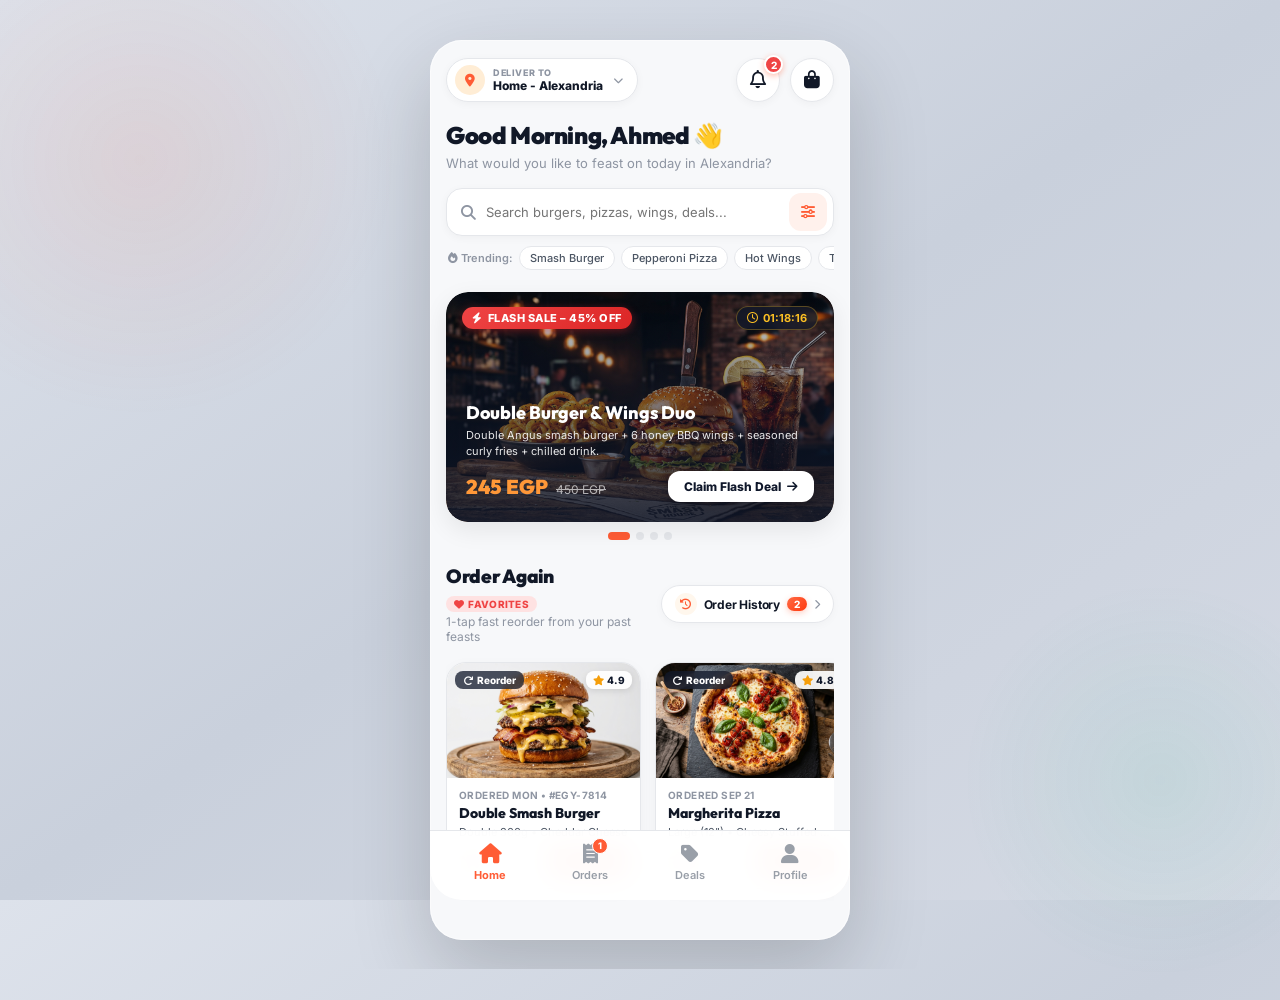
==== commit e4f995c3: "refactor: remove active order status banner, live GPS map, and categories section for layout simplif" ====
--- a/index.html
+++ b/index.html
@@ -205,31 +205,7 @@
       </div>
     </section>
 
-    <!-- 5. ACTIVE ORDER STATUS BANNER & ORDER AGAIN HUB -->
-    <section class="order-again-section">
-
-      <!-- Dynamic Active Order / Live Delivery Tracker Banner -->
-      <a href="orders.html" class="home-order-tracker-card" id="homeActiveOrderTracker" title="Track Live Order & View Order History">
-        <div class="hot-card-glow"></div>
-        <div class="hot-content">
-          <div class="hot-icon-circle on-way">
-            <i class="fa-solid fa-motorcycle"></i>
-            <span class="hot-pulse-ring"></span>
-          </div>
-          <div class="hot-info">
-            <div class="hot-meta-row">
-              <span class="hot-status-chip"><i class="fa-solid fa-circle"></i> On the Way</span>
-              <span class="hot-id" id="homeTrackerOrderId">#EGY-8942</span>
-              <span class="hot-eta" id="homeTrackerEta"><i class="fa-regular fa-clock"></i> ~14 mins</span>
-            </div>
-            <h4 class="hot-title" id="homeTrackerTitle">Double Smash Burger + 1 item</h4>
-            <p class="hot-desc" id="homeTrackerDesc">Captain Mostafa is approaching Smouha with your feast</p>
-          </div>
-          <div class="hot-action-wrap">
-            <span class="hot-track-link">Track <i class="fa-solid fa-arrow-right"></i></span>
-          </div>
-        </div>
-      </a>
+
 
       <!-- Section Headline with Dedicated "Order History" Pill Button -->
       <div class="order-again-header-row">
@@ -358,56 +334,7 @@
       </div>
     </section>
 
-    <!-- 6. CATEGORIES & MENU -->
-    <section class="categories-section">
-      <div class="section-headline">
-        <div>
-          <h2>Explore Categories 🍽️</h2>
-          <p>Hand-crafted gourmet recipes made fresh</p>
-        </div>
-        <button class="see-all-link" id="seeAllCategoriesBtn" onclick="openAllCategoriesModal()">See All (6) <i class="fa-solid fa-chevron-right"></i></button>
-      </div>
-
-      <!-- Modern Visual Categories Scroller -->
-      <div class="categories-modern-scroller" id="categoryChips">
-        <button class="category-modern-card active" data-category="all">
-          <div class="category-icon-squircle all">
-            <i class="fa-solid fa-utensils"></i>
-          </div>
-          <span class="category-modern-label">All Items</span>
-        </button>
-
-        <button class="category-modern-card" data-category="pizza">
-          <div class="category-icon-squircle pizza">🍕</div>
-          <span class="category-modern-label">Pizza</span>
-        </button>
-
-        <button class="category-modern-card" data-category="burgers">
-          <div class="category-icon-squircle burgers">🍔</div>
-          <span class="category-modern-label">Burgers</span>
-        </button>
-
-        <button class="category-modern-card" data-category="chicken">
-          <div class="category-icon-squircle chicken">🍗</div>
-          <span class="category-modern-label">Chicken</span>
-        </button>
-
-        <button class="category-modern-card" data-category="meals">
-          <div class="category-icon-squircle meals">🍱</div>
-          <span class="category-modern-label">Meals</span>
-        </button>
-
-        <button class="category-modern-card" data-category="drinks">
-          <div class="category-icon-squircle drinks">🥤</div>
-          <span class="category-modern-label">Drinks</span>
-        </button>
-
-        <button class="category-modern-card" data-category="desserts">
-          <div class="category-icon-squircle desserts">🍰</div>
-          <span class="category-modern-label">Desserts</span>
-        </button>
-      </div>
-    </section>
+
 
     <!-- Product Discovery Filters & Sorting -->
     <section class="filters-sorting-bar">
--- a/style.css
+++ b/style.css
@@ -5905,6 +5905,9 @@
   display: flex;
   align-items: center;
   gap: 14px;
+  flex: 1;
+  min-width: 0;   /* allow flex child to shrink below its content size */
+  overflow: hidden;
 }
 
 .menu-icon-box {
@@ -5928,23 +5931,36 @@
 .menu-icon-box.indigo { background: #e0e7ff; color: #4f46e5; }
 .menu-icon-box.rose { background: #ffe4e6; color: #e11d48; }
 
+.menu-text-box {
+  min-width: 0;   /* allow text to truncate */
+  overflow: hidden;
+}
+
 .menu-text-box h3 {
   font-size: 14px;
   font-weight: 700;
   margin: 0 0 2px;
   color: var(--text-primary);
+  white-space: nowrap;
+  overflow: hidden;
+  text-overflow: ellipsis;
 }
 
 .menu-text-box p {
   font-size: 11px;
   color: var(--text-secondary);
   margin: 0;
+  white-space: nowrap;
+  overflow: hidden;
+  text-overflow: ellipsis;
 }
 
 .menu-item-right {
   display: flex;
   align-items: center;
   gap: 8px;
+  flex-shrink: 0;  /* never let the badge/chevron get squeezed */
+  margin-left: 8px;
 }
 
 .menu-item-badge {
@@ -7189,25 +7205,175 @@
   transform: rotate(180deg);
 }
 
-/* DESKTOP CENTERING */
-
-@media (min-width: 768px) {
+/* ==========================================================================
+   FULLY RESPONSIVE SYSTEM — Mobile → Tablet → Desktop
+   ========================================================================== */
+
+/* ── PHONE ( < 480px ): fills the screen edge-to-edge ───────────────────── */
+@media (max-width: 479px) {
+  .app {
+    max-width: 100%;
+    border-radius: 0;
+    box-shadow: none;
+    padding-left: 12px;
+    padding-right: 12px;
+  }
+
+  .bottom-nav {
+    max-width: 100%;
+    border-radius: 0;
+  }
+}
+
+/* ── TABLET ( 480px – 1023px ): centred card, breathing room ────────────── */
+@media (min-width: 480px) and (max-width: 1023px) {
+  html, body {
+    min-height: 100%;
+    background: linear-gradient(150deg, #e8ecf2 0%, #d6dbe5 100%);
+  }
+
   body {
     display: flex;
     justify-content: center;
     align-items: flex-start;
-    padding: 24px 0;
-    min-height: 100vh;
-    background: #dbe0e8;
+    padding: 28px 20px 40px;
   }
 
   .app {
+    width: 100%;
+    max-width: 500px;
     border-radius: 28px;
     overflow: hidden;
+    box-shadow: 0 24px 64px rgba(0, 0, 0, 0.14);
+    /* prevent the app card itself from scrolling — let the body scroll */
+    min-height: auto;
   }
 
   .bottom-nav {
     border-bottom-left-radius: 28px;
     border-bottom-right-radius: 28px;
+    max-width: 500px;
+  }
+}
+
+/* ── DESKTOP ( ≥ 1024px ): full-screen layout with centred phone card ────── */
+@media (min-width: 1024px) {
+  html {
+    height: 100%;
+  }
+
+  body {
+    display: flex;
+    justify-content: center;
+    align-items: flex-start;
+    min-height: 100vh;
+    padding: 40px 0 60px;
+    background: linear-gradient(145deg, #dde2eb 0%, #c9d0dc 50%, #d5dae4 100%);
+  }
+
+  /* Decorative blobs behind the phone card */
+  body::before,
+  body::after {
+    content: '';
+    position: fixed;
+    border-radius: 50%;
+    pointer-events: none;
+    z-index: 0;
+  }
+
+  body::before {
+    width: 520px;
+    height: 520px;
+    background: radial-gradient(circle, rgba(255, 92, 53, 0.09) 0%, transparent 70%);
+    top: -100px;
+    left: -120px;
+  }
+
+  body::after {
+    width: 400px;
+    height: 400px;
+    background: radial-gradient(circle, rgba(16, 185, 129, 0.07) 0%, transparent 70%);
+    bottom: -80px;
+    right: -80px;
+  }
+
+  .app {
+    position: relative;
+    z-index: 1;
+    width: 420px;
+    max-width: 420px;
+    min-height: 100vh;
+    border-radius: 32px;
+    overflow: hidden;
+    box-shadow:
+      0 32px 80px rgba(0, 0, 0, 0.18),
+      0 0 0 1px rgba(255, 255, 255, 0.55) inset;
+    /* make the app card itself scrollable so the page doesn't grow forever */
+    max-height: calc(100vh - 80px);
+    overflow-y: auto;
+    scrollbar-width: none;      /* Firefox */
+    -ms-overflow-style: none;   /* IE/Edge */
+  }
+
+  .app::-webkit-scrollbar {
+    display: none;              /* Chrome/Safari */
+  }
+
+  .bottom-nav {
+    position: fixed;
+    /* re-anchor to the card instead of the viewport edge */
+    left: 50%;
+    transform: translateX(-50%);
+    width: 420px;
+    max-width: 420px;
+    border-bottom-left-radius: 32px;
+    border-bottom-right-radius: 32px;
+    z-index: 200;
+  }
+
+  /* Slightly larger interactive targets on wide screens */
+  .icon-circle-btn {
+    width: 44px;
+    height: 44px;
+    font-size: 18px;
+  }
+
+  .nav-item i {
+    font-size: 20px;
+  }
+}
+
+/* ── VERY LARGE SCREENS ( ≥ 1440px ) ────────────────────────────────────── */
+@media (min-width: 1440px) {
+  body {
+    padding: 56px 0 72px;
+  }
+
+  .app {
+    width: 440px;
+    max-width: 440px;
+    max-height: calc(100vh - 112px);
+    border-radius: 36px;
+  }
+
+  .bottom-nav {
+    width: 440px;
+    max-width: 440px;
+    border-bottom-left-radius: 36px;
+    border-bottom-right-radius: 36px;
+  }
+}
+
+/* ── SAFE AREA / NOTCH SUPPORT ───────────────────────────────────────────── */
+@supports (padding-bottom: env(safe-area-inset-bottom)) {
+  .bottom-nav {
+    padding-bottom: calc(env(safe-area-inset-bottom) + 6px);
+    height: calc(70px + env(safe-area-inset-bottom));
+  }
+
+  @media (max-width: 479px) {
+    .app {
+      padding-bottom: calc(105px + env(safe-area-inset-bottom));
+    }
   }
 }
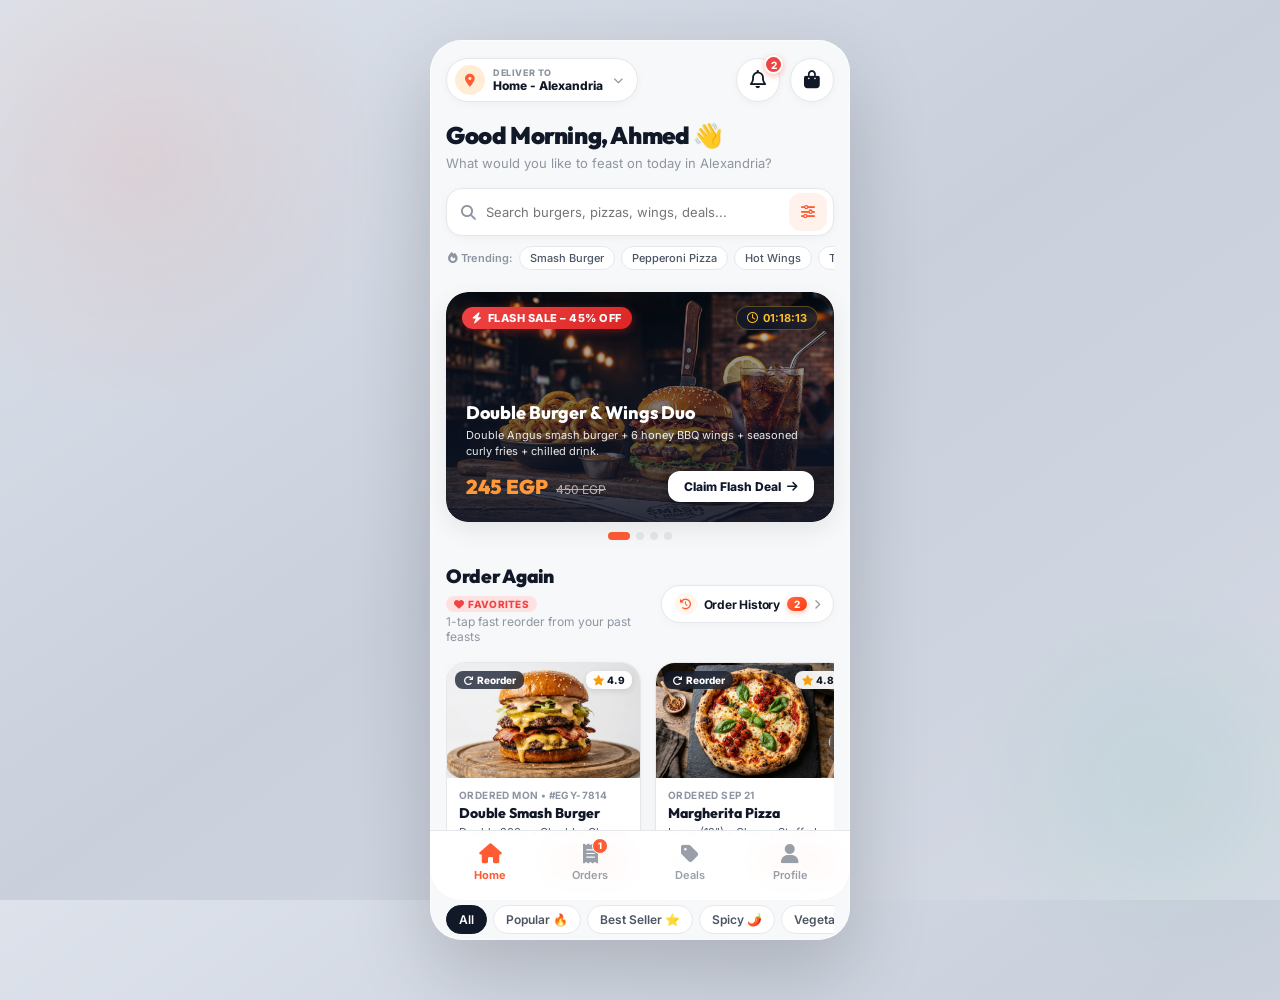
==== commit 97964958: "feat: add live search dropdown with real-time product suggestions and styling" ====
--- a/index.html
+++ b/index.html
@@ -59,13 +59,13 @@
     </section>
 
     <!-- 3. SEARCH -->
-    <section class="search-discovery-section">
-      <div class="search-bar">
+    <section class="search-discovery-section" style="position:relative;">
+      <div class="search-bar" id="searchBarWrapper">
         <i class="fa-solid fa-magnifying-glass search-icon"></i>
-        <input 
-          type="text" 
-          id="searchInput" 
-          placeholder="Search burgers, pizzas, wings, deals..." 
+        <input
+          type="text"
+          id="searchInput"
+          placeholder="Search burgers, pizzas, wings, deals..."
           autocomplete="off"
         />
         <button class="clear-search-btn" id="clearSearchBtn" aria-label="Clear search" style="display: none;">
@@ -75,6 +75,9 @@
           <i class="fa-solid fa-sliders"></i>
         </button>
       </div>
+
+      <!-- Live Search Dropdown -->
+      <div id="searchDropdown" class="search-dropdown" style="display:none;"></div>
 
       <!-- Quick Suggested Searches -->
       <div class="search-suggestions" id="searchSuggestions">
@@ -87,6 +90,78 @@
         <button class="suggest-pill" data-tag-en="Lotus Cheesecake" data-tag-ar="تشيز كيك لوتس" onclick="applySearchTag(this)">Lotus Cheesecake</button>
       </div>
     </section>
+
+    <style>
+      .search-dropdown {
+        position: absolute;
+        top: calc(100% - 8px);
+        left: 0; right: 0;
+        background: var(--surface);
+        border: 1px solid var(--border);
+        border-radius: 16px;
+        box-shadow: 0 16px 40px rgba(0,0,0,0.13);
+        z-index: 500;
+        overflow: hidden;
+        max-height: 340px;
+        overflow-y: auto;
+        scrollbar-width: none;
+      }
+      .search-dropdown::-webkit-scrollbar { display: none; }
+      .sdrop-item {
+        display: flex;
+        align-items: center;
+        gap: 12px;
+        padding: 10px 14px;
+        border-bottom: 1px solid var(--border-light);
+        cursor: pointer;
+        transition: background 0.15s;
+      }
+      .sdrop-item:last-child { border-bottom: none; }
+      .sdrop-item:hover { background: var(--surface-alt); }
+      .sdrop-img {
+        width: 44px; height: 44px;
+        border-radius: 10px;
+        object-fit: cover;
+        flex-shrink: 0;
+      }
+      .sdrop-info { flex: 1; min-width: 0; }
+      .sdrop-name {
+        font-size: 13px; font-weight: 700;
+        color: var(--text);
+        white-space: nowrap; overflow: hidden; text-overflow: ellipsis;
+      }
+      .sdrop-price {
+        font-size: 11px; color: var(--primary); font-weight: 700; margin-top: 2px;
+      }
+      .sdrop-add-btn {
+        background: var(--primary-gradient);
+        color: #fff;
+        border: none;
+        border-radius: 8px;
+        padding: 6px 12px;
+        font-size: 12px;
+        font-weight: 700;
+        cursor: pointer;
+        flex-shrink: 0;
+        transition: opacity 0.15s;
+      }
+      .sdrop-add-btn:hover { opacity: 0.88; }
+      .sdrop-empty {
+        padding: 20px;
+        text-align: center;
+        font-size: 13px;
+        color: var(--muted);
+      }
+      .sdrop-count {
+        padding: 8px 14px 6px;
+        font-size: 10px;
+        font-weight: 700;
+        color: var(--muted);
+        text-transform: uppercase;
+        letter-spacing: 0.4px;
+        border-bottom: 1px solid var(--border-light);
+      }
+    </style>
 
     <!-- 4. FLASH SALE, DEAL OF THE DAY & SPECIAL OFFERS (CAROUSEL) -->
     <section class="home-carousel-section" aria-label="Featured Feasts Carousel">
@@ -715,6 +790,39 @@
       // Search input
       const searchInput = document.getElementById('searchInput');
       const clearBtn = document.getElementById('clearSearchBtn');
+      const dropdown = document.getElementById('searchDropdown');
+
+      function renderSearchDropdown(query) {
+        if (!dropdown) return;
+        if (!query || query.length < 1) {
+          dropdown.style.display = 'none';
+          return;
+        }
+        const isAr = AppState.getLanguage() === 'ar';
+        const results = AppState.searchProducts(query, 'all', 'all').slice(0, 8);
+        dropdown.style.display = 'block';
+        if (results.length === 0) {
+          dropdown.innerHTML = `<div class="sdrop-empty">${isAr ? 'لا توجد نتائج لـ "' + query + '"' : 'No results for "' + query + '"'}</div>`;
+          return;
+        }
+        dropdown.innerHTML =
+          `<div class="sdrop-count">${results.length}${results.length === 8 ? '+' : ''} ${isAr ? 'نتيجة' : 'results'}</div>` +
+          results.map(item => {
+            const name = isAr ? (item.nameAr || item.name) : item.name;
+            return `
+              <div class="sdrop-item" onclick="window.location.href='product-detail.html?id=${item.id}'">
+                <img class="sdrop-img" src="${item.image}" alt="${name}" />
+                <div class="sdrop-info">
+                  <div class="sdrop-name">${name}</div>
+                  <div class="sdrop-price">${AppState.formatEGP(item.basePrice)}</div>
+                </div>
+                <button class="sdrop-add-btn" onclick="event.stopPropagation(); quickAddToCartItem('${item.id}', this)">
+                  ${isAr ? '+ أضف' : '+ Add'}
+                </button>
+              </div>`;
+          }).join('');
+      }
+
       if (searchInput) {
         searchInput.addEventListener('input', () => {
           const val = searchInput.value.trim();
@@ -722,19 +830,38 @@
           if (!val) {
             document.querySelectorAll('.suggest-pill').forEach(p => p.classList.remove('active'));
           }
+          renderSearchDropdown(val);
           renderProductsGrid();
         });
         searchInput.addEventListener('keydown', (e) => {
           if (e.key === 'Enter') {
+            dropdown.style.display = 'none';
             searchInput.blur();
           }
+          if (e.key === 'Escape') {
+            dropdown.style.display = 'none';
+            searchInput.value = '';
+            if (clearBtn) clearBtn.style.display = 'none';
+            renderProductsGrid();
+          }
         });
-      }
+        searchInput.addEventListener('focus', () => {
+          if (searchInput.value.trim().length > 0) renderSearchDropdown(searchInput.value.trim());
+        });
+      }
+
+      // Close dropdown on outside click
+      document.addEventListener('click', (e) => {
+        if (dropdown && !dropdown.contains(e.target) && e.target !== searchInput) {
+          dropdown.style.display = 'none';
+        }
+      });
 
       if (clearBtn) {
         clearBtn.addEventListener('click', () => {
           searchInput.value = '';
           clearBtn.style.display = 'none';
+          if (dropdown) dropdown.style.display = 'none';
           document.querySelectorAll('.suggest-pill').forEach(p => p.classList.remove('active'));
           searchInput.focus();
           renderProductsGrid();
